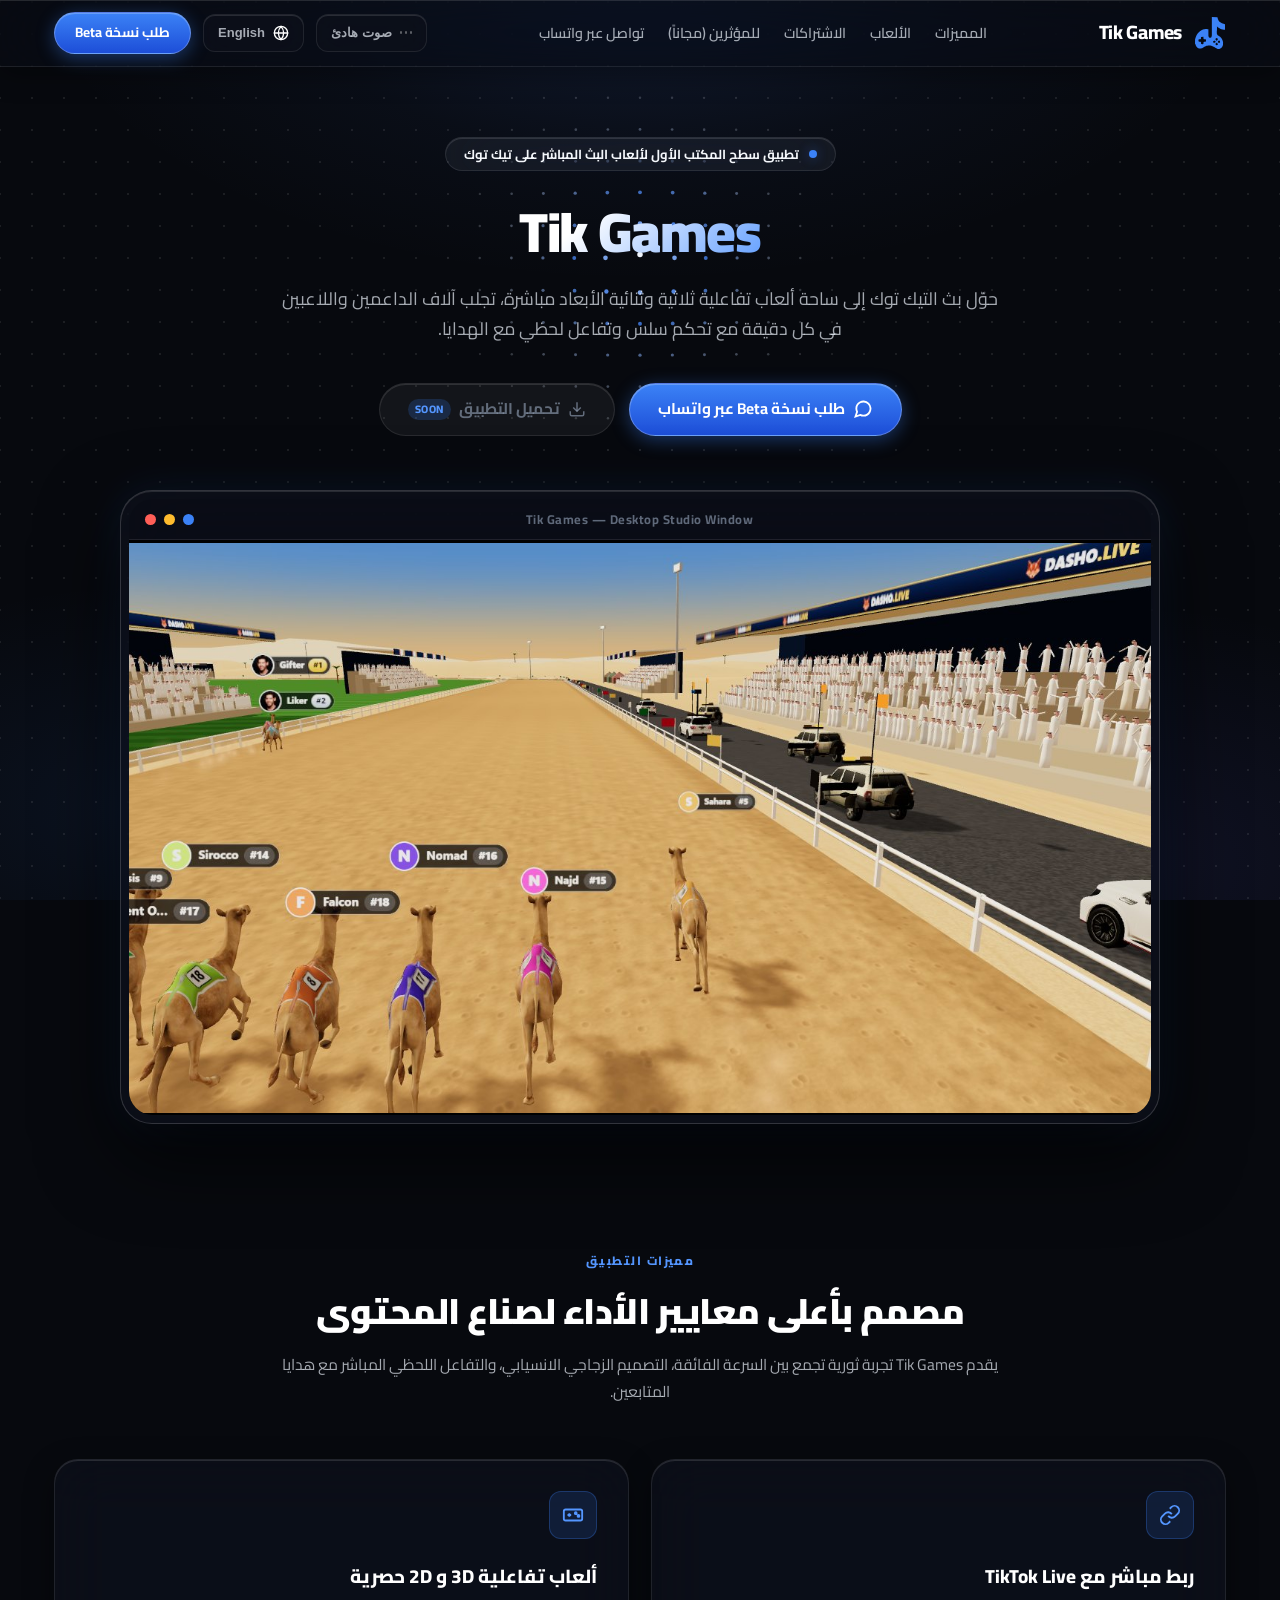
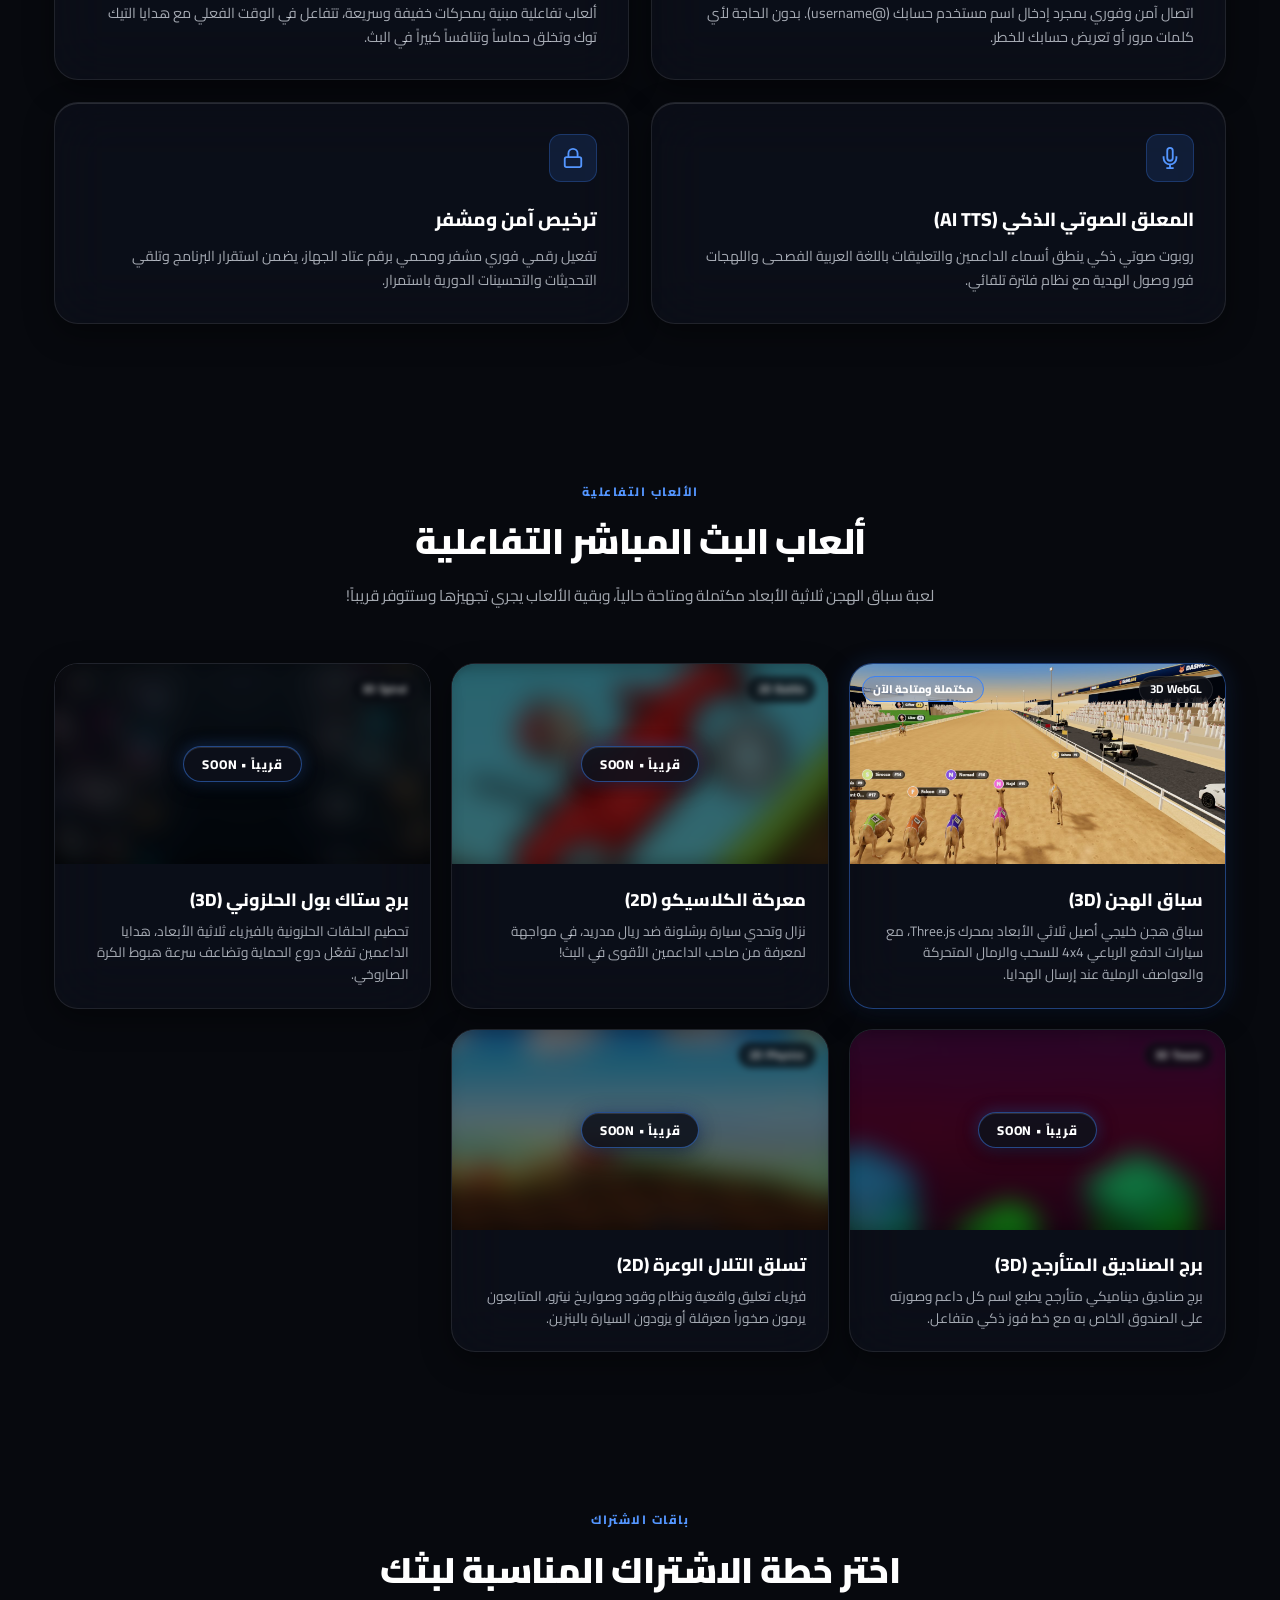
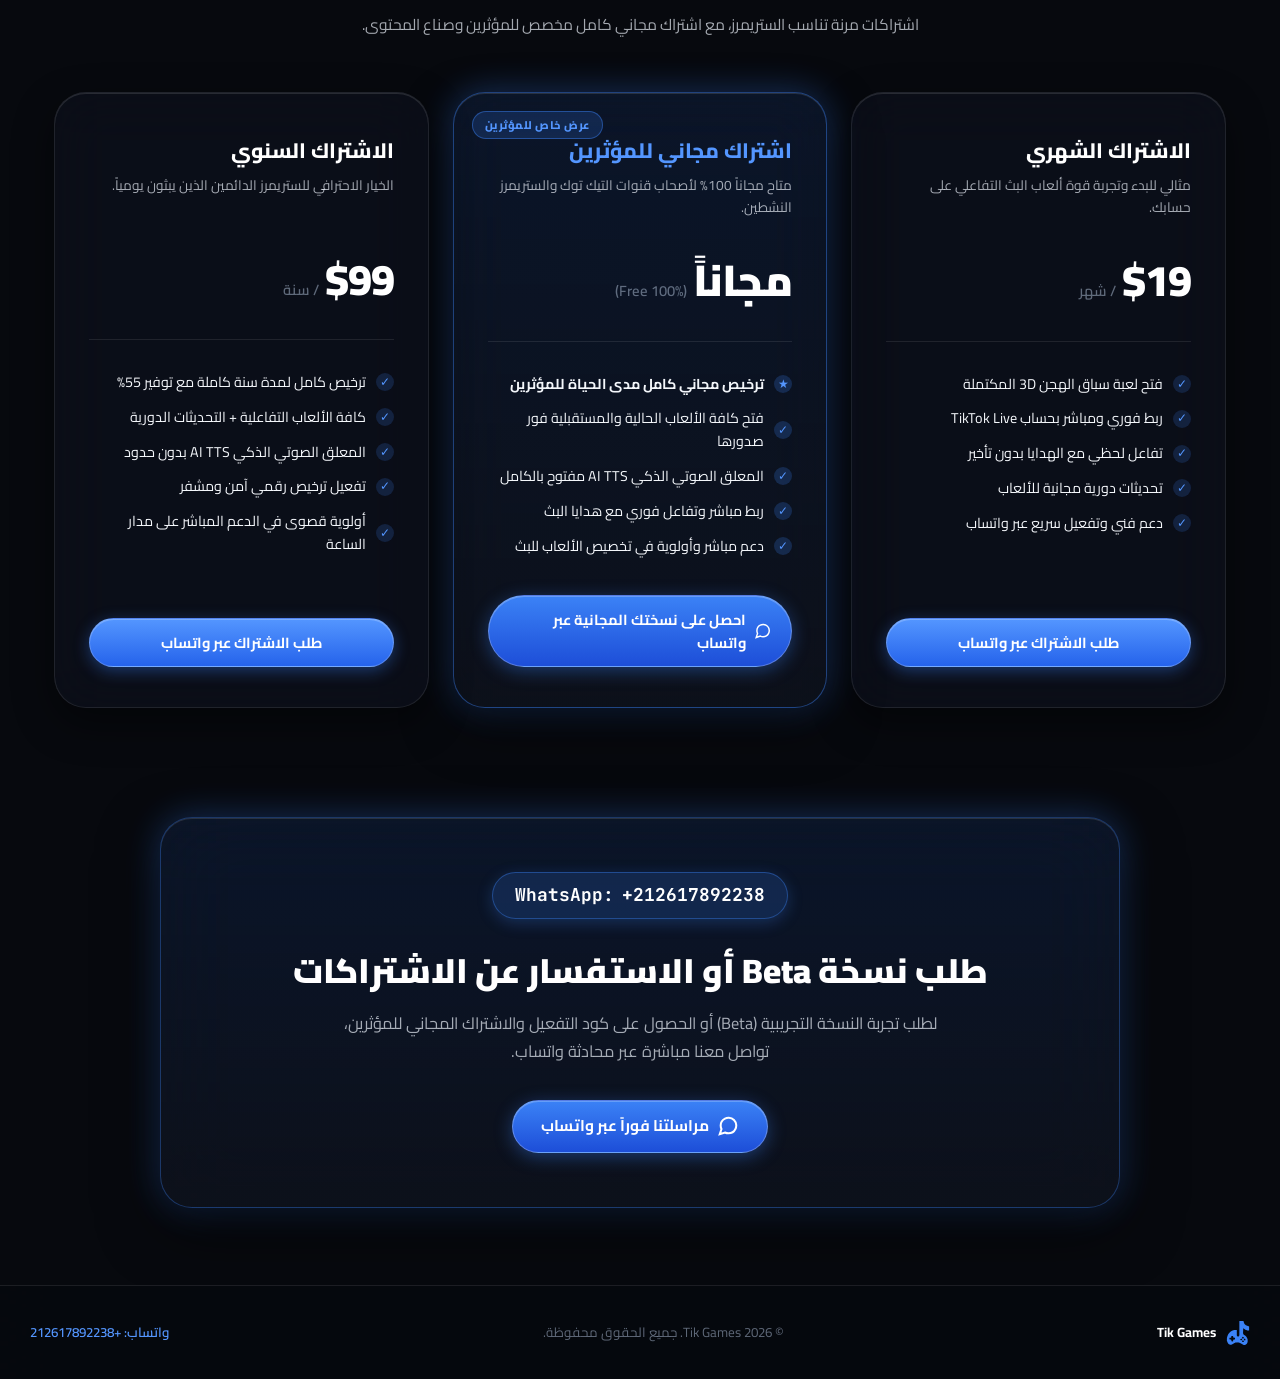
==== index.html @ 9956fb72 "new update" ====
<!DOCTYPE html>
<html lang="ar" dir="rtl">
<head>
  <meta charset="UTF-8">
  <meta name="viewport" content="width=device-width, initial-scale=1.0">
  <title>Tik Games</title>
  
  <!-- Favicon -->
  <link rel="icon" type="image/x-icon" href="assets/icon.ico">
  
  <!-- Fonts (Apple Aesthetic: Cairo & Inter) -->
  <link rel="preconnect" href="https://fonts.googleapis.com">
  <link rel="preconnect" href="https://fonts.gstatic.com" crossorigin>
  <link href="https://fonts.googleapis.com/css2?family=Cairo:wght@400;500;600;700;800;900&family=Inter:wght@400;500;600;700;800;900&family=JetBrains+Mono:wght@500;700&display=swap" rel="stylesheet">
  
  <!-- Apple Frosted Glass Stylesheet -->
  <link rel="stylesheet" href="styles.css">
</head>
<body>

  <!-- Interactive Dot Grid Canvas (Mouse-reactive matrix) -->
  <canvas id="dotGridCanvas" class="dot-grid-canvas"></canvas>

  <!-- ========================================================================
       APPLE GLASS NAVIGATION BAR
       ======================================================================== -->
  <header class="site-header">
    <div class="nav-container">
      <a href="#" class="brand-wrapper">
        <!-- PURE VECTOR LOGO MARK (NO BOX / NO BORDER) -->
        <img src="assets/logo_mark.svg" alt="Tik Games" class="brand-logo-img">
        <span class="brand-title">Tik Games</span>
      </a>

      <!-- Desktop Nav -->
      <nav>
        <ul class="nav-menu">
          <li><a href="#features" class="nav-link" data-i18n="nav_features">المميزات</a></li>
          <li><a href="#games" class="nav-link" data-i18n="nav_games">الألعاب</a></li>
          <li><a href="#pricing" class="nav-link" data-i18n="nav_pricing">الاشتراكات</a></li>
          <li><a href="#influencers" class="nav-link" data-i18n="nav_influencers">للمؤثرين (مجاناً)</a></li>
          <li><a href="#contact" class="nav-link" data-i18n="nav_contact">تواصل عبر واتساب</a></li>
        </ul>
      </nav>

      <!-- Action Tools -->
      <div class="header-actions">
        <!-- Calm Ambient Background Sound Toggle (No Emojis, Pure SVG & Equalizer) -->
        <button id="soundToggleBtn" class="icon-glass-btn sound-ambient-btn muted" title="صوت الخلفية الهادئ (تشغيل/إيقاف)">
          <div class="audio-bars-wrap">
            <span class="bar"></span>
            <span class="bar"></span>
            <span class="bar"></span>
          </div>
          <span class="sound-btn-text" id="soundBtnText" data-i18n="sound_btn_lbl">صوت هادئ</span>
        </button>

        <!-- Language Switcher (Vector SVG Globe Icon - Color Matched, No Emoji) -->
        <button id="langToggleBtn" class="icon-glass-btn lang-btn" title="تبديل اللغة / Switch Language">
          <svg class="lang-globe-icon" width="16" height="16" viewBox="0 0 24 24" fill="none" stroke="currentColor" stroke-width="2" stroke-linecap="round" stroke-linejoin="round">
            <circle cx="12" cy="12" r="10"></circle>
            <line x1="2" y1="12" x2="22" y2="12"></line>
            <path d="M12 2a15.3 15.3 0 0 1 4 10 15.3 15.3 0 0 1-4 10 15.3 15.3 0 0 1-4-10 15.3 15.3 0 0 1 4-10z"></path>
          </svg>
          <span id="langLabel">English</span>
        </button>

        <!-- WhatsApp Beta CTA -->
        <a href="https://wa.me/212617892238?text=%D9%85%D8%B1%D8%AD%D8%A8%D8%A7%D8%8C%20%D8%A7%D8%B1%D9%8A%D8%AF%20%D8%B7%D9%84%D8%A8%20%D9%86%D8%B3%D8%AE%D8%A9%20Beta%20%D9%85%D9%86%20%D8%AA%D8%B7%D8%A8%D9%8A%D9%82%20Tik%20Games" target="_blank" class="btn-whatsapp-pill">
          <span>طلب نسخة Beta</span>
        </a>
      </div>
    </div>
  </header>

  <!-- ========================================================================
       HERO SECTION (APPLE FROSTED GLASS & BLUR)
       ======================================================================== -->
  <section class="hero-wrapper">
    <div class="hero-capsule-badge">
      <span class="live-dot"></span>
      <span data-i18n="hero_badge">تطبيق سطح المكتب الأول لألعاب البث المباشر على تيك توك</span>
    </div>

    <h1 class="hero-main-title">
      <span class="hero-gradient-text">Tik Games</span>
    </h1>

    <p class="hero-sub-text" data-i18n="hero_desc">
      حوّل بث التيك توك إلى ساحة ألعاب تفاعلية ثلاثية وثنائية الأبعاد مباشرة، تجلب آلاف الداعمين واللاعبين في كل دقيقة مع تحكم سلس وتفاعل لحظي مع الهدايا.
    </p>

    <!-- Call to actions -->
    <div class="hero-buttons-cluster">
      <a href="https://wa.me/212617892238?text=%D9%85%D8%B1%D8%AD%D8%A8%D8%A7%D8%8C%20%D8%A7%D8%B1%D9%8A%D8%AF%20%D8%B7%D9%84%D8%A8%20%D9%86%D8%B3%D8%AE%D8%A9%20Beta%20%D9%85%D9%86%20%D8%AA%D8%B7%D8%A8%D9%8A%D9%82%20Tik%20Games" target="_blank" class="btn-whatsapp-pill btn-hero-large">
        <svg width="20" height="20" viewBox="0 0 24 24" fill="none" stroke="currentColor" stroke-width="2.2">
          <path d="M21 11.5a8.38 8.38 0 0 1-.9 3.8 8.5 8.5 0 0 1-7.6 4.7 8.38 8.38 0 0 1-3.8-.9L3 21l1.9-5.7a8.38 8.38 0 0 1-.9-3.8 8.5 8.5 0 0 1 4.7-7.6 8.38 8.38 0 0 1 3.8-.9h.5a8.48 8.48 0 0 1 8 8v.5z"/>
        </svg>
        <span data-i18n="hero_btn_beta">طلب نسخة Beta عبر واتساب</span>
      </a>

      <!-- Download Soon Button -->
      <div class="btn-soon-pill btn-hero-large" title="رابط التحميل سيكون متاحاً قريباً">
        <svg width="18" height="18" viewBox="0 0 24 24" fill="none" stroke="currentColor" stroke-width="2">
          <path d="M21 15v4a2 2 0 0 1-2 2H5a2 2 0 0 1-2-2v-4"/>
          <polyline points="7 10 12 15 17 10"/>
          <line x1="12" y1="15" x2="12" y2="3"/>
        </svg>
        <span data-i18n="hero_btn_download">تحميل التطبيق</span>
        <span class="tag-soon-badge">Soon</span>
      </div>
    </div>

    <!-- Apple Showcase Glass Frame with Live Camel Race Game Preview -->
    <div class="hero-glass-frame">
      <div class="glass-window-bar">
        <div class="mac-traffic-lights">
          <span class="traffic-light traffic-close"></span>
          <span class="traffic-light traffic-min"></span>
          <span class="traffic-light traffic-max"></span>
        </div>
        <div class="frame-brand-label">Tik Games — Desktop Studio Window</div>
        <div style="width: 50px;"></div>
      </div>

      <div class="frame-media-container">
        <video class="frame-video" autoplay muted loop playsinline poster="assets/games/camelrace_poster.jpg">
          <source src="assets/games/camelrace_preview.mp4" type="video/mp4">
        </video>
      </div>
    </div>
  </section>

  <!-- ========================================================================
       FEATURES SECTION (APPLE BENTO GLASS GRID - CLEAN CORE FEATURES)
       ======================================================================== -->
  <section class="section-container" id="features">
    <div class="section-headline-group">
      <span class="section-pill-tag" data-i18n="features_tag">مميزات التطبيق</span>
      <h2 class="section-main-title" data-i18n="features_title">مصمم بأعلى معايير الأداء لصناع المحتوى</h2>
      <p class="section-desc" data-i18n="features_desc">
        يقدم Tik Games تجربة ثورية تجمع بين السرعة الفائقة، التصميم الزجاجي الانسيابي، والتفاعل اللحظي المباشر مع هدايا المتابعين.
      </p>
    </div>

    <div class="bento-grid">
      <!-- 1. TikTok Live Connect -->
      <div class="glass-bento-card">
        <div class="bento-icon-capsule">
          <svg width="22" height="22" viewBox="0 0 24 24" fill="none" stroke="currentColor" stroke-width="2">
            <path d="M10 13a5 5 0 0 0 7.54.54l3-3a5 5 0 0 0-7.07-7.07l-1.72 1.71"/>
            <path d="M14 11a5 5 0 0 0-7.54-.54l-3 3a5 5 0 0 0 7.07 7.07l1.71-1.71"/>
          </svg>
        </div>
        <h3 class="bento-card-title" data-i18n="feat_1_title">ربط مباشر مع TikTok Live</h3>
        <p class="bento-card-desc" data-i18n="feat_1_desc">
          اتصال آمن وفوري بمجرد إدخال اسم مستخدم حسابك (@username). بدون الحاجة لأي كلمات مرور أو تعريض حسابك للخطر.
        </p>
      </div>

      <!-- 2. Exclusive Games Arsenal -->
      <div class="glass-bento-card">
        <div class="bento-icon-capsule">
          <svg width="22" height="22" viewBox="0 0 24 24" fill="none" stroke="currentColor" stroke-width="2">
            <rect x="2" y="6" width="20" height="12" rx="2"/>
            <path d="M6 12h4m-2-2v4m7-3a1 1 0 1 0 0-2 1 1 0 0 0 0 2zm3 3a1 1 0 1 0 0-2 1 1 0 0 0 0 2z"/>
          </svg>
        </div>
        <h3 class="bento-card-title" data-i18n="feat_2_title">ألعاب تفاعلية 3D و 2D حصرية</h3>
        <p class="bento-card-desc" data-i18n="feat_2_desc">
          ألعاب تفاعلية مبنية بمحركات خفيفة وسريعة، تتفاعل في الوقت الفعلي مع هدايا التيك توك وتخلق حماساً وتنافساً كبيراً في البث.
        </p>
      </div>

      <!-- 3. AI Text To Speech -->
      <div class="glass-bento-card">
        <div class="bento-icon-capsule">
          <svg width="22" height="22" viewBox="0 0 24 24" fill="none" stroke="currentColor" stroke-width="2">
            <path d="M12 1a3 3 0 0 0-3 3v8a3 3 0 0 0 6 0V4a3 3 0 0 0-3-3z"/>
            <path d="M19 10v2a7 7 0 0 1-14 0v-2"/>
            <line x1="12" y1="19" x2="12" y2="23"/>
            <line x1="8" y1="23" x2="16" y2="23"/>
          </svg>
        </div>
        <h3 class="bento-card-title" data-i18n="feat_3_title">المعلق الصوتي الذكي (AI TTS)</h3>
        <p class="bento-card-desc" data-i18n="feat_3_desc">
          روبوت صوتي ذكي ينطق أسماء الداعمين والتعليقات باللغة العربية الفصحى واللهجات فور وصول الهدية مع نظام فلترة تلقائي.
        </p>
      </div>

      <!-- 4. Secure Encrypted License (NO KEYAUTH MENTION) -->
      <div class="glass-bento-card">
        <div class="bento-icon-capsule">
          <svg width="22" height="22" viewBox="0 0 24 24" fill="none" stroke="currentColor" stroke-width="2">
            <rect x="3" y="11" width="18" height="11" rx="2" ry="2"/>
            <path d="M7 11V7a5 5 0 0 1 10 0v4"/>
          </svg>
        </div>
        <h3 class="bento-card-title" data-i18n="feat_4_title">ترخيص آمن ومشفر</h3>
        <p class="bento-card-desc" data-i18n="feat_4_desc">
          تفعيل رقمي فوري مشفر ومحمي برقم عتاد الجهاز، يضمن استقرار البرنامج وتلقي التحديثات والتحسينات الدورية باستمرار.
        </p>
      </div>
    </div>
  </section>

  <!-- ========================================================================
       GAMES SECTION (CAMEL RACE COMPLETED, OTHER 4 BLURRED + SOON)
       ======================================================================== -->
  <section class="section-container" id="games">
    <div class="section-headline-group">
      <span class="section-pill-tag" data-i18n="games_tag">الألعاب التفاعلية</span>
      <h2 class="section-main-title" data-i18n="games_title">ألعاب البث المباشر التفاعلية</h2>
      <p class="section-desc" data-i18n="games_desc">
        لعبة سباق الهجن ثلاثية الأبعاد مكتملة ومتاحة حالياً، وبقية الألعاب يجري تجهيزها وستتوفر قريباً!
      </p>
    </div>

    <div class="games-showcase-row">
      <!-- 1. Camel Race 3D (COMPLETED & READY NOW) -->
      <div class="game-glass-card is-ready">
        <div class="game-card-poster-wrap">
          <img src="assets/games/camelrace_poster.jpg" alt="سباق الهجن" class="game-card-poster">
          <span class="game-type-pill">3D WebGL</span>
          <span class="game-ready-badge-pill" data-i18n="badge_ready">مكتملة ومتاحة الآن</span>
        </div>
        <div class="game-card-body">
          <h3 class="game-card-title">سباق الهجن <span dir="ltr">(3D)</span></h3>
          <p class="game-card-text" data-i18n="game_camel_desc">
            سباق هجن خليجي أصيل ثلاثي الأبعاد بمحرك Three.js، مع سيارات الدفع الرباعي 4x4 للسحب والرمال المتحركة والعواصف الرملية عند إرسال الهدايا.
          </p>
        </div>
      </div>

      <!-- 2. Clasico Battle 2D (BLURRED + SOON - CAR DUEL OF BACKERS) -->
      <div class="game-glass-card is-soon">
        <div class="game-card-poster-wrap">
          <img src="assets/games/clasico_poster.png" alt="معركة الكلاسيكو" class="game-card-poster">
          <span class="game-type-pill">2D Battle</span>
          <div class="game-soon-overlay">
            <span class="game-soon-badge-pill" data-i18n="badge_soon">قريباً • Soon</span>
          </div>
        </div>
        <div class="game-card-body">
          <h3 class="game-card-title">معركة الكلاسيكو <span dir="ltr">(2D)</span></h3>
          <p class="game-card-text" data-i18n="game_clasico_desc">
            نزال وتحدي سيارة برشلونة ضد ريال مدريد، في مواجهة ملحمية لمعرفة من صاحب الداعمين الأقوى في البث!
          </p>
        </div>
      </div>

      <!-- 3. Stack Ball 3D (BLURRED + SOON) -->
      <div class="game-glass-card is-soon">
        <div class="game-card-poster-wrap">
          <img src="assets/games/stackball_poster.jpg" alt="برج ستاك بول" class="game-card-poster">
          <span class="game-type-pill">3D Spiral</span>
          <div class="game-soon-overlay">
            <span class="game-soon-badge-pill" data-i18n="badge_soon">قريباً • Soon</span>
          </div>
        </div>
        <div class="game-card-body">
          <h3 class="game-card-title">برج ستاك بول الحلزوني <span dir="ltr">(3D)</span></h3>
          <p class="game-card-text" data-i18n="game_stackball_desc">
            تحطيم الحلقات الحلزونية بالفيزياء ثلاثية الأبعاد، هدايا الداعمين تفعّل دروع الحماية وتضاعف سرعة هبوط الكرة الصاروخي.
          </p>
        </div>
      </div>

      <!-- 4. Stack Box 3D (BLURRED + SOON) -->
      <div class="game-glass-card is-soon">
        <div class="game-card-poster-wrap">
          <img src="assets/games/stackbox_poster.jpg" alt="برج الصناديق" class="game-card-poster">
          <span class="game-type-pill">3D Tower</span>
          <div class="game-soon-overlay">
            <span class="game-soon-badge-pill" data-i18n="badge_soon">قريباً • Soon</span>
          </div>
        </div>
        <div class="game-card-body">
          <h3 class="game-card-title">برج الصناديق المتأرجح <span dir="ltr">(3D)</span></h3>
          <p class="game-card-text" data-i18n="game_stackbox_desc">
            برج صناديق ديناميكي متأرجح يطبع اسم كل داعم وصورته على الصندوق الخاص به مع خط فوز ذكي متفاعل.
          </p>
        </div>
      </div>

      <!-- 5. Hill Climb 2D (BLURRED + SOON) -->
      <div class="game-glass-card is-soon">
        <div class="game-card-poster-wrap">
          <img src="assets/games/hillclimb_poster.jpg" alt="تسلق التلال" class="game-card-poster">
          <span class="game-type-pill">2D Physics</span>
          <div class="game-soon-overlay">
            <span class="game-soon-badge-pill" data-i18n="badge_soon">قريباً • Soon</span>
          </div>
        </div>
        <div class="game-card-body">
          <h3 class="game-card-title">تسلق التلال الوعرة <span dir="ltr">(2D)</span></h3>
          <p class="game-card-text" data-i18n="game_hillclimb_desc">
            فيزياء تعليق واقعية ونظام وقود وصواريخ نيترو، المتابعون يرمون صخوراً معرقلة أو يزودون السيارة بالبنزين.
          </p>
        </div>
      </div>
    </div>
  </section>

  <!-- ========================================================================
       PRICING & SUBSCRIPTION SECTION (CLEAN CONTEXT - NO OVERLAY, NO TIMER, NO MINECRAFT)
       ======================================================================== -->
  <section class="section-container" id="pricing">
    <div class="section-headline-group">
      <span class="section-pill-tag" data-i18n="pricing_tag">باقات الاشتراك</span>
      <h2 class="section-main-title" data-i18n="pricing_title">اختر خطة الاشتراك المناسبة لبثك</h2>
      <p class="section-desc" data-i18n="pricing_desc">
        اشتراكات مرنة تناسب الستريمرز، مع اشتراك مجاني كامل مخصص للمؤثرين وصناع المحتوى.
      </p>
    </div>

    <div class="pricing-grid">
      <!-- 1. Monthly Pass -->
      <div class="pricing-glass-card">
        <div>
          <h3 class="pricing-tier-name" data-i18n="tier_monthly_title">الاشتراك الشهري</h3>
          <p class="pricing-tier-desc" data-i18n="tier_monthly_desc">مثالي للبدء وتجربة قوة ألعاب البث التفاعلي على حسابك.</p>
          <div class="pricing-price-wrap">
            <span class="price-number">$19</span>
            <span class="price-period">/ شهر</span>
          </div>

          <ul class="pricing-features-list">
            <li class="pricing-feature-item">
              <span class="feature-check-icon">✓</span>
              <span data-i18n="plan_m_1">فتح لعبة سباق الهجن 3D المكتملة</span>
            </li>
            <li class="pricing-feature-item">
              <span class="feature-check-icon">✓</span>
              <span data-i18n="plan_m_2">ربط فوري ومباشر بحساب TikTok Live</span>
            </li>
            <li class="pricing-feature-item">
              <span class="feature-check-icon">✓</span>
              <span data-i18n="plan_m_3">تفاعل لحظي مع الهدايا بدون تأخير</span>
            </li>
            <li class="pricing-feature-item">
              <span class="feature-check-icon">✓</span>
              <span data-i18n="plan_m_4">تحديثات دورية مجانية للألعاب</span>
            </li>
            <li class="pricing-feature-item">
              <span class="feature-check-icon">✓</span>
              <span data-i18n="plan_m_5">دعم فني وتفعيل سريع عبر واتساب</span>
            </li>
          </ul>
        </div>

        <div class="pricing-card-action">
          <a href="https://wa.me/212617892238?text=%D9%85%D8%B1%D8%AD%D8%A8%D8%A7%D8%8C%20%D8%A7%D8%B1%D9%8A%D8%AF%20%D8%B7%D9%84%D8%A8%20%D8%A7%D9%84%D8%A7%D8%B4%D8%AA%D8%B1%D8%A7%D9%83%20%D8%A7%D9%84%D8%B4%D9%87%D8%B1%D9%8A%20%D9%84%D8%AA%D8%B7%D8%A8%D9%8A%D9%82%20Tik%20Games" target="_blank" class="btn-apple-primary">
            <span>طلب الاشتراك عبر واتساب</span>
          </a>
        </div>
      </div>

      <!-- 2. Influencer Free Tier (ROYAL BLUE VIP HIGHLIGHT - ZERO GREEN) -->
      <div class="pricing-glass-card highlight-influencer" id="influencers">
        <span class="pricing-badge-corner" data-i18n="badge_creators">عرض خاص للمؤثرين</span>
        <div>
          <h3 class="pricing-tier-name" style="color: var(--accent-top);" data-i18n="tier_inf_title">اشتراك مجاني للمؤثرين</h3>
          <p class="pricing-tier-desc" data-i18n="tier_inf_desc">متاح مجاناً 100% لأصحاب قنوات التيك توك والستريمرز النشطين.</p>
          <div class="pricing-price-wrap">
            <span class="price-number price-free">مجاناً</span>
            <span class="price-period">(Free 100%)</span>
          </div>

          <ul class="pricing-features-list">
            <li class="pricing-feature-item">
              <span class="feature-check-icon vip">★</span>
              <span><strong data-i18n="plan_inf_1">ترخيص مجاني كامل مدى الحياة للمؤثرين</strong></span>
            </li>
            <li class="pricing-feature-item">
              <span class="feature-check-icon vip">✓</span>
              <span data-i18n="plan_inf_2">فتح كافة الألعاب الحالية والمستقبلية فور صدورها</span>
            </li>
            <li class="pricing-feature-item">
              <span class="feature-check-icon vip">✓</span>
              <span data-i18n="plan_inf_3">المعلق الصوتي الذكي AI TTS مفتوح بالكامل</span>
            </li>
            <li class="pricing-feature-item">
              <span class="feature-check-icon vip">✓</span>
              <span data-i18n="plan_inf_4">ربط مباشر وتفاعل فوري مع هدايا البث</span>
            </li>
            <li class="pricing-feature-item">
              <span class="feature-check-icon vip">✓</span>
              <span data-i18n="plan_inf_5">دعم مباشر وأولوية في تخصيص الألعاب للبث</span>
            </li>
          </ul>
        </div>

        <div class="pricing-card-action">
          <a href="https://wa.me/212617892238?text=%D9%85%D8%B1%D8%AD%D8%A8%D8%A7%D8%8C%20%D8%A7%D9%86%D8%A7%20%D8%B5%D8%A7%D9%86%D8%B9%20%D9%85%D8%AD%D8%AA%D9%88%D9%89%20%D9%88%D8%A7%D8%B1%D9%8A%D8%AF%20%D8%A7%D9%84%D8%AD%D8%B5%D9%88%D9%84%20%D8%B9%D9%84%D9%89%20%D8%A7%D9%84%D8%A7%D8%B4%D8%AA%D8%B1%D8%A7%D9%83%20%D8%A7%D9%84%D9%85%D8%AC%D8%A7%D9%86%D9%8A%20%D8%A7%D9%84%D8%AE%D8%A7%D8%B5%20%D8%A8%D8%A7%D9%84%D9%85%D8%A4%D8%AB%D8%B1%D9%8A%D9%86%20%D9%84%D8%AA%D8%B7%D8%A8%D9%8A%D9%82%20Tik%20Games" target="_blank" class="btn-whatsapp-pill">
            <svg width="18" height="18" viewBox="0 0 24 24" fill="none" stroke="currentColor" stroke-width="2">
              <path d="M21 11.5a8.38 8.38 0 0 1-.9 3.8 8.5 8.5 0 0 1-7.6 4.7 8.38 8.38 0 0 1-3.8-.9L3 21l1.9-5.7a8.38 8.38 0 0 1-.9-3.8 8.5 8.5 0 0 1 4.7-7.6 8.38 8.38 0 0 1 3.8-.9h.5a8.48 8.48 0 0 1 8 8v.5z"/>
            </svg>
            <span>احصل على نسختك المجانية عبر واتساب</span>
          </a>
        </div>
      </div>

      <!-- 3. Yearly Pass -->
      <div class="pricing-glass-card">
        <div>
          <h3 class="pricing-tier-name" data-i18n="tier_yearly_title">الاشتراك السنوي</h3>
          <p class="pricing-tier-desc" data-i18n="tier_yearly_desc">الخيار الاحترافي للستريمرز الدائمين الذين يبثون يومياً.</p>
          <div class="pricing-price-wrap">
            <span class="price-number">$99</span>
            <span class="price-period">/ سنة</span>
          </div>

          <ul class="pricing-features-list">
            <li class="pricing-feature-item">
              <span class="feature-check-icon">✓</span>
              <span data-i18n="plan_y_1">ترخيص كامل لمدة سنة كاملة مع توفير 55%</span>
            </li>
            <li class="pricing-feature-item">
              <span class="feature-check-icon">✓</span>
              <span data-i18n="plan_y_2">كافة الألعاب التفاعلية + التحديثات الدورية</span>
            </li>
            <li class="pricing-feature-item">
              <span class="feature-check-icon">✓</span>
              <span data-i18n="plan_y_3">المعلق الصوتي الذكي AI TTS بدون حدود</span>
            </li>
            <li class="pricing-feature-item">
              <span class="feature-check-icon">✓</span>
              <span data-i18n="plan_y_4">تفعيل ترخيص رقمي آمن ومشفر</span>
            </li>
            <li class="pricing-feature-item">
              <span class="feature-check-icon">✓</span>
              <span data-i18n="plan_y_5">أولوية قصوى في الدعم المباشر على مدار الساعة</span>
            </li>
          </ul>
        </div>

        <div class="pricing-card-action">
          <a href="https://wa.me/212617892238?text=%D9%85%D8%B1%D8%AD%D8%A8%D8%A7%D8%8C%20%D8%A7%D8%B1%D9%8A%D8%AF%20%D8%B7%D9%84%D8%A8%20%D8%A7%D9%84%D8%A7%D8%B4%D8%AA%D8%B1%D8%A7%D9%83%20%D8%A7%D9%84%D8%B3%D9%86%D9%88%D9%8A%20%D9%84%D8%AA%D8%B7%D8%A8%D9%8A%D9%82%20Tik%20Games" target="_blank" class="btn-apple-primary">
            <span>طلب الاشتراك عبر واتساب</span>
          </a>
        </div>
      </div>
    </div>
  </section>

  <!-- ========================================================================
       WHATSAPP & BETA REQUEST DIRECT BANNER
       ======================================================================== -->
  <section class="section-container" id="contact" style="padding-top: 2rem; padding-bottom: 5rem;">
    <div class="contact-glass-banner">
      <div class="contact-phone-badge">
        <span>WhatsApp:</span>
        <span>+212617892238</span>
      </div>

      <h2 style="font-size: 2.2rem; font-weight: 900; color: #fff; margin-bottom: 0.8rem;" data-i18n="contact_title">
        طلب نسخة Beta أو الاستفسار عن الاشتراكات
      </h2>

      <p style="font-size: 1.05rem; color: var(--text-secondary); max-width: 600px; margin: 0 auto 2.2rem; line-height: 1.7;" data-i18n="contact_sub">
        لطلب تجربة النسخة التجريبية (Beta) أو الحصول على كود التفعيل والاشتراك المجاني للمؤثرين، تواصل معنا مباشرة عبر محادثة واتساب.
      </p>

      <a href="https://wa.me/212617892238?text=%D9%85%D8%B1%D8%AD%D8%A8%D8%A7%D8%8C%20%D8%A7%D8%B1%D9%8A%D8%AF%20%D8%B7%D9%84%D8%A8%20%D9%86%D8%B3%D8%AE%D8%A9%20Beta%20%D9%85%D9%86%20%D8%AA%D8%B7%D8%A8%D9%8A%D9%82%20Tik%20Games" target="_blank" class="btn-whatsapp-pill btn-hero-large">
        <svg width="22" height="22" viewBox="0 0 24 24" fill="none" stroke="currentColor" stroke-width="2.2">
          <path d="M21 11.5a8.38 8.38 0 0 1-.9 3.8 8.5 8.5 0 0 1-7.6 4.7 8.38 8.38 0 0 1-3.8-.9L3 21l1.9-5.7a8.38 8.38 0 0 1-.9-3.8 8.5 8.5 0 0 1 4.7-7.6 8.38 8.38 0 0 1 3.8-.9h.5a8.48 8.48 0 0 1 8 8v.5z"/>
        </svg>
        <span data-i18n="contact_btn">مراسلتنا فوراً عبر واتساب</span>
      </a>
    </div>
  </section>

  <!-- ========================================================================
       APPLE MINIMALIST FOOTER
       ======================================================================== -->
  <footer class="site-footer">
    <div class="footer-content">
      <div class="footer-brand">
        <!-- PURE VECTOR LOGO MARK (NO BOX / NO BORDER) -->
        <img src="assets/logo_mark.svg" alt="Tik Games">
        <span>Tik Games</span>
      </div>

      <div>
        <span>© 2026 Tik Games. جميع الحقوق محفوظة.</span>
      </div>

      <div>
        <a href="https://wa.me/212617892238" target="_blank" style="color: var(--accent-top); text-decoration: none; font-weight: 600;">
          واتساب: +212617892238
        </a>
      </div>
    </div>
  </footer>

  <!-- Interactive Script with Ambient Sound Engine -->
  <script src="app.js"></script>
</body>
</html>
---- styles.css ----
/* ==========================================================================
   TIK GAMES — APPLE FROSTED GLASS & BLUR STYLESHEET (NO GREEN, ZERO BORDER LOGO)
   Palette: Deep #07090e base, Electric & Royal Blue (#3b82f6, #5496ff, #2563eb),
   Pure White (#ffffff), Apple Frosted Glass. Strictly App-Native Colors.
   ========================================================================== */

:root {
  /* Typography */
  --font-arabic: 'Cairo', -apple-system, BlinkMacSystemFont, "Segoe UI", Roboto, sans-serif;
  --font-latin: 'Inter', -apple-system, BlinkMacSystemFont, "Segoe UI", Roboto, sans-serif;
  --font-mono: 'JetBrains Mono', monospace;

  /* App Native Colors (Identical to Tik Games desktop core) */
  --bg-base: #07090e;
  --bg-surface: rgba(14, 18, 28, 0.65);
  --bg-surface-elevated: rgba(20, 26, 40, 0.72);
  --bg-surface-hover: rgba(28, 36, 56, 0.85);

  /* Apple Frosted Glass */
  --glass-panel: linear-gradient(180deg, rgba(255, 255, 255, 0.065) 0%, rgba(255, 255, 255, 0.025) 100%);
  --glass-panel-hover: linear-gradient(180deg, rgba(255, 255, 255, 0.095) 0%, rgba(255, 255, 255, 0.038) 100%);
  --glass-blur: blur(28px) saturate(180%);
  --glass-blur-heavy: blur(40px) saturate(190%);

  /* Borders & Specular Apple Reflections */
  --border-glass: rgba(255, 255, 255, 0.09);
  --border-glass-strong: rgba(255, 255, 255, 0.16);
  --border-glass-subtle: rgba(255, 255, 255, 0.05);
  --specular-inset: inset 0 1px 0 rgba(255, 255, 255, 0.12);
  --specular-inset-strong: inset 0 1px 0 rgba(255, 255, 255, 0.22);

  /* Accents - Strictly Royal Blue & White Glass (NO LIGHT BLUE / NO CYAN) */
  --accent: #3b82f6;
  --accent-top: #5496ff;
  --accent-bottom: #2563eb;
  --accent-glow: rgba(59, 130, 246, 0.38);
  --accent-soft: rgba(59, 130, 246, 0.14);
  --accent-cyan: #3b82f6;
  --accent-cyan-glow: rgba(59, 130, 246, 0.4);

  /* Text System */
  --text-primary: #f4f7fb;
  --text-secondary: rgba(226, 232, 240, 0.72);
  --text-muted: rgba(148, 163, 184, 0.62);

  /* Radii */
  --radius-xs: 8px;
  --radius-sm: 12px;
  --radius-md: 18px;
  --radius-lg: 24px;
  --radius-xl: 32px;
  --radius-pill: 999px;

  /* Spring Curves */
  --ease-apple: cubic-bezier(0.16, 1, 0.3, 1);
}

/* Reset & Base */
*, *::before, *::after {
  box-sizing: border-box;
  margin: 0;
  padding: 0;
}

html {
  scroll-behavior: smooth;
  font-size: 15.5px;
  background-color: var(--bg-base);
  color: var(--text-primary);
}

body {
  font-family: var(--font-arabic);
  min-height: 100vh;
  line-height: 1.6;
  background-color: var(--bg-base);
  background-image:
    radial-gradient(62% 48% at 50% -6%, rgba(76, 130, 247, 0.18) 0%, rgba(76, 130, 247, 0.04) 48%, transparent 78%),
    radial-gradient(44% 40% at 88% 96%, rgba(99, 102, 241, 0.10) 0%, transparent 72%),
    radial-gradient(38% 36% at 10% 90%, rgba(59, 130, 246, 0.08) 0%, transparent 70%);
  background-attachment: fixed;
  color: var(--text-primary);
  overflow-x: hidden;
  -webkit-font-smoothing: antialiased;
}

body.lang-en {
  font-family: var(--font-latin);
}

/* Scrollbar */
::-webkit-scrollbar { width: 7px; height: 7px; }
::-webkit-scrollbar-track { background: transparent; }
::-webkit-scrollbar-thumb { background: rgba(255, 255, 255, 0.12); border-radius: var(--radius-pill); }
::-webkit-scrollbar-thumb:hover { background: rgba(255, 255, 255, 0.22); }

/* --------------------------------------------------------------------------
   INTERACTIVE CANVAS DOT GRID (APPLE MATRIX WITH MOUSE REACTIVITY)
   -------------------------------------------------------------------------- */
.dot-grid-canvas {
  position: fixed;
  top: 0;
  left: 0;
  width: 100vw;
  height: 100vh;
  pointer-events: none;
  z-index: 0;
}

.site-header,
.hero-wrapper,
.section-container,
.site-footer {
  position: relative;
  z-index: 1;
}

/* --------------------------------------------------------------------------
   APPLE GLASS NAVIGATION BAR
   -------------------------------------------------------------------------- */
.site-header {
  position: sticky;
  top: 0;
  z-index: 100;
  background: rgba(10, 13, 20, 0.68);
  backdrop-filter: var(--glass-blur);
  -webkit-backdrop-filter: var(--glass-blur);
  border-bottom: 1px solid var(--border-glass);
  box-shadow: 0 4px 30px rgba(0, 0, 0, 0.4), var(--specular-inset);
  transition: all 0.3s ease;
}

.nav-container {
  max-width: 1220px;
  margin: 0 auto;
  padding: 12px 24px;
  display: flex;
  align-items: center;
  justify-content: space-between;
}

.brand-wrapper {
  display: flex;
  align-items: center;
  gap: 12px;
  text-decoration: none;
  color: inherit;
}

/* NO FRAME / NO BORDER LOGO */
.brand-logo-img {
  width: 32px;
  height: 32px;
  border-radius: 0;
  border: none;
  box-shadow: none;
  background: transparent;
  object-fit: contain;
  transition: transform 0.25s var(--ease-apple);
}

.brand-wrapper:hover .brand-logo-img {
  transform: scale(1.08);
}

.brand-title {
  font-size: 1.25rem;
  font-weight: 800;
  letter-spacing: -0.3px;
  color: #ffffff;
}

.nav-menu {
  display: flex;
  align-items: center;
  gap: 24px;
  list-style: none;
}

.nav-link {
  text-decoration: none;
  color: var(--text-secondary);
  font-size: 0.92rem;
  font-weight: 600;
  transition: color 0.2s ease;
}

.nav-link:hover {
  color: #ffffff;
}

.header-actions {
  display: flex;
  align-items: center;
  gap: 12px;
}

/* Glass Buttons */
/* Glass Buttons Base */
.icon-glass-btn {
  background: var(--bg-surface);
  border: 1px solid var(--border-glass);
  color: var(--text-secondary);
  height: 38px;
  border-radius: var(--radius-sm);
  display: inline-flex;
  align-items: center;
  justify-content: center;
  cursor: pointer;
  box-shadow: var(--specular-inset);
  backdrop-filter: blur(16px);
  -webkit-backdrop-filter: blur(16px);
  transition: all 0.2s var(--ease-apple);
}


.icon-glass-btn:hover {
  background: var(--bg-surface-elevated);
  border-color: var(--border-glass-strong);
  color: #ffffff;
  transform: translateY(-1px);
}

/* Ambient Sound Toggle Button */
.sound-ambient-btn {
  width: auto;
  padding: 0 14px;
  gap: 8px;
  font-size: 0.82rem;
  font-weight: 700;
  display: inline-flex;
  align-items: center;
}

.audio-bars-wrap {
  display: flex;
  align-items: center;
  gap: 2.5px;
  height: 14px;
}

.audio-bars-wrap .bar {
  width: 2.5px;
  height: 6px;
  background-color: rgba(255, 255, 255, 0.75);
  border-radius: 99px;
  transition: all 0.3s ease;
}

.sound-ambient-btn.playing .audio-bars-wrap .bar {
  background-color: #ffffff;
  animation: barBounce 1.4s infinite ease-in-out alternate;
}

.sound-ambient-btn.playing .bar:nth-child(1) { animation-delay: 0.1s; height: 12px; }
.sound-ambient-btn.playing .bar:nth-child(2) { animation-delay: 0.35s; height: 15px; }
.sound-ambient-btn.playing .bar:nth-child(3) { animation-delay: 0.2s; height: 9px; }

@keyframes barBounce {
  0% { transform: scaleY(0.4); }
  50% { transform: scaleY(1.1); }
  100% { transform: scaleY(0.5); }
}

.sound-ambient-btn.muted .audio-bars-wrap .bar {
  height: 3px;
  opacity: 0.45;
  animation: none;
}

.sound-btn-text {
  font-size: 0.82rem;
  color: var(--text-secondary);
}

.sound-ambient-btn.playing .sound-btn-text {
  color: #ffffff;
}

.sound-ambient-btn:hover .audio-bars-wrap .bar,
.sound-ambient-btn:active .audio-bars-wrap .bar {
  background-color: #ffffff;
}

.sound-ambient-btn:hover .sound-btn-text,
.sound-ambient-btn:active .sound-btn-text {
  color: #ffffff;
}

.lang-btn {
  width: auto;
  padding: 0 14px;
  gap: 8px;
  font-size: 0.84rem;
  font-weight: 700;
  display: inline-flex;
  align-items: center;
  outline: none;
}

.lang-btn:focus,
.lang-btn:active {
  outline: none;
  box-shadow: none;
}

.lang-globe-icon {
  width: 16px;
  height: 16px;
  color: #ffffff;
  stroke: #ffffff;
  flex-shrink: 0;
  transition: opacity 0.2s ease;
  transform: none !important;
}

.lang-btn:hover,
.lang-btn:active,
.lang-btn:focus {
  color: #ffffff;
}

.lang-btn:hover .lang-globe-icon,
.lang-btn:active .lang-globe-icon,
.lang-btn:focus .lang-globe-icon {
  color: #ffffff;
  stroke: #ffffff;
}

/* Apple Primary Pill Button (Electric Blue) */
.btn-apple-primary {
  display: inline-flex;
  align-items: center;
  gap: 8px;
  padding: 9px 20px;
  border-radius: var(--radius-pill);
  background: linear-gradient(180deg, var(--accent-top) 0%, var(--accent-bottom) 100%);
  color: #ffffff;
  font-weight: 700;
  font-size: 0.88rem;
  text-decoration: none;
  border: 1px solid rgba(255, 255, 255, 0.2);
  box-shadow: 0 4px 16px var(--accent-glow), var(--specular-inset-strong);
  cursor: pointer;
  transition: all 0.25s var(--ease-apple);
}

.btn-apple-primary:hover {
  transform: translateY(-2px) scale(1.02);
  box-shadow: 0 8px 24px var(--accent-glow), var(--specular-inset-strong);
}

/* WhatsApp Pill Button (Electric Blue & Icy Cyan Glow - Zero Green) */
.btn-whatsapp-pill {
  display: inline-flex;
  align-items: center;
  gap: 8px;
  padding: 9px 20px;
  border-radius: var(--radius-pill);
  background: linear-gradient(180deg, #3b82f6 0%, #1d4ed8 100%);
  color: #ffffff;
  font-weight: 700;
  font-size: 0.88rem;
  text-decoration: none;
  border: 1px solid rgba(255, 255, 255, 0.25);
  box-shadow: 0 4px 18px var(--accent-glow), var(--specular-inset-strong);
  cursor: pointer;
  transition: all 0.25s var(--ease-apple);
}

.btn-whatsapp-pill:hover {
  background: linear-gradient(180deg, #5496ff 0%, #2563eb 100%);
  transform: translateY(-2px) scale(1.02);
  box-shadow: 0 8px 28px rgba(59, 130, 246, 0.5), var(--specular-inset-strong);
}

/* Disabled Soon Pill */
.btn-soon-pill {
  display: inline-flex;
  align-items: center;
  gap: 8px;
  padding: 9px 18px;
  border-radius: var(--radius-pill);
  background: rgba(255, 255, 255, 0.05);
  border: 1px solid var(--border-glass);
  color: var(--text-muted);
  font-size: 0.88rem;
  font-weight: 700;
  text-decoration: none;
  cursor: not-allowed;
  box-shadow: var(--specular-inset);
}

.tag-soon-badge {
  background: rgba(59, 130, 246, 0.2);
  color: var(--accent-top);
  font-size: 0.7rem;
  font-weight: 800;
  padding: 2px 7px;
  border-radius: var(--radius-pill);
  letter-spacing: 0.5px;
  text-transform: uppercase;
}

/* --------------------------------------------------------------------------
   HERO SECTION (APPLE CLEAN & REFINED)
   -------------------------------------------------------------------------- */
.hero-wrapper {
  max-width: 1220px;
  margin: 0 auto;
  padding: 4.5rem 24px 3rem;
  text-align: center;
}

.hero-capsule-badge {
  display: inline-flex;
  align-items: center;
  gap: 10px;
  padding: 6px 18px;
  border-radius: var(--radius-pill);
  background: rgba(255, 255, 255, 0.05);
  border: 1px solid var(--border-glass);
  backdrop-filter: var(--glass-blur);
  -webkit-backdrop-filter: var(--glass-blur);
  box-shadow: var(--specular-inset);
  font-size: 0.84rem;
  font-weight: 700;
  color: var(--text-primary);
  margin-bottom: 1.8rem;
}

/* Electric Blue Live Dot */
.live-dot {
  width: 8px;
  height: 8px;
  border-radius: 50%;
  background: var(--accent);
  box-shadow: 0 0 12px var(--accent-glow);
}

.hero-main-title {
  font-size: 3.6rem;
  font-weight: 900;
  line-height: 1.18;
  letter-spacing: -1.2px;
  color: #ffffff;
  margin-bottom: 1.2rem;
}

.hero-gradient-text {
  background: linear-gradient(135deg, #ffffff 30%, #5496ff 100%);
  -webkit-background-clip: text;
  -webkit-text-fill-color: transparent;
}

.hero-sub-text {
  font-size: 1.15rem;
  color: var(--text-secondary);
  max-width: 720px;
  margin: 0 auto 2.5rem;
  line-height: 1.7;
}

.hero-buttons-cluster {
  display: flex;
  justify-content: center;
  align-items: center;
  gap: 14px;
  flex-wrap: wrap;
  margin-bottom: 3.5rem;
}

.btn-hero-large {
  padding: 13px 28px;
  font-size: 1rem;
}

/* Apple Showcase Frame (Glass & Blur) */
.hero-glass-frame {
  position: relative;
  max-width: 1040px;
  margin: 0 auto;
  background: rgba(14, 18, 28, 0.65);
  backdrop-filter: var(--glass-blur-heavy);
  -webkit-backdrop-filter: var(--glass-blur-heavy);
  border: 1px solid var(--border-glass-strong);
  border-radius: var(--radius-xl);
  box-shadow: 0 30px 80px rgba(0, 0, 0, 0.75), 0 0 40px rgba(59, 130, 246, 0.12), var(--specular-inset);
  overflow: hidden;
  padding: 8px;
}

.glass-window-bar {
  direction: ltr;
  display: flex;
  align-items: center;
  justify-content: space-between;
  padding: 10px 16px;
  background: rgba(10, 13, 20, 0.5);
  border-radius: var(--radius-lg) var(--radius-lg) 0 0;
  border-bottom: 1px solid var(--border-glass);
}

.mac-traffic-lights {
  display: flex;
  gap: 8px;
}

.traffic-light {
  width: 11px;
  height: 11px;
  border-radius: 50%;
}
.traffic-close { background: #ff5f57; }
.traffic-min { background: #febc2e; }
.traffic-max { background: #3b82f6; }

.frame-brand-label {
  font-size: 0.82rem;
  font-weight: 700;
  color: var(--text-muted);
  letter-spacing: 0.5px;
}

.frame-media-container {
  position: relative;
  width: 100%;
  aspect-ratio: 16 / 9;
  background: #000;
  border-radius: 0 0 var(--radius-lg) var(--radius-lg);
  overflow: hidden;
}

.frame-video {
  width: 100%;
  height: 100%;
  object-fit: contain;
  display: block;
}

/* --------------------------------------------------------------------------
   FEATURES SECTION (APPLE BENTO GLASS GRID)
   -------------------------------------------------------------------------- */
.section-container {
  max-width: 1220px;
  margin: 0 auto;
  padding: 5rem 24px;
}

.section-headline-group {
  text-align: center;
  max-width: 720px;
  margin: 0 auto 3.5rem;
}

.section-pill-tag {
  display: inline-block;
  font-size: 0.78rem;
  font-weight: 800;
  text-transform: uppercase;
  letter-spacing: 1.5px;
  color: var(--accent-top);
  margin-bottom: 0.8rem;
}

.section-main-title {
  font-size: 2.3rem;
  font-weight: 900;
  letter-spacing: -0.6px;
  color: #ffffff;
  margin-bottom: 0.8rem;
}

.section-desc {
  font-size: 1rem;
  color: var(--text-secondary);
  line-height: 1.7;
}

/* Glass Cards */
.bento-grid {
  display: grid;
  grid-template-columns: repeat(2, 1fr);
  gap: 22px;
}

.glass-bento-card {
  background: var(--bg-surface);
  backdrop-filter: var(--glass-blur);
  -webkit-backdrop-filter: var(--glass-blur);
  border: 1px solid var(--border-glass);
  border-radius: var(--radius-lg);
  padding: 2rem;
  display: flex;
  flex-direction: column;
  box-shadow: 0 10px 30px rgba(0, 0, 0, 0.4), var(--specular-inset);
  transition: all 0.3s var(--ease-apple);
  position: relative;
  overflow: hidden;
}

.glass-bento-card:hover {
  transform: translateY(-4px);
  background: var(--bg-surface-elevated);
  border-color: var(--border-glass-strong);
  box-shadow: 0 20px 40px rgba(0, 0, 0, 0.6), 0 0 30px rgba(59, 130, 246, 0.15), var(--specular-inset-strong);
}

.bento-icon-capsule {
  width: 48px;
  height: 48px;
  border-radius: var(--radius-sm);
  background: rgba(59, 130, 246, 0.14);
  border: 1px solid rgba(59, 130, 246, 0.28);
  display: flex;
  align-items: center;
  justify-content: center;
  color: var(--accent-top);
  margin-bottom: 1.4rem;
}

.bento-card-title {
  font-size: 1.22rem;
  font-weight: 800;
  color: #ffffff;
  margin-bottom: 0.65rem;
}

.bento-card-desc {
  font-size: 0.92rem;
  color: var(--text-secondary);
  line-height: 1.65;
}

/* 5 Games Showcase Carousel / Cards */
.games-showcase-row {
  display: grid;
  grid-template-columns: repeat(auto-fit, minmax(320px, 1fr));
  gap: 20px;
  margin-top: 2rem;
}

.game-glass-card {
  background: var(--bg-surface);
  backdrop-filter: var(--glass-blur);
  -webkit-backdrop-filter: var(--glass-blur);
  border: 1px solid var(--border-glass);
  border-radius: var(--radius-lg);
  overflow: hidden;
  box-shadow: 0 10px 30px rgba(0, 0, 0, 0.4), var(--specular-inset);
  transition: all 0.3s var(--ease-apple);
  position: relative;
}

.game-glass-card.is-ready {
  border-color: rgba(59, 130, 246, 0.45);
  box-shadow: 0 10px 30px rgba(0, 0, 0, 0.4), 0 0 25px rgba(59, 130, 246, 0.18), var(--specular-inset);
}

.game-glass-card:hover {
  transform: translateY(-4px);
  border-color: var(--border-glass-strong);
}

.game-card-poster-wrap {
  position: relative;
  width: 100%;
  height: 200px;
  background: #000;
  overflow: hidden;
}

.game-card-poster {
  width: 100%;
  height: 100%;
  object-fit: cover;
  transition: transform 0.5s var(--ease-apple), filter 0.5s ease;
}

/* BLURRED POSTER FOR UNFINISHED GAMES */
.game-glass-card.is-soon .game-card-poster {
  filter: blur(12px) brightness(0.65) saturate(120%);
  transform: scale(1.1);
}

.game-soon-overlay {
  position: absolute;
  inset: 0;
  display: flex;
  flex-direction: column;
  align-items: center;
  justify-content: center;
  background: rgba(7, 9, 14, 0.35);
  backdrop-filter: blur(3px);
  -webkit-backdrop-filter: blur(3px);
  z-index: 3;
  pointer-events: none;
}

.game-soon-badge-pill {
  display: inline-flex;
  align-items: center;
  gap: 7px;
  padding: 7px 18px;
  border-radius: var(--radius-pill);
  background: rgba(14, 18, 28, 0.88);
  border: 1px solid rgba(59, 130, 246, 0.5);
  color: #ffffff;
  font-size: 0.82rem;
  font-weight: 800;
  letter-spacing: 0.8px;
  box-shadow: 0 4px 20px rgba(0, 0, 0, 0.6), 0 0 15px rgba(59, 130, 246, 0.35), var(--specular-inset);
  text-transform: uppercase;
}

.game-ready-badge-pill {
  position: absolute;
  top: 12px;
  right: 12px;
  background: rgba(59, 130, 246, 0.22);
  border: 1px solid var(--accent);
  color: #ffffff;
  font-size: 0.72rem;
  font-weight: 800;
  padding: 3px 10px;
  border-radius: var(--radius-pill);
  backdrop-filter: blur(10px);
  z-index: 4;
}

[dir="rtl"] .game-ready-badge-pill {
  right: auto;
  left: 12px;
}

.game-glass-card.is-ready:hover .game-card-poster {
  transform: scale(1.06);
}

.game-type-pill {
  position: absolute;
  top: 12px;
  left: 12px;
  background: rgba(10, 13, 20, 0.75);
  backdrop-filter: blur(12px);
  -webkit-backdrop-filter: blur(12px);
  border: 1px solid var(--border-glass);
  color: #fff;
  font-size: 0.75rem;
  font-weight: 700;
  padding: 3px 10px;
  border-radius: var(--radius-pill);
  z-index: 2;
}

[dir="rtl"] .game-type-pill {
  left: auto;
  right: 12px;
}

.game-card-body {
  padding: 1.4rem;
}

.game-card-title {
  font-size: 1.15rem;
  font-weight: 800;
  color: #fff;
  margin-bottom: 0.4rem;
}

.game-card-text {
  font-size: 0.88rem;
  color: var(--text-secondary);
  line-height: 1.6;
}

/* --------------------------------------------------------------------------
   PRICING & SUBSCRIPTION SECTION (APPLE FROSTED TIERS)
   -------------------------------------------------------------------------- */
.pricing-grid {
  display: grid;
  grid-template-columns: repeat(3, 1fr);
  gap: 24px;
  align-items: stretch;
}

.pricing-glass-card {
  background: var(--bg-surface);
  backdrop-filter: var(--glass-blur);
  -webkit-backdrop-filter: var(--glass-blur);
  border: 1px solid var(--border-glass);
  border-radius: var(--radius-xl);
  padding: 2.6rem 2.2rem;
  display: flex;
  flex-direction: column;
  justify-content: space-between;
  box-shadow: 0 15px 40px rgba(0, 0, 0, 0.45), var(--specular-inset);
  position: relative;
  transition: all 0.3s var(--ease-apple);
}

.pricing-glass-card:hover {
  transform: translateY(-5px);
  border-color: var(--border-glass-strong);
  box-shadow: 0 25px 60px rgba(0, 0, 0, 0.6), var(--specular-inset-strong);
}

/* Featured Influencer VIP Card (Electric Blue & Cyan Highlight - Zero Green) */
.pricing-glass-card.highlight-influencer {
  border-color: rgba(59, 130, 246, 0.45);
  background: linear-gradient(180deg, rgba(59, 130, 246, 0.1) 0%, rgba(14, 18, 28, 0.85) 100%);
  box-shadow: 0 20px 50px rgba(0, 0, 0, 0.5), 0 0 35px var(--accent-glow), var(--specular-inset);
}

.pricing-badge-corner {
  position: absolute;
  top: 18px;
  right: 18px;
  background: rgba(59, 130, 246, 0.18);
  border: 1px solid rgba(59, 130, 246, 0.45);
  color: var(--accent-top);
  font-size: 0.72rem;
  font-weight: 800;
  padding: 4px 12px;
  border-radius: var(--radius-pill);
  letter-spacing: 0.5px;
}

[dir="rtl"] .pricing-badge-corner {
  right: auto;
  left: 18px;
}

.pricing-tier-name {
  font-size: 1.35rem;
  font-weight: 800;
  color: #ffffff;
  margin-bottom: 0.5rem;
}

.pricing-tier-desc {
  font-size: 0.88rem;
  color: var(--text-secondary);
  margin-bottom: 1.8rem;
  min-height: 42px;
}

.pricing-price-wrap {
  display: flex;
  align-items: baseline;
  gap: 6px;
  margin-bottom: 2rem;
  padding-bottom: 1.6rem;
  border-bottom: 1px solid var(--border-glass);
}

.price-number {
  font-size: 2.8rem;
  font-weight: 900;
  color: #ffffff;
  letter-spacing: -1px;
}

.price-free {
  color: #ffffff;
}

.price-period {
  font-size: 0.95rem;
  color: var(--text-muted);
  font-weight: 600;
}

.pricing-features-list {
  list-style: none;
  display: flex;
  flex-direction: column;
  gap: 12px;
  margin-bottom: 2.4rem;
  flex-grow: 1;
}

.pricing-feature-item {
  display: flex;
  align-items: center;
  gap: 10px;
  font-size: 0.92rem;
  color: var(--text-primary);
}

.feature-check-icon {
  width: 18px;
  height: 18px;
  border-radius: 50%;
  background: rgba(59, 130, 246, 0.18);
  display: flex;
  align-items: center;
  justify-content: center;
  color: var(--accent-top);
  flex-shrink: 0;
  font-size: 0.75rem;
}

.feature-check-icon.vip {
  background: rgba(59, 130, 246, 0.22);
  color: var(--accent-top);
}

.pricing-card-action {
  width: 100%;
}

.pricing-card-action .btn-apple-primary,
.pricing-card-action .btn-whatsapp-pill {
  width: 100%;
  justify-content: center;
  padding: 12px 20px;
  font-size: 0.94rem;
}

/* --------------------------------------------------------------------------
   WHATSAPP & BETA DIRECT CONTACT SECTION (BLUE GLASS - NO GREEN)
   -------------------------------------------------------------------------- */
.contact-glass-banner {
  background: linear-gradient(180deg, rgba(59, 130, 246, 0.1) 0%, rgba(14, 18, 28, 0.88) 100%);
  border: 1px solid rgba(59, 130, 246, 0.35);
  border-radius: var(--radius-xl);
  padding: 3.5rem 2rem;
  text-align: center;
  backdrop-filter: var(--glass-blur-heavy);
  -webkit-backdrop-filter: var(--glass-blur-heavy);
  box-shadow: 0 20px 60px rgba(0, 0, 0, 0.6), 0 0 35px var(--accent-glow), var(--specular-inset);
  max-width: 960px;
  margin: 0 auto;
}

.contact-phone-badge {
  display: inline-flex;
  align-items: center;
  direction: ltr;
  gap: 8px;
  background: rgba(59, 130, 246, 0.18);
  border: 1px solid rgba(59, 130, 246, 0.4);
  color: #fff;
  font-family: var(--font-mono);
  font-size: 1.15rem;
  font-weight: 700;
  padding: 8px 22px;
  border-radius: var(--radius-pill);
  margin-bottom: 1.6rem;
  box-shadow: 0 4px 15px rgba(59, 130, 246, 0.25);
}

/* --------------------------------------------------------------------------
   FOOTER (APPLE MINIMALIST)
   -------------------------------------------------------------------------- */
.site-footer {
  border-top: 1px solid var(--border-glass);
  background: rgba(7, 9, 14, 0.85);
  backdrop-filter: var(--glass-blur);
  -webkit-backdrop-filter: var(--glass-blur);
  padding: 2.2rem 24px;
}

.footer-content {
  max-width: 1220px;
  margin: 0 auto;
  display: flex;
  justify-content: space-between;
  align-items: center;
  flex-wrap: wrap;
  gap: 16px;
  font-size: 0.86rem;
  color: var(--text-muted);
}

.footer-brand {
  display: flex;
  align-items: center;
  gap: 10px;
  color: #ffffff;
  font-weight: 700;
}

.footer-brand img {
  width: 24px;
  height: 24px;
  border-radius: 0;
  border: none;
  background: transparent;
  box-shadow: none;
}

/* --------------------------------------------------------------------------
   RESPONSIVE DESIGN (APPLE PRO GRADE FOR ALL VIEWPORTS)
   -------------------------------------------------------------------------- */
@media (max-width: 1024px) {
  .hero-main-title { font-size: 3rem; }
  .hero-wrapper { padding: 3.5rem 20px 2.5rem; }
  .section-container { padding: 4rem 20px; }
  .bento-grid { grid-template-columns: repeat(2, 1fr); gap: 18px; }
  .pricing-grid { grid-template-columns: repeat(2, 1fr); max-width: 820px; margin: 0 auto; gap: 20px; }
  .pricing-glass-card.highlight-influencer { grid-column: span 2; }
}

@media (max-width: 768px) {
  /* Header & Navigation */
  .site-header {
    padding: 0;
  }
  
  .nav-container {
    padding: 10px 16px;
    justify-content: space-between;
  }

  .nav-menu {
    display: none;
  }

  .brand-wrapper {
    gap: 8px;
  }

  .brand-logo-img {
    width: 28px;
    height: 28px;
  }

  .brand-title {
    font-size: 1.15rem;
  }

  .header-actions {
    gap: 8px;
  }

  /* Hide redundant squeezed CTA in mobile navbar to keep header pristine and spacious */
  .header-actions .btn-whatsapp-pill {
    display: none !important;
  }

  /* Compact Equalizer Icon Button on Mobile */
  .sound-ambient-btn {
    padding: 0 10px;
    height: 36px;
    min-width: 36px;
    border-radius: var(--radius-pill);
    gap: 0;
  }

  .sound-ambient-btn .sound-btn-text {
    display: none !important;
  }

  /* Compact Language Switcher on Mobile */
  .lang-btn {
    padding: 0 11px;
    height: 36px;
    font-size: 0.8rem;
    gap: 6px;
    border-radius: var(--radius-pill);
  }

  .lang-globe-icon {
    width: 15px;
    height: 15px;
  }

  /* Hero Section Mobile */
  .hero-wrapper {
    padding: 2.2rem 16px 2rem;
  }

  .hero-capsule-badge {
    font-size: 0.76rem;
    padding: 6px 14px;
    margin-bottom: 1.2rem;
    line-height: 1.45;
    max-width: 100%;
    white-space: normal;
  }

  .hero-main-title {
    font-size: 2.4rem;
    letter-spacing: -0.6px;
    margin-bottom: 0.9rem;
    line-height: 1.18;
  }

  .hero-sub-text {
    font-size: 0.94rem;
    line-height: 1.65;
    margin-bottom: 1.8rem;
    padding: 0 4px;
  }

  .hero-buttons-cluster {
    flex-direction: column;
    width: 100%;
    gap: 12px;
    margin-bottom: 2.2rem;
  }

  .btn-hero-large {
    width: 100%;
    justify-content: center;
    padding: 13px 22px;
    font-size: 0.95rem;
  }

  /* Hero Showcase Window */
  .hero-glass-frame {
    padding: 4px;
    border-radius: var(--radius-lg);
    box-shadow: 0 16px 40px rgba(0, 0, 0, 0.7);
  }

  .glass-window-bar {
    padding: 8px 12px;
  }

  .mac-traffic-lights .traffic-light {
    width: 9px;
    height: 9px;
  }

  .frame-brand-label {
    font-size: 0.72rem;
  }

  /* Sections */
  .section-container {
    padding: 3rem 16px;
  }

  .section-headline-group {
    margin-bottom: 1.8rem;
  }

  .section-pill-tag {
    font-size: 0.74rem;
    padding: 4px 12px;
    margin-bottom: 0.6rem;
  }

  .section-main-title {
    font-size: 1.65rem;
    line-height: 1.3;
    margin-bottom: 0.6rem;
  }

  .section-desc {
    font-size: 0.9rem;
    line-height: 1.6;
  }

  /* Bento Grid */
  .bento-grid {
    grid-template-columns: 1fr;
    gap: 14px;
  }

  .glass-bento-card {
    padding: 1.4rem 1.2rem;
    border-radius: var(--radius-md);
  }

  .bento-icon-capsule {
    width: 42px;
    height: 42px;
    margin-bottom: 1rem;
  }

  .bento-card-title {
    font-size: 1.12rem;
    margin-bottom: 0.4rem;
  }

  .bento-card-desc {
    font-size: 0.88rem;
    line-height: 1.6;
  }

  /* Games Showcase */
  .games-showcase-row {
    grid-template-columns: 1fr;
    gap: 16px;
    margin-top: 1.4rem;
  }

  .game-glass-card {
    border-radius: var(--radius-md);
  }

  .game-card-poster-wrap {
    height: 180px;
  }

  .game-card-body {
    padding: 1.2rem;
  }

  .game-card-title {
    font-size: 1.15rem;
    margin-bottom: 0.4rem;
  }

  .game-card-text {
    font-size: 0.88rem;
    line-height: 1.6;
  }

  /* Pricing Grid */
  .pricing-grid {
    grid-template-columns: 1fr;
    gap: 18px;
    max-width: 100%;
  }

  .pricing-glass-card {
    padding: 1.8rem 1.2rem;
    border-radius: var(--radius-lg);
  }

  .pricing-glass-card.highlight-influencer {
    grid-column: auto;
  }

  .pricing-tier-name {
    font-size: 1.28rem;
  }

  .pricing-price-wrap {
    margin: 1.2rem 0;
  }

  .price-number {
    font-size: 2.4rem;
  }

  .pricing-features-list {
    gap: 10px;
    margin-bottom: 1.8rem;
  }

  .pricing-feature-item {
    font-size: 0.88rem;
  }

  .pricing-card-action .btn-apple-primary,
  .pricing-card-action .btn-whatsapp-pill {
    width: 100%;
    justify-content: center;
    padding: 13px 20px;
    font-size: 0.95rem;
  }

  /* Direct WhatsApp Banner */
  .contact-glass-banner {
    padding: 2.2rem 1.2rem;
    border-radius: var(--radius-lg);
  }

  .contact-phone-badge {
    font-size: 0.98rem;
    padding: 7px 18px;
    margin-bottom: 1.3rem;
  }

  .contact-glass-banner .btn-whatsapp-pill {
    width: 100%;
    justify-content: center;
    padding: 13px 20px;
    font-size: 0.95rem;
  }

  /* Footer */
  .site-footer {
    padding: 2.2rem 16px 2rem;
  }

  .footer-content {
    flex-direction: column;
    align-items: center;
    text-align: center;
    gap: 12px;
  }

  .footer-brand {
    justify-content: center;
  }

  .footer-copy {
    font-size: 0.8rem;
    text-align: center;
  }
}

@media (max-width: 480px) {
  .hero-main-title {
    font-size: 2.1rem;
  }

  .hero-capsule-badge {
    font-size: 0.72rem;
    padding: 5px 11px;
  }

  .brand-title {
    font-size: 1.05rem;
  }

  .brand-logo-img {
    width: 26px;
    height: 26px;
  }

  .game-card-poster-wrap {
    height: 165px;
  }
}
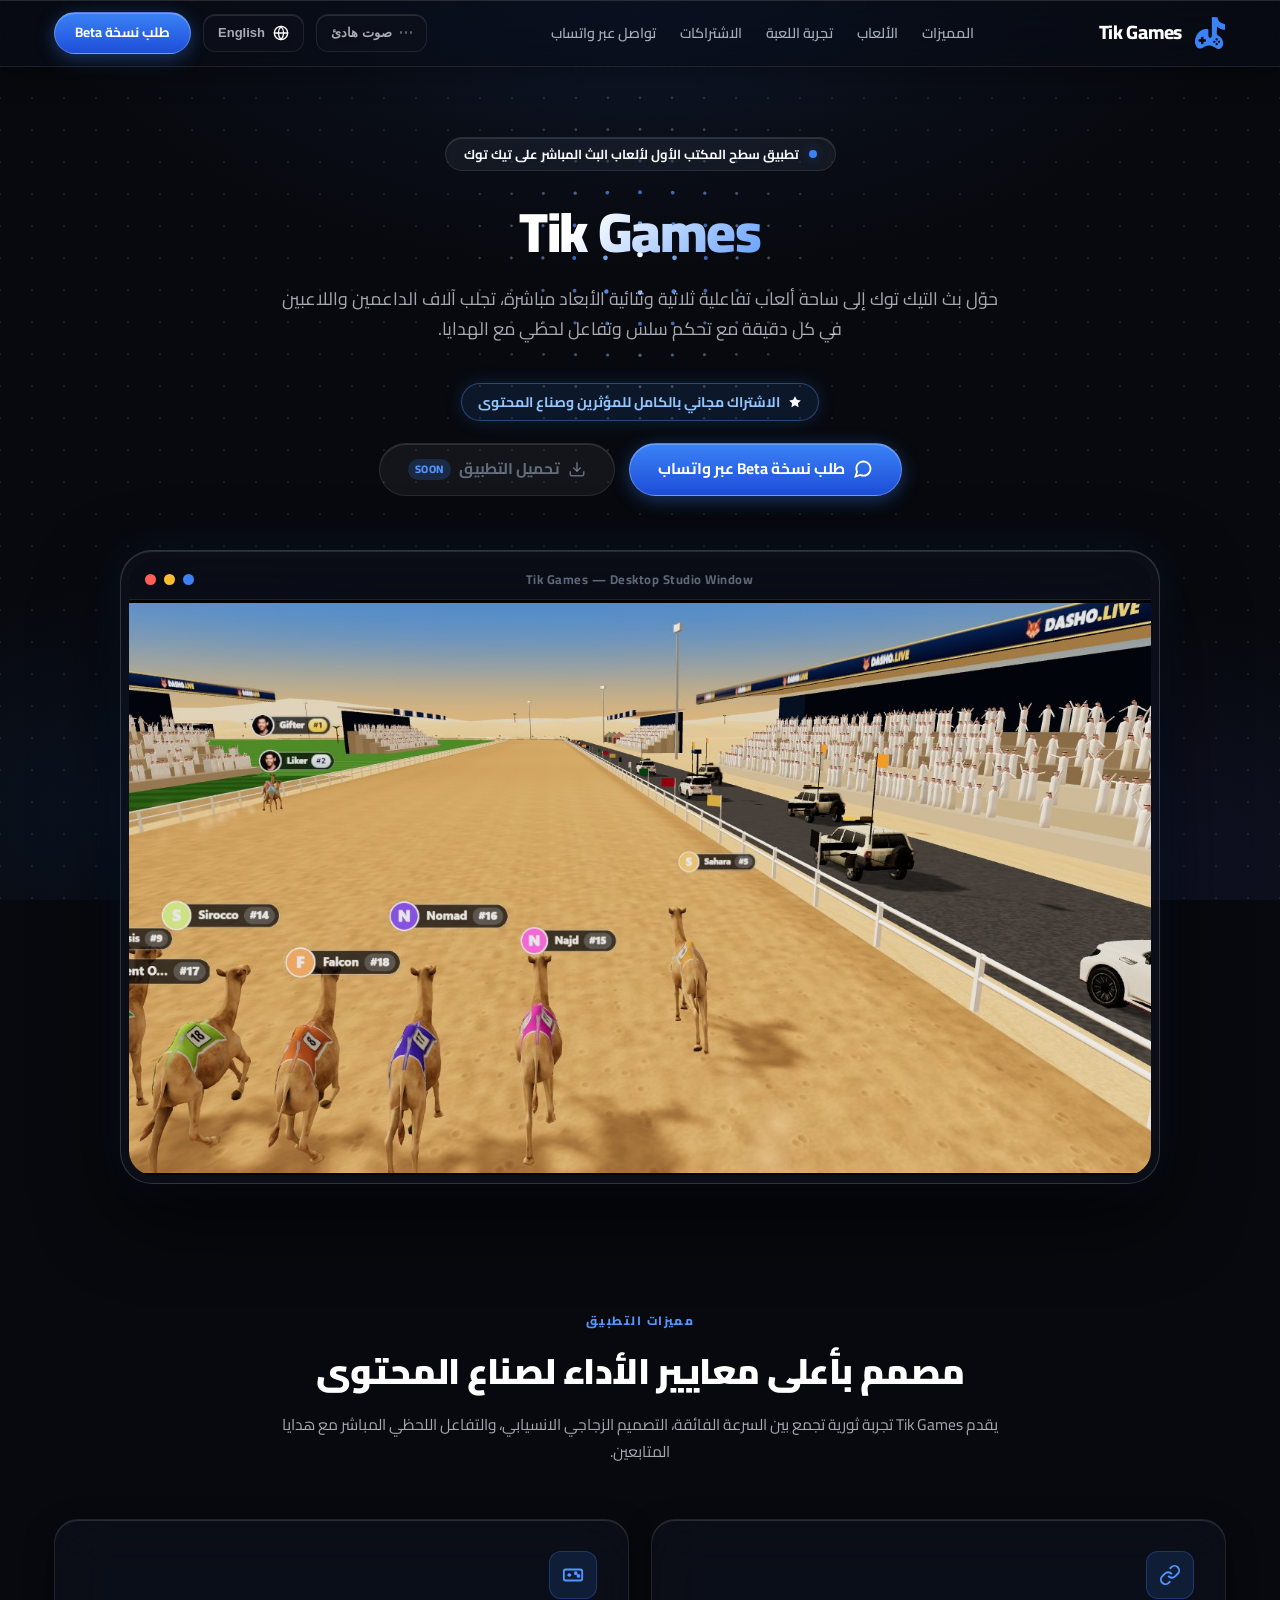
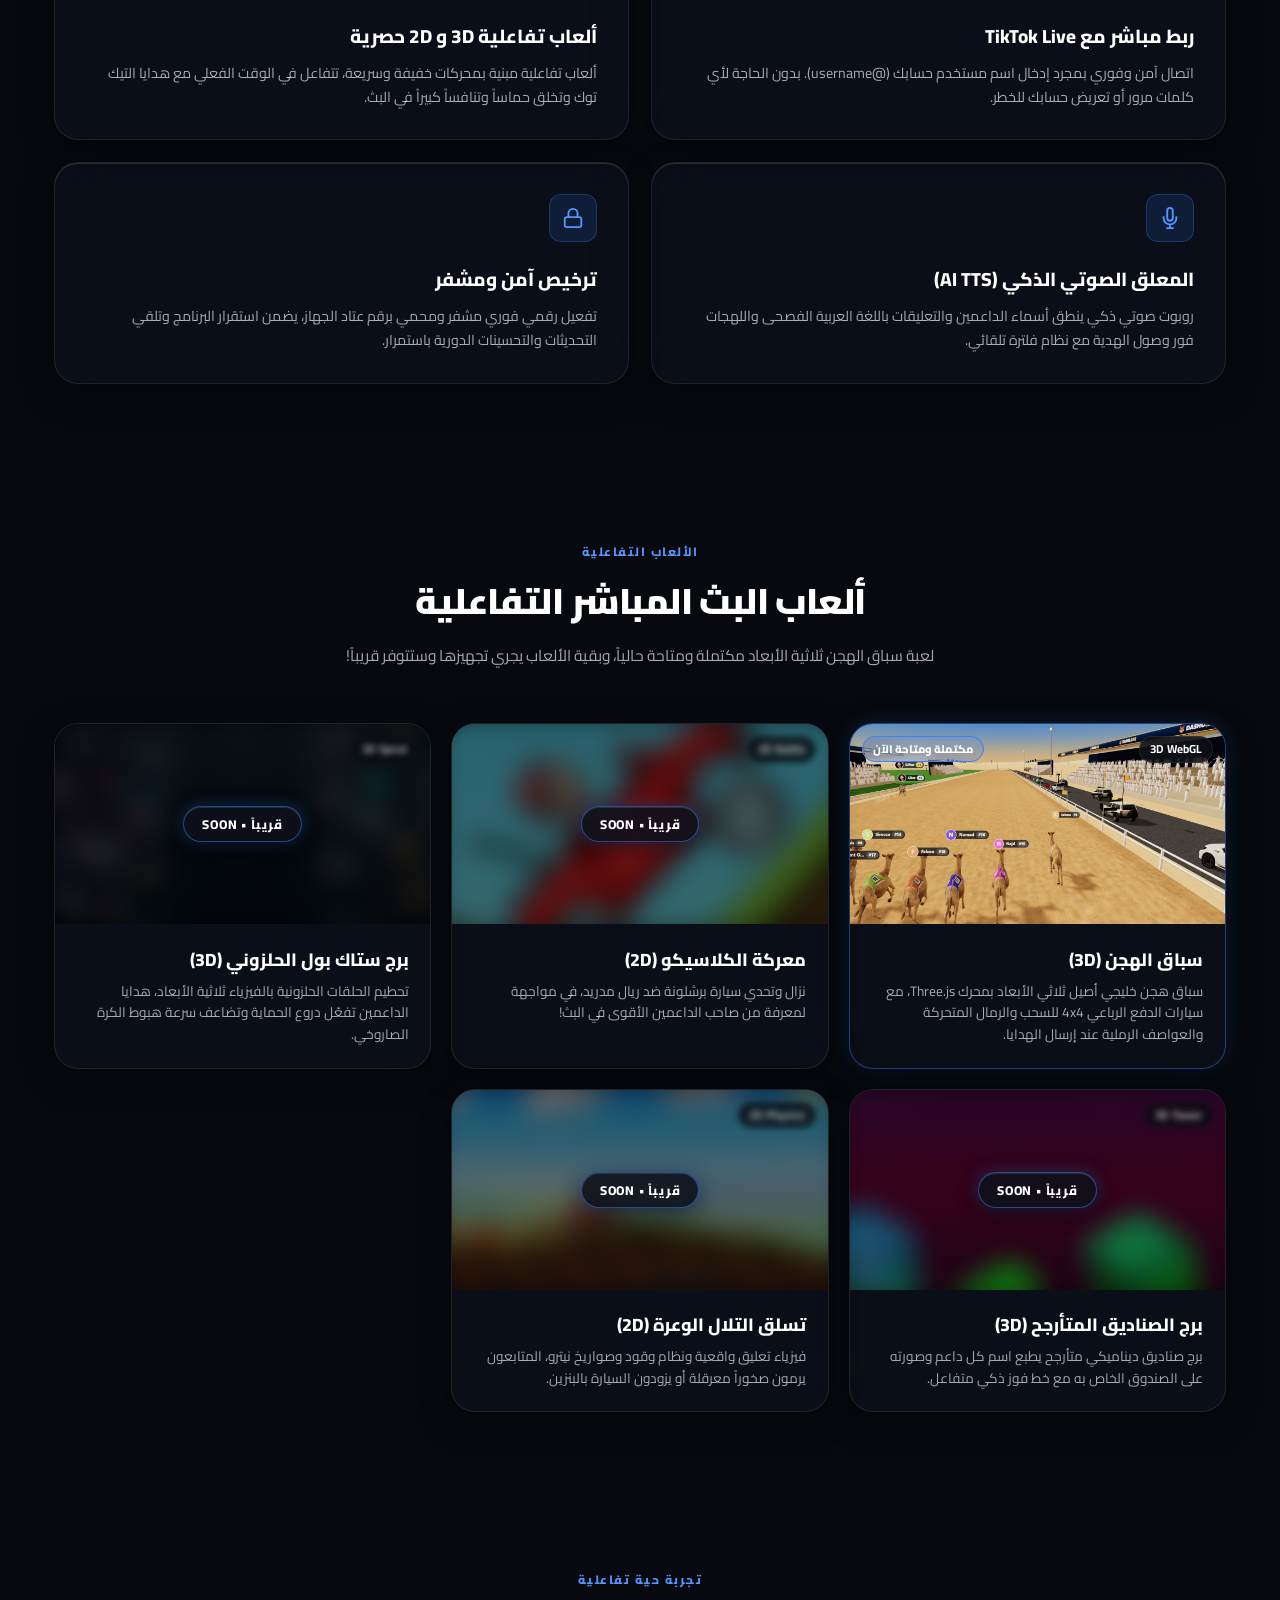
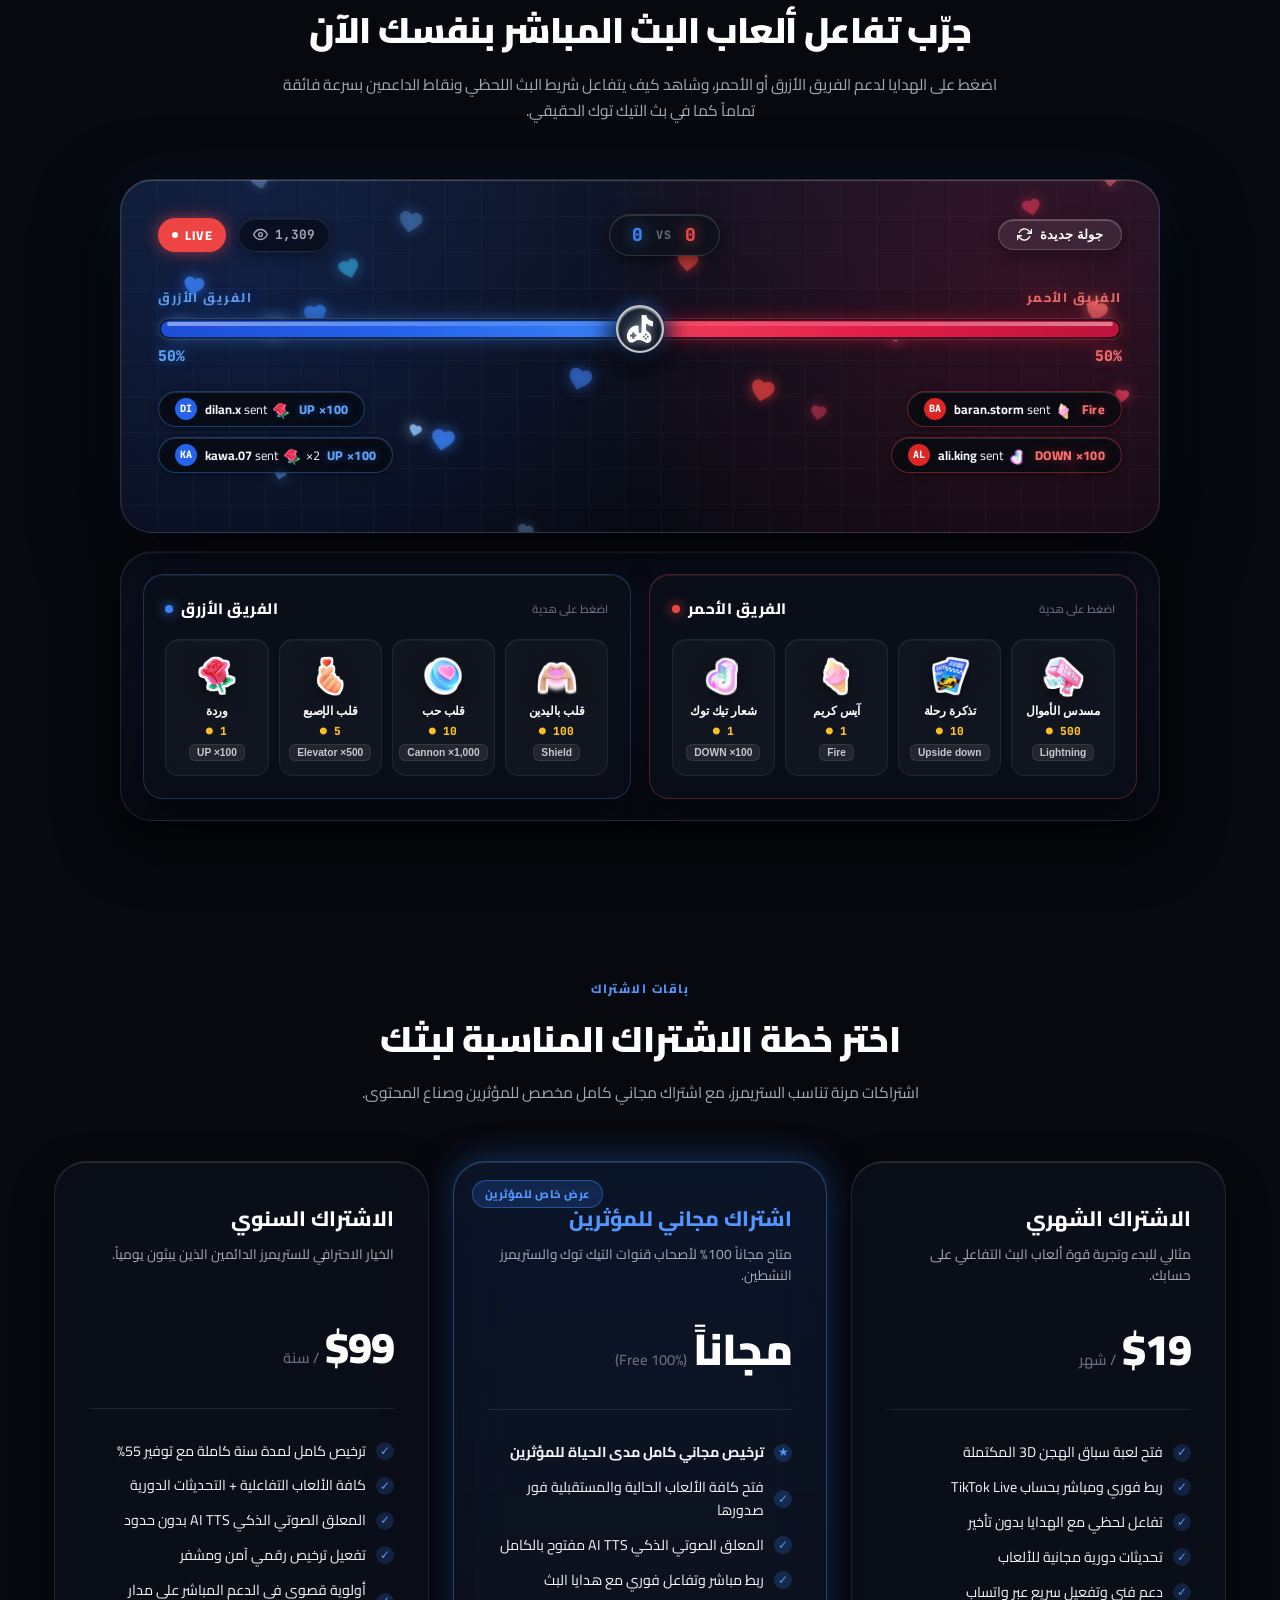
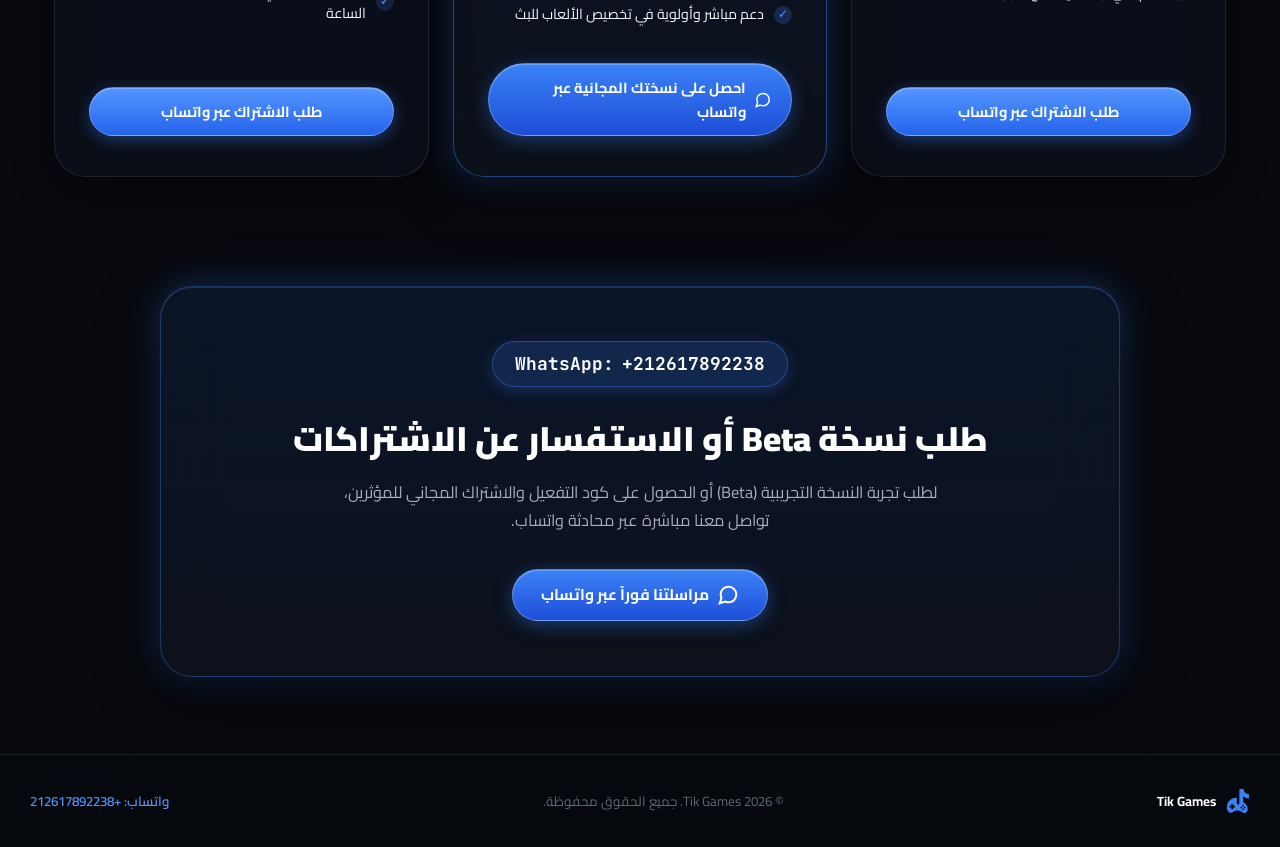
==== commit b01a5a64: "update" ====
--- a/index.html
+++ b/index.html
@@ -37,8 +37,8 @@
         <ul class="nav-menu">
           <li><a href="#features" class="nav-link" data-i18n="nav_features">المميزات</a></li>
           <li><a href="#games" class="nav-link" data-i18n="nav_games">الألعاب</a></li>
+          <li><a href="#live-demo" class="nav-link" data-i18n="nav_demo">تجربة اللعبة</a></li>
           <li><a href="#pricing" class="nav-link" data-i18n="nav_pricing">الاشتراكات</a></li>
-          <li><a href="#influencers" class="nav-link" data-i18n="nav_influencers">للمؤثرين (مجاناً)</a></li>
           <li><a href="#contact" class="nav-link" data-i18n="nav_contact">تواصل عبر واتساب</a></li>
         </ul>
       </nav>
@@ -88,6 +88,11 @@
 
     <p class="hero-sub-text" data-i18n="hero_desc">
       حوّل بث التيك توك إلى ساحة ألعاب تفاعلية ثلاثية وثنائية الأبعاد مباشرة، تجلب آلاف الداعمين واللاعبين في كل دقيقة مع تحكم سلس وتفاعل لحظي مع الهدايا.
+    </p>
+
+    <p class="hero-free-note">
+      <img src="assets/icons/star.svg" width="14" height="14" alt="">
+      <span data-i18n="hero_free">الاشتراك مجاني بالكامل للمؤثرين وصناع المحتوى</span>
     </p>
 
     <!-- Call to actions -->
@@ -303,6 +308,235 @@
   </section>
 
   <!-- ========================================================================
+       INTERACTIVE LIVE BATTLE DEMO (TIKTOK LIVE TUG-OF-WAR GAME)
+       ======================================================================== -->
+  <section class="section-container" id="live-demo">
+    <div class="section-headline-group">
+      <span class="section-pill-tag" data-i18n="demo_tag">تجربة حية تفاعلية</span>
+      <h2 class="section-main-title" data-i18n="demo_title">جرّب تفاعل ألعاب البث المباشر بنفسك الآن</h2>
+      <p class="section-desc" data-i18n="demo_desc">
+        اضغط على الهدايا لدعم الفريق الأزرق أو الأحمر، وشاهد كيف يتفاعل شريط البث اللحظي ونقاط الداعمين بسرعة فائقة تماماً كما في بث التيك توك الحقيقي.
+      </p>
+    </div>
+
+    <!-- The Interactive Battle Arena Widget -->
+    <div class="battle-arena-card">
+      <div class="battle-top-card">
+      <!-- Ambient Team Heart Particles Canvas (Blue on left, Red on right) -->
+      <canvas id="battleHeartsCanvas" class="battle-hearts-canvas"></canvas>
+
+      <!-- Arena Header -->
+      <div class="battle-arena-header">
+        <div class="battle-live-cluster">
+          <span class="live-pill-badge">
+            <span class="live-pulsing-dot"></span>
+            LIVE
+          </span>
+          <div class="battle-viewers-count">
+            <svg width="15" height="15" viewBox="0 0 24 24" fill="none" stroke="currentColor" stroke-width="2.2">
+              <path d="M1 12s4-8 11-8 11 8 11 8-4 8-11 8-11-8-11-8z"/>
+              <circle cx="12" cy="12" r="3"/>
+            </svg>
+            <span id="battleViewerCount">1,309</span>
+          </div>
+        </div>
+
+        <div class="battle-score-capsule">
+          <span class="score-team blue-score" id="blueScoreWins">0</span>
+          <span class="score-vs">VS</span>
+          <span class="score-team red-score" id="redScoreWins">0</span>
+        </div>
+
+        <button class="battle-restart-btn" id="battleResetBtn" title="إعادة تشغيل التحدي">
+          <img src="assets/icons/refresh.svg" alt="Reset" width="15" height="15">
+          <span data-i18n="battle_reset">جولة جديدة</span>
+        </button>
+      </div>
+
+      <!-- The Tug-of-War Battle Progress Bar -->
+      <div class="battle-progress-wrapper">
+        <div class="battle-team-indicators">
+          <div class="team-meta team-blue">
+            <span class="team-label" data-i18n="blue_team_lbl">الفريق الأزرق</span>
+          </div>
+          <div class="team-meta team-red">
+            <span class="team-label" data-i18n="red_team_lbl">الفريق الأحمر</span>
+          </div>
+        </div>
+
+        <!-- The Energy Track -->
+        <div class="battle-track-outer">
+          <div class="battle-track-blue" id="battleBlueFill" style="width: 50%;"></div>
+          <div class="battle-track-red" id="battleRedFill" style="width: 50%;"></div>
+          <!-- Center Sliding Token: Official Tik Games Logo Mark -->
+          <div class="battle-token-slider" id="battleTokenSlider" style="left: 50%;">
+            <div class="battle-logo-token-wrap" title="Tik Games Official Mark">
+              <img src="assets/logo_mark.svg" alt="Tik Games" class="battle-logo-token-img">
+            </div>
+          </div>
+        </div>
+        <div class="battle-pct-row">
+          <span class="team-pct pct-blue" id="bluePctText">50%</span>
+          <span class="team-pct pct-red" id="redPctText">50%</span>
+        </div>
+      </div>
+
+      <!-- Parallel Live Gift Stream Feeds (Blue Feed on Left, Red Feed on Right) -->
+      <div class="battle-live-feed-row parallel-feeds">
+        <!-- BLUE TEAM FEED (Left) -->
+        <div class="battle-team-feed blue-stream-feed" id="blueLiveFeed">
+          <div class="feed-pill blue-feed">
+            <span class="feed-avatar">DI</span>
+            <span class="feed-text"><strong>dilan.x</strong> sent <img src="assets/gifts/rose.webp" width="18" height="18" class="feed-gift-img" alt="rose"> <span class="feed-action">UP ×100</span></span>
+          </div>
+          <div class="feed-pill blue-feed">
+            <span class="feed-avatar">KA</span>
+            <span class="feed-text"><strong>kawa.07</strong> sent <img src="assets/gifts/rose.webp" width="18" height="18" class="feed-gift-img" alt="rose"> ×2 <span class="feed-action">UP ×100</span></span>
+          </div>
+        </div>
+
+        <!-- RED TEAM FEED (Right) -->
+        <div class="battle-team-feed red-stream-feed" id="redLiveFeed">
+          <div class="feed-pill red-feed">
+            <span class="feed-avatar">BA</span>
+            <span class="feed-text"><strong>baran.storm</strong> sent <img src="assets/gifts/ice_cream.webp" width="18" height="18" class="feed-gift-img" alt="ice cream"> <span class="feed-action">Fire</span></span>
+          </div>
+          <div class="feed-pill red-feed">
+            <span class="feed-avatar">AL</span>
+            <span class="feed-text"><strong>ali.king</strong> sent <img src="assets/gifts/tiktok.webp" width="18" height="18" class="feed-gift-img" alt="tiktok"> <span class="feed-action">DOWN ×100</span></span>
+          </div>
+        </div>
+      </div>
+
+      <!-- Victory Celebration Banner & Confetti (Matching Reference Screenshot cf3232a5.jpg) -->
+      <div class="battle-victory-celebration" id="battleVictoryOverlay">
+        <canvas id="victoryConfettiCanvas" class="victory-confetti-canvas"></canvas>
+        <div class="victory-banner-cluster">
+          <h2 class="victory-banner-text" id="victoryHeadline">RED TEAM WINS!</h2>
+          <button class="battle-quick-rematch-btn" id="victoryRestartBtn">
+            <img src="assets/icons/refresh.svg" width="16" height="16" alt="Restart">
+            <span data-i18n="battle_play_again">جولة جديدة • Play Again</span>
+          </button>
+        </div>
+      </div>
+      </div>
+
+      <div class="battle-bottom-card">
+      <!-- Gift Control Panels (Blue vs Red) -->
+      <div class="battle-panels-grid">
+        <!-- BLUE TEAM GIFTS -->
+        <div class="battle-team-panel blue-panel">
+          <div class="panel-header">
+            <div class="panel-title-wrap">
+              <span class="team-glow-indicator blue-indicator"></span>
+              <h4 class="panel-title" data-i18n="blue_team_lbl">BLUE TEAM</h4>
+            </div>
+            <span class="panel-hint" data-i18n="tap_gift_hint">Tap a gift</span>
+          </div>
+
+          <div class="gift-cards-grid">
+            <!-- 1. Rose -->
+            <button class="battle-gift-card" data-team="blue" data-power="4" data-gift-name="Rose" data-gift-img="assets/gifts/rose.webp" data-gift-label="UP ×100">
+              <div class="gift-icon-wrap">
+                <img src="assets/gifts/rose.webp" alt="Rose" width="34" height="34" class="gift-real-img">
+              </div>
+              <span class="gift-name" data-i18n="gift_rose">Rose</span>
+              <span class="gift-cost">● 1</span>
+              <span class="gift-buff">UP ×100</span>
+            </button>
+
+            <!-- 2. Finger Heart -->
+            <button class="battle-gift-card" data-team="blue" data-power="8" data-gift-name="Finger Heart" data-gift-img="assets/gifts/finger_heart.webp" data-gift-label="Elevator ×500">
+              <div class="gift-icon-wrap">
+                <img src="assets/gifts/finger_heart.webp" alt="Finger Heart" width="34" height="34" class="gift-real-img">
+              </div>
+              <span class="gift-name" data-i18n="gift_finger_heart">Finger Heart</span>
+              <span class="gift-cost">● 5</span>
+              <span class="gift-buff">Elevator ×500</span>
+            </button>
+
+            <!-- 3. Heart -->
+            <button class="battle-gift-card" data-team="blue" data-power="14" data-gift-name="Heart" data-gift-img="assets/gifts/heart.webp" data-gift-label="Cannon ×1,000">
+              <div class="gift-icon-wrap">
+                <img src="assets/gifts/heart.webp" alt="Heart" width="34" height="34" class="gift-real-img">
+              </div>
+              <span class="gift-name" data-i18n="gift_heart">Heart</span>
+              <span class="gift-cost">● 10</span>
+              <span class="gift-buff">Cannon ×1,000</span>
+            </button>
+
+            <!-- 4. Hand Heart -->
+            <button class="battle-gift-card" data-team="blue" data-power="22" data-gift-name="Hand Heart" data-gift-img="assets/gifts/hand_heart.webp" data-gift-label="Shield">
+              <div class="gift-icon-wrap">
+                <img src="assets/gifts/hand_heart.webp" alt="Hand Heart" width="34" height="34" class="gift-real-img">
+              </div>
+              <span class="gift-name" data-i18n="gift_hand_heart">Hand Heart</span>
+              <span class="gift-cost">● 100</span>
+              <span class="gift-buff">Shield</span>
+            </button>
+          </div>
+        </div>
+
+        <!-- RED TEAM GIFTS -->
+        <div class="battle-team-panel red-panel">
+          <div class="panel-header">
+            <div class="panel-title-wrap">
+              <span class="team-glow-indicator red-indicator"></span>
+              <h4 class="panel-title" data-i18n="red_team_lbl">RED TEAM</h4>
+            </div>
+            <span class="panel-hint" data-i18n="tap_gift_hint">Tap a gift</span>
+          </div>
+
+          <div class="gift-cards-grid">
+            <!-- 1. TikTok -->
+            <button class="battle-gift-card" data-team="red" data-power="4" data-gift-name="TikTok" data-gift-img="assets/gifts/tiktok.webp" data-gift-label="DOWN ×100">
+              <div class="gift-icon-wrap">
+                <img src="assets/gifts/tiktok.webp" alt="TikTok" width="34" height="34" class="gift-real-img">
+              </div>
+              <span class="gift-name" data-i18n="gift_tiktok">TikTok</span>
+              <span class="gift-cost">● 1</span>
+              <span class="gift-buff">DOWN ×100</span>
+            </button>
+
+            <!-- 2. Ice Cream Cone -->
+            <button class="battle-gift-card" data-team="red" data-power="8" data-gift-name="Ice Cream Cone" data-gift-img="assets/gifts/ice_cream.webp" data-gift-label="Fire">
+              <div class="gift-icon-wrap">
+                <img src="assets/gifts/ice_cream.webp" alt="Ice Cream" width="34" height="34" class="gift-real-img">
+              </div>
+              <span class="gift-name" data-i18n="gift_icecream">Ice Cream Cone</span>
+              <span class="gift-cost">● 1</span>
+              <span class="gift-buff">Fire</span>
+            </button>
+
+            <!-- 3. Journey Pass -->
+            <button class="battle-gift-card" data-team="red" data-power="14" data-gift-name="Journey Pass" data-gift-img="assets/gifts/journey_pass.webp" data-gift-label="Upside down">
+              <div class="gift-icon-wrap">
+                <img src="assets/gifts/journey_pass.webp" alt="Journey Pass" width="34" height="34" class="gift-real-img">
+              </div>
+              <span class="gift-name" data-i18n="gift_pass">Journey Pass</span>
+              <span class="gift-cost">● 10</span>
+              <span class="gift-buff">Upside down</span>
+            </button>
+
+            <!-- 4. Money Gun -->
+            <button class="battle-gift-card" data-team="red" data-power="22" data-gift-name="Money Gun" data-gift-img="assets/gifts/money_gun.webp" data-gift-label="Lightning">
+              <div class="gift-icon-wrap">
+                <img src="assets/gifts/money_gun.webp" alt="Money Gun" width="34" height="34" class="gift-real-img">
+              </div>
+              <span class="gift-name" data-i18n="gift_money_gun">Money Gun</span>
+              <span class="gift-cost">● 500</span>
+              <span class="gift-buff">Lightning</span>
+            </button>
+          </div>
+        </div>
+      </div>
+
+      
+      </div>
+    </div>
+  </section>
+
+  <!-- ========================================================================
        PRICING & SUBSCRIPTION SECTION (CLEAN CONTEXT - NO OVERLAY, NO TIMER, NO MINECRAFT)
        ======================================================================== -->
   <section class="section-container" id="pricing">
--- a/styles.css
+++ b/styles.css
@@ -776,6 +776,841 @@
 }
 
 /* --------------------------------------------------------------------------
+   INTERACTIVE LIVE BATTLE DEMO (TIKTOK LIVE TUG-OF-WAR WIDGET)
+   -------------------------------------------------------------------------- */
+.battle-arena-card {
+  max-width: 1040px;
+  margin: 0 auto;
+  /* Distinct High-Tech Esports Arena Background (Dual Blue/Red Ambient Light + Cyber Grid) */
+  background: 
+    radial-gradient(circle at 12% 28%, rgba(37, 99, 235, 0.18) 0%, transparent 48%),
+    radial-gradient(circle at 88% 28%, rgba(225, 29, 72, 0.18) 0%, transparent 48%),
+    radial-gradient(circle at 50% 90%, rgba(15, 23, 42, 0.8) 0%, transparent 60%),
+    linear-gradient(rgba(255, 255, 255, 0.028) 1px, transparent 1px),
+    linear-gradient(90deg, rgba(255, 255, 255, 0.028) 1px, transparent 1px),
+    linear-gradient(180deg, #0e1322 0%, #080a13 100%);
+  background-size: 
+    100% 100%,
+    100% 100%,
+    100% 100%,
+    36px 36px,
+    36px 36px,
+    100% 100%;
+  backdrop-filter: var(--glass-blur-heavy);
+  -webkit-backdrop-filter: var(--glass-blur-heavy);
+  border: 1px solid rgba(255, 255, 255, 0.12);
+  border-radius: var(--radius-xl);
+  padding: 2.2rem 2.4rem;
+  box-shadow: 0 30px 80px rgba(0, 0, 0, 0.85), 0 0 60px rgba(37, 99, 235, 0.12), inset 0 1px 1px rgba(255, 255, 255, 0.2);
+  position: relative;
+  overflow: hidden;
+}
+
+/* Floating Team Hearts Canvas (Blue on left, Red on right) */
+.battle-hearts-canvas {
+  position: absolute;
+  inset: 0;
+  width: 100%;
+  height: 100%;
+  pointer-events: none;
+  z-index: 1;
+}
+
+.battle-arena-header,
+.battle-progress-wrapper,
+.battle-live-feed-row,
+.battle-panels-grid {
+  position: relative;
+  z-index: 2;
+}
+
+.battle-arena-header {
+  display: flex;
+  justify-content: space-between;
+  align-items: center;
+  margin-bottom: 2rem;
+  direction: ltr;
+}
+
+.battle-live-cluster {
+  display: flex;
+  align-items: center;
+  gap: 12px;
+}
+
+.live-pill-badge {
+  background: #ef4444;
+  color: #ffffff;
+  font-weight: 800;
+  font-size: 0.75rem;
+  padding: 5px 13px;
+  border-radius: var(--radius-pill);
+  display: inline-flex;
+  align-items: center;
+  gap: 6px;
+  letter-spacing: 0.8px;
+  box-shadow: 0 0 16px rgba(239, 68, 68, 0.6);
+}
+
+.live-pulsing-dot {
+  width: 6px;
+  height: 6px;
+  border-radius: 50%;
+  background: #ffffff;
+  animation: livePulse 1.2s infinite ease-in-out;
+}
+
+@keyframes livePulse {
+  0%, 100% { opacity: 1; transform: scale(1); }
+  50% { opacity: 0.4; transform: scale(0.8); }
+}
+
+.battle-viewers-count {
+  background: rgba(0, 0, 0, 0.48);
+  backdrop-filter: blur(12px);
+  -webkit-backdrop-filter: blur(12px);
+  border: 1px solid rgba(255, 255, 255, 0.1);
+  padding: 6px 14px;
+  border-radius: var(--radius-pill);
+  color: var(--text-secondary);
+  font-size: 0.88rem;
+  font-weight: 700;
+  display: inline-flex;
+  align-items: center;
+  gap: 7px;
+  font-family: var(--font-mono);
+  box-shadow: inset 0 1px 1px rgba(255, 255, 255, 0.06), 0 4px 12px rgba(0, 0, 0, 0.35);
+}
+
+.battle-score-capsule {
+  background: rgba(14, 18, 28, 0.9);
+  border: 1px solid rgba(255, 255, 255, 0.14);
+  padding: 6px 22px;
+  border-radius: var(--radius-pill);
+  font-family: var(--font-mono);
+  font-weight: 800;
+  font-size: 1.05rem;
+  display: flex;
+  align-items: center;
+  gap: 12px;
+  box-shadow: 0 4px 18px rgba(0, 0, 0, 0.6), inset 0 1px 1px rgba(255, 255, 255, 0.15);
+  letter-spacing: 1px;
+}
+
+.score-team.blue-score { 
+  color: #3b82f6; 
+  text-shadow: 0 0 14px rgba(59, 130, 246, 0.75);
+  font-size: 1.15rem;
+}
+
+.score-team.red-score { 
+  color: #ef4444; 
+  text-shadow: 0 0 14px rgba(239, 68, 68, 0.75);
+  font-size: 1.15rem;
+}
+
+.score-vs { 
+  color: rgba(255, 255, 255, 0.35); 
+  font-size: 0.76rem;
+  font-weight: 800;
+  letter-spacing: 1.5px;
+}
+
+/* Polished High-End Frosted Glass "New Round" Pill Button */
+.battle-restart-btn {
+  background: rgba(255, 255, 255, 0.08);
+  backdrop-filter: blur(14px);
+  -webkit-backdrop-filter: blur(14px);
+  border: 1px solid rgba(255, 255, 255, 0.18);
+  color: #ffffff;
+  border-radius: var(--radius-pill);
+  padding: 7px 18px;
+  font-size: 0.86rem;
+  font-weight: 700;
+  cursor: pointer;
+  display: inline-flex;
+  align-items: center;
+  gap: 8px;
+  box-shadow: 0 4px 16px rgba(0, 0, 0, 0.4), inset 0 1px 1px rgba(255, 255, 255, 0.25);
+  transition: all 0.25s var(--ease-apple);
+}
+
+.battle-restart-btn img {
+  filter: brightness(0) invert(1);
+  transition: transform 0.45s cubic-bezier(0.34, 1.56, 0.64, 1);
+}
+
+.battle-restart-btn:hover {
+  background: rgba(255, 255, 255, 0.16);
+  border-color: rgba(255, 255, 255, 0.36);
+  color: #ffffff;
+  transform: translateY(-2px);
+  box-shadow: 0 6px 20px rgba(0, 0, 0, 0.5), 0 0 16px rgba(255, 255, 255, 0.18), inset 0 1px 2px rgba(255, 255, 255, 0.35);
+}
+
+.battle-restart-btn:hover img {
+  transform: rotate(180deg);
+}
+
+.battle-restart-btn:active {
+  transform: scale(0.95);
+}
+
+/* Battle Tug-of-War Progress Bar */
+.battle-progress-wrapper {
+  margin-bottom: 1.8rem;
+  direction: ltr;
+}
+
+/* Team Name ON TOP, Percentage UNDERNEATH */
+.battle-team-indicators {
+  display: flex;
+  justify-content: space-between;
+  align-items: flex-end;
+  margin-bottom: 0.95rem;
+}
+
+.team-meta {
+  display: flex;
+  flex-direction: column;
+  gap: 3px;
+}
+
+.team-meta.team-blue {
+  align-items: flex-start;
+  text-align: left;
+  color: #60a5fa;
+  text-shadow: 0 0 16px rgba(59, 130, 246, 0.65);
+}
+
+.team-meta.team-red {
+  align-items: flex-end;
+  text-align: right;
+  color: #f87171;
+  text-shadow: 0 0 16px rgba(239, 68, 68, 0.65);
+}
+
+.team-label {
+  font-size: 0.98rem;
+  font-weight: 800;
+  letter-spacing: 0.5px;
+  opacity: 0.95;
+}
+
+.team-pct {
+  font-size: 1.65rem;
+  font-family: var(--font-mono);
+  font-weight: 900;
+  line-height: 1;
+}
+
+.battle-track-outer {
+  position: relative;
+  width: 100%;
+  height: 22px;
+  background: rgba(8, 12, 22, 0.9);
+  border-radius: 99px;
+  border: 1px solid rgba(255, 255, 255, 0.14);
+  box-shadow: inset 0 2px 10px rgba(0, 0, 0, 0.9), 0 0 24px rgba(0, 0, 0, 0.5);
+  display: flex;
+  overflow: visible;
+  padding: 2px;
+}
+
+.battle-track-blue {
+  height: 100%;
+  background: linear-gradient(90deg, #1d4ed8 0%, #2563eb 50%, #3b82f6 100%);
+  border-radius: 99px 0 0 99px;
+  transition: width 0.35s cubic-bezier(0.16, 1, 0.3, 1);
+  box-shadow: 0 0 20px rgba(59, 130, 246, 0.65);
+  position: relative;
+}
+
+.battle-track-blue::after {
+  content: '';
+  position: absolute;
+  top: 1px;
+  left: 6px;
+  right: 2px;
+  height: 4px;
+  border-radius: 99px;
+  background: linear-gradient(90deg, rgba(255, 255, 255, 0.45), rgba(255, 255, 255, 0.05));
+  pointer-events: none;
+}
+
+.battle-track-red {
+  height: 100%;
+  background: linear-gradient(90deg, #f43f5e 0%, #e11d48 50%, #be123c 100%);
+  border-radius: 0 99px 99px 0;
+  transition: width 0.35s cubic-bezier(0.16, 1, 0.3, 1);
+  box-shadow: 0 0 20px rgba(225, 29, 72, 0.65);
+  position: relative;
+}
+
+.battle-track-red::after {
+  content: '';
+  position: absolute;
+  top: 1px;
+  left: 2px;
+  right: 6px;
+  height: 4px;
+  border-radius: 99px;
+  background: linear-gradient(90deg, rgba(255, 255, 255, 0.05), rgba(255, 255, 255, 0.45));
+  pointer-events: none;
+}
+
+.battle-token-slider {
+  position: absolute;
+  top: 50%;
+  transform: translate(-50%, -50%);
+  transition: left 0.35s cubic-bezier(0.16, 1, 0.3, 1);
+  z-index: 5;
+  pointer-events: none;
+  filter: drop-shadow(0 6px 14px rgba(0, 0, 0, 0.8));
+}
+
+/* Center Token: Tik Games Official Vector Logo Badge */
+.battle-logo-token-wrap {
+  width: 48px;
+  height: 48px;
+  border-radius: 50%;
+  background: radial-gradient(circle at 35% 35%, #1e293b, #0a0f1d);
+  border: 2px solid rgba(255, 255, 255, 0.75);
+  display: flex;
+  align-items: center;
+  justify-content: center;
+  box-shadow: 0 6px 22px rgba(0, 0, 0, 0.85), 0 0 18px rgba(59, 130, 246, 0.75), inset 0 1px 2px rgba(255, 255, 255, 0.8);
+  animation: tokenFloat 2.4s infinite ease-in-out;
+  cursor: pointer;
+  pointer-events: auto;
+  transition: transform 0.2s var(--ease-apple), box-shadow 0.2s ease;
+}
+
+.battle-logo-token-wrap:hover {
+  transform: scale(1.12);
+  box-shadow: 0 8px 28px rgba(0, 0, 0, 0.95), 0 0 28px rgba(59, 130, 246, 0.95), inset 0 1px 2px rgba(255, 255, 255, 0.9);
+}
+
+.battle-logo-token-img {
+  width: 28px;
+  height: 28px;
+  object-fit: contain;
+  display: block;
+  filter: brightness(0) invert(1) drop-shadow(0 0 5px rgba(255, 255, 255, 0.55));
+}
+
+@keyframes tokenFloat {
+  0%, 100% { transform: translateY(0) rotate(0deg); }
+  50% { transform: translateY(-3px) rotate(3deg); }
+}
+
+/* Parallel Live Stream Feeds (Blue on Left, Red on Right) */
+.battle-live-feed-row.parallel-feeds {
+  display: grid;
+  grid-template-columns: 1fr 1fr;
+  gap: 18px;
+  min-height: 72px;
+  margin-bottom: 1.6rem;
+  direction: ltr;
+}
+
+.battle-team-feed {
+  display: flex;
+  flex-direction: column;
+  gap: 8px;
+}
+
+.battle-team-feed.blue-stream-feed {
+  align-items: flex-start;
+}
+
+.battle-team-feed.red-stream-feed {
+  align-items: flex-end;
+}
+
+.feed-pill {
+  display: inline-flex;
+  align-items: center;
+  gap: 8px;
+  padding: 5px 14px;
+  border-radius: var(--radius-pill);
+  font-size: 0.82rem;
+  background: rgba(14, 18, 28, 0.88);
+  border: 1px solid rgba(255, 255, 255, 0.1);
+  animation: feedPopIn 0.35s var(--ease-apple);
+  width: fit-content;
+  box-shadow: 0 2px 8px rgba(0, 0, 0, 0.4), var(--specular-inset);
+  color: var(--text-primary);
+}
+
+@keyframes feedPopIn {
+  from { opacity: 0; transform: translateY(-8px) scale(0.96); }
+  to { opacity: 1; transform: translateY(0) scale(1); }
+}
+
+.feed-pill.blue-feed {
+  border-color: rgba(59, 130, 246, 0.4);
+}
+.feed-pill.blue-feed .feed-avatar {
+  background: #2563eb;
+  color: #fff;
+}
+
+.feed-pill.red-feed {
+  border-color: rgba(239, 68, 68, 0.4);
+}
+.feed-pill.red-feed .feed-avatar {
+  background: #dc2626;
+  color: #fff;
+}
+
+.feed-pill.user-pill {
+  border-color: #5496ff;
+  background: rgba(30, 42, 68, 0.95);
+  box-shadow: 0 0 16px rgba(59, 130, 246, 0.5), var(--specular-inset);
+}
+.feed-pill.user-pill .feed-avatar {
+  background: #3b82f6;
+  color: #fff;
+  font-weight: 900;
+}
+
+.feed-avatar {
+  width: 22px;
+  height: 22px;
+  border-radius: 50%;
+  display: flex;
+  align-items: center;
+  justify-content: center;
+  font-size: 0.65rem;
+  font-weight: 800;
+  font-family: var(--font-mono);
+  flex-shrink: 0;
+}
+
+/* Elegant Text Styling: ZERO BOX / SQUARE (Matching User Request) */
+.feed-action {
+  font-weight: 800;
+  font-size: 0.82rem;
+  padding: 0 !important;
+  background: transparent !important;
+  border-radius: 0 !important;
+  border: none !important;
+  box-shadow: none !important;
+  margin-inline-start: 4px;
+  letter-spacing: 0.3px;
+  display: inline;
+}
+
+.feed-pill.blue-feed .feed-action {
+  color: #60a5fa;
+  text-shadow: 0 0 8px rgba(59, 130, 246, 0.5);
+}
+
+.feed-pill.red-feed .feed-action {
+  color: #f87171;
+  text-shadow: 0 0 8px rgba(239, 68, 68, 0.5);
+}
+
+.feed-pill.user-pill .feed-action {
+  color: #93c5fa;
+  text-shadow: 0 0 10px rgba(59, 130, 246, 0.6);
+}
+
+/* White Stroke Outline for Gift Images (sticker-style) */
+.gift-real-img,
+.feed-gift-img,
+.flying-gift-to-logo,
+.flying-gift-ghost {
+  filter:
+    drop-shadow(1.5px 0 0 #fff) drop-shadow(-1.5px 0 0 #fff)
+    drop-shadow(0 1.5px 0 #fff) drop-shadow(0 -1.5px 0 #fff)
+    drop-shadow(0 4px 8px rgba(0, 0, 0, 0.5));
+}
+
+/* Flying Gift to Center Logo */
+.flying-gift-to-logo {
+  position: fixed;
+  z-index: 99999;
+  pointer-events: none;
+  object-fit: contain;
+  width: 46px;
+  height: 46px;
+  will-change: transform, opacity;
+  filter:
+    drop-shadow(1.5px 0 0 #fff) drop-shadow(-1.5px 0 0 #fff)
+    drop-shadow(0 1.5px 0 #fff) drop-shadow(0 -1.5px 0 #fff)
+    drop-shadow(0 0 14px rgba(var(--glow, 255,255,255), 0.95))
+    drop-shadow(0 0 28px rgba(var(--glow, 255,255,255), 0.6));
+}
+
+.flying-gift-ghost {
+  position: fixed;
+  z-index: 99998;
+  pointer-events: none;
+  object-fit: contain;
+  width: 40px;
+  height: 40px;
+  filter: blur(2px) drop-shadow(0 0 12px rgba(var(--glow, 255,255,255), 0.9));
+}
+
+.logo-impact-ring {
+  position: fixed;
+  z-index: 99997;
+  pointer-events: none;
+  width: 56px;
+  height: 56px;
+  border-radius: 50%;
+  border: 2px solid #fff;
+  box-shadow: 0 0 22px rgba(var(--glow, 255,255,255), 0.9), inset 0 0 14px rgba(var(--glow, 255,255,255), 0.6);
+}
+
+.battle-logo-token-wrap.token-impact {
+  animation: tokenImpactPulse 0.38s ease forwards;
+}
+
+@keyframes tokenImpactPulse {
+  0% { transform: scale(1); }
+  50% { 
+    transform: scale(1.24); 
+    box-shadow: 0 0 32px rgba(59, 130, 246, 0.95), 0 0 16px #ffffff, inset 0 1px 2px #fff; 
+  }
+  100% { transform: scale(1); }
+}
+
+/* Panels Grid (Blue vs Red) */
+.battle-panels-grid {
+  display: grid;
+  grid-template-columns: 1fr 1fr;
+  gap: 18px;
+  direction: ltr;
+}
+
+.battle-team-panel {
+  background: rgba(12, 16, 26, 0.72);
+  backdrop-filter: blur(16px);
+  -webkit-backdrop-filter: blur(16px);
+  border: 1px solid rgba(255, 255, 255, 0.08);
+  border-radius: 20px;
+  padding: 1.4rem;
+  display: flex;
+  flex-direction: column;
+  box-shadow: inset 0 1px 1px rgba(255, 255, 255, 0.08), 0 12px 30px rgba(0, 0, 0, 0.35);
+  transition: border-color 0.3s ease;
+}
+
+.battle-team-panel.blue-panel {
+  border-color: rgba(59, 130, 246, 0.3);
+}
+.battle-team-panel.blue-panel:hover {
+  border-color: rgba(59, 130, 246, 0.5);
+}
+
+.battle-team-panel.red-panel {
+  border-color: rgba(239, 68, 68, 0.3);
+}
+.battle-team-panel.red-panel:hover {
+  border-color: rgba(239, 68, 68, 0.5);
+}
+
+.panel-header {
+  display: flex;
+  justify-content: space-between;
+  align-items: center;
+  margin-bottom: 1.15rem;
+}
+
+.panel-title-wrap {
+  display: flex;
+  align-items: center;
+  gap: 8px;
+}
+
+.team-glow-indicator {
+  width: 8px;
+  height: 8px;
+  border-radius: 50%;
+}
+.blue-indicator { background: #3b82f6; box-shadow: 0 0 12px #3b82f6; }
+.red-indicator { background: #ef4444; box-shadow: 0 0 12px #ef4444; }
+
+.panel-title {
+  font-size: 0.98rem;
+  font-weight: 800;
+  letter-spacing: 0.5px;
+  color: #fff;
+}
+
+.panel-hint {
+  font-size: 0.72rem;
+  color: var(--text-muted);
+  font-weight: 600;
+  text-transform: uppercase;
+}
+
+.gift-cards-grid {
+  display: grid;
+  grid-template-columns: repeat(4, 1fr);
+  gap: 10px;
+}
+
+.battle-gift-card {
+  background: rgba(255, 255, 255, 0.03);
+  border: 1px solid rgba(255, 255, 255, 0.07);
+  border-radius: 14px;
+  padding: 14px 8px;
+  display: flex;
+  flex-direction: column;
+  align-items: center;
+  gap: 6px;
+  cursor: pointer;
+  transition: all 0.22s var(--ease-apple);
+  box-shadow: inset 0 1px 1px rgba(255, 255, 255, 0.06);
+  outline: none;
+  user-select: none;
+  position: relative;
+  overflow: hidden;
+}
+
+.battle-gift-card::before {
+  content: '';
+  position: absolute;
+  inset: 0;
+  border-radius: inherit;
+  background: radial-gradient(circle at 50% 20%, rgba(255, 255, 255, 0.08), transparent 70%);
+  opacity: 0;
+  transition: opacity 0.22s ease;
+  pointer-events: none;
+}
+
+.battle-gift-card:hover::before {
+  opacity: 1;
+}
+
+.blue-panel .battle-gift-card:hover {
+  transform: translateY(-4px);
+  background: rgba(59, 130, 246, 0.09);
+  border-color: rgba(59, 130, 246, 0.55);
+  box-shadow: 0 8px 24px rgba(59, 130, 246, 0.32), inset 0 1px 1px rgba(255, 255, 255, 0.2);
+}
+
+.red-panel .battle-gift-card:hover {
+  transform: translateY(-4px);
+  background: rgba(239, 68, 68, 0.09);
+  border-color: rgba(239, 68, 68, 0.55);
+  box-shadow: 0 8px 24px rgba(239, 68, 68, 0.32), inset 0 1px 1px rgba(255, 255, 255, 0.2);
+}
+
+.battle-gift-card:active {
+  transform: scale(0.95);
+}
+
+.gift-icon-wrap {
+  width: 44px;
+  height: 44px;
+  display: flex;
+  align-items: center;
+  justify-content: center;
+  position: relative;
+}
+
+.gift-real-img {
+  width: 38px;
+  height: 38px;
+  object-fit: contain;
+  display: block;
+  transition: transform 0.25s cubic-bezier(0.34, 1.56, 0.64, 1);
+  filter: drop-shadow(0 4px 8px rgba(0, 0, 0, 0.5));
+}
+
+.battle-gift-card:hover .gift-real-img {
+  transform: scale(1.18) rotate(4deg);
+}
+
+.feed-gift-img {
+  width: 18px;
+  height: 18px;
+  object-fit: contain;
+  vertical-align: middle;
+  display: inline-block;
+  margin: 0 2px;
+}
+
+/* Selected Gift Card Outline (Matching Reference Screenshot cf3232a5.jpg) */
+.battle-gift-card.is-selected {
+  border-color: #ffffff !important;
+  background: rgba(255, 255, 255, 0.14) !important;
+  box-shadow: 0 0 0 2px rgba(255, 255, 255, 0.9), 0 8px 28px rgba(255, 255, 255, 0.45), inset 0 1px 2px rgba(255, 255, 255, 0.3) !important;
+  transform: translateY(-2px);
+}
+
+.gift-name {
+  font-size: 0.78rem;
+  font-weight: 700;
+  color: #ffffff;
+  white-space: nowrap;
+  letter-spacing: -0.2px;
+}
+
+.gift-cost {
+  font-size: 0.72rem;
+  font-weight: 800;
+  color: #fbbf24;
+  font-family: var(--font-mono);
+  display: inline-flex;
+  align-items: center;
+  gap: 3px;
+}
+
+.gift-buff {
+  font-size: 0.66rem;
+  font-weight: 700;
+  color: rgba(255, 255, 255, 0.75);
+  background: rgba(255, 255, 255, 0.08);
+  border: 1px solid rgba(255, 255, 255, 0.08);
+  padding: 2px 7px;
+  border-radius: 6px;
+  white-space: nowrap;
+}
+  background: rgba(255, 255, 255, 0.06);
+  padding: 2px 5px;
+  border-radius: 4px;
+  white-space: nowrap;
+}
+
+/* Flying Gift Particle Animation */
+.flying-gift-particle {
+  position: fixed;
+  pointer-events: none;
+  z-index: 9999;
+  width: 44px;
+  height: 44px;
+  object-fit: contain;
+  animation: flyToTugBar 0.75s cubic-bezier(0.16, 1, 0.3, 1) forwards;
+}
+
+@keyframes flyToTugBar {
+  0% {
+    opacity: 1;
+    transform: translate(-50%, -50%) scale(1);
+  }
+  50% {
+    opacity: 0.95;
+    transform: translate(-50%, -130%) scale(1.35) rotate(-6deg);
+  }
+  100% {
+    opacity: 0;
+    transform: translate(-50%, -240%) scale(0.6) rotate(10deg);
+  }
+}
+
+/* ==========================================================================
+   VICTORY CELEBRATION (MATCHING REFERENCE SCREENSHOT cf3232a5.jpg)
+   ========================================================================== */
+.battle-victory-celebration {
+  position: absolute;
+  inset: 0;
+  display: flex;
+  align-items: center;
+  justify-content: center;
+  z-index: 25;
+  opacity: 0;
+  pointer-events: none;
+  background: rgba(7, 9, 14, 0.72);
+  backdrop-filter: blur(8px);
+  -webkit-backdrop-filter: blur(8px);
+  transition: opacity 0.35s ease;
+  overflow: hidden;
+}
+
+.battle-victory-celebration.active {
+  opacity: 1;
+  pointer-events: auto;
+}
+
+.victory-confetti-canvas {
+  position: absolute;
+  inset: 0;
+  width: 100%;
+  height: 100%;
+  pointer-events: none;
+  z-index: 1;
+}
+
+.victory-banner-cluster {
+  position: relative;
+  z-index: 5;
+  display: flex;
+  flex-direction: column;
+  align-items: center;
+  text-align: center;
+  animation: victoryPop 0.45s var(--ease-apple);
+}
+
+@keyframes victoryPop {
+  0% { transform: scale(0.6) rotate(-3deg); opacity: 0; }
+  70% { transform: scale(1.08) rotate(1deg); opacity: 1; }
+  100% { transform: scale(1) rotate(0deg); opacity: 1; }
+}
+
+/* 3D Slanted Typography like in cf3232a5.jpg */
+.victory-banner-text {
+  font-family: 'Inter', -apple-system, BlinkMacSystemFont, "Segoe UI", Roboto, sans-serif;
+  font-style: italic;
+  font-weight: 900;
+  font-size: 3.6rem;
+  letter-spacing: -1px;
+  line-height: 1;
+  text-transform: uppercase;
+  color: #ffffff;
+  user-select: none;
+  margin-bottom: 0.8rem;
+  transform: skewX(-4deg);
+}
+
+.victory-banner-text.red-won {
+  text-shadow: 
+    0 3px 0 #e11d48,
+    0 6px 0 #be123c,
+    0 9px 0 #9f1239,
+    0 12px 18px rgba(0, 0, 0, 0.8),
+    0 0 35px rgba(244, 63, 94, 0.85);
+}
+
+.victory-banner-text.blue-won {
+  text-shadow: 
+    0 3px 0 #2563eb,
+    0 6px 0 #1d4ed8,
+    0 9px 0 #1e3a8a,
+    0 12px 18px rgba(0, 0, 0, 0.8),
+    0 0 35px rgba(59, 130, 246, 0.85);
+}
+
+.battle-quick-rematch-btn {
+  margin-top: 1rem;
+  padding: 10px 24px;
+  border-radius: var(--radius-pill);
+  background: rgba(14, 18, 28, 0.9);
+  border: 1px solid rgba(255, 255, 255, 0.3);
+  color: #ffffff;
+  font-weight: 800;
+  font-size: 0.95rem;
+  cursor: pointer;
+  display: inline-flex;
+  align-items: center;
+  gap: 8px;
+  box-shadow: 0 8px 25px rgba(0, 0, 0, 0.6), var(--specular-inset);
+  transition: all 0.25s var(--ease-apple);
+}
+
+.battle-quick-rematch-btn:hover {
+  background: #ffffff;
+  color: #07090e;
+  transform: translateY(-2px) scale(1.03);
+  box-shadow: 0 10px 30px rgba(255, 255, 255, 0.3);
+}
+
+/* --------------------------------------------------------------------------
    PRICING & SUBSCRIPTION SECTION (APPLE FROSTED TIERS)
    -------------------------------------------------------------------------- */
 .pricing-grid {
@@ -1212,6 +2047,61 @@
     line-height: 1.6;
   }
 
+  /* Interactive Battle Arena Mobile */
+  .battle-arena-card {
+    padding: 1.4rem 1rem;
+    border-radius: var(--radius-lg);
+  }
+
+  .battle-arena-header {
+    flex-wrap: wrap;
+    gap: 12px;
+    margin-bottom: 1.4rem;
+  }
+
+  .battle-panels-grid {
+    grid-template-columns: 1fr;
+    gap: 14px;
+  }
+
+  .gift-cards-grid {
+    grid-template-columns: repeat(4, 1fr);
+    gap: 6px;
+  }
+
+  .battle-gift-card {
+    padding: 8px 3px;
+    gap: 3px;
+  }
+
+  .gift-icon-wrap {
+    width: 28px;
+    height: 28px;
+  }
+
+  .gift-name {
+    font-size: 0.66rem;
+  }
+
+  .gift-buff {
+    font-size: 0.58rem;
+    padding: 1px 3px;
+  }
+
+  .battle-logo-token-wrap {
+    width: 38px;
+    height: 38px;
+  }
+
+  .battle-logo-token-img {
+    width: 22px;
+    height: 22px;
+  }
+
+  .victory-banner-text {
+    font-size: 2.2rem;
+  }
+
   /* Pricing Grid */
   .pricing-grid {
     grid-template-columns: 1fr;
@@ -1321,3 +2211,67 @@
     height: 165px;
   }
 }
+
+.hero-free-note{display:inline-flex;align-items:center;gap:8px;margin:0 auto 1.4rem;padding:7px 16px;border-radius:999px;background:rgba(59,130,246,.12);border:1px solid rgba(96,165,250,.35);color:#93c5fd;font-weight:700;font-size:.9rem;box-shadow:0 0 18px rgba(59,130,246,.2)}
+.hero-free-note img{filter:brightness(0) invert(1) sepia(1) saturate(4) hue-rotate(185deg)}
+
+/* Final override: white sticker stroke around every gift image */
+.battle-gift-card .gift-real-img,.feed-pill .feed-gift-img{filter:drop-shadow(2px 0 0 #fff) drop-shadow(-2px 0 0 #fff) drop-shadow(0 2px 0 #fff) drop-shadow(0 -2px 0 #fff) drop-shadow(0 4px 8px rgba(0,0,0,.5))}
+.feed-pill .feed-gift-img{filter:drop-shadow(1px 0 0 #fff) drop-shadow(-1px 0 0 #fff) drop-shadow(0 1px 0 #fff) drop-shadow(0 -1px 0 #fff)}
+
+/* Feed pills: no stroke around gift icons */
+.feed-pill .feed-gift-img{filter:none !important}
+
+/* Team name above bar, percentage under bar; feeds as separate stacked rows */
+.battle-team-indicators{margin-bottom:.7rem}
+.team-label{font-size:.82rem;letter-spacing:1.5px;font-weight:800}
+.battle-pct-row{display:flex;justify-content:space-between;margin-top:.55rem;direction:ltr}
+.battle-pct-row .team-pct{font-size:.95rem;font-weight:800;font-family:var(--font-mono)}
+.pct-blue{color:#60a5fa;text-shadow:0 0 12px rgba(59,130,246,.6)}
+.pct-red{color:#f87171;text-shadow:0 0 12px rgba(239,68,68,.6)}
+.battle-live-feed-row.parallel-feeds{margin-top:1.1rem}
+.battle-team-feed{gap:10px}
+.battle-team-feed .feed-pill{padding:6px 16px;background:rgba(6,9,16,.78);backdrop-filter:blur(10px);-webkit-backdrop-filter:blur(10px)}
+
+/* ===== Mobile: clear, comfortable battle game ===== */
+@media (max-width: 720px){
+.battle-arena-card{padding:1.1rem .85rem;border-radius:22px}
+.battle-arena-header{flex-wrap:wrap;gap:10px;margin-bottom:1.2rem}
+.battle-score-capsule{order:3;margin:0 auto;padding:5px 18px}
+.battle-restart-btn{padding:6px 12px;font-size:.78rem}
+.battle-viewers-count{padding:5px 10px;font-size:.8rem}
+.team-label{font-size:.72rem;letter-spacing:.8px}
+.battle-pct-row .team-pct{font-size:.85rem}
+.battle-track-outer{height:18px}
+.battle-logo-token-wrap{width:40px;height:40px}
+.battle-logo-token-img{width:23px;height:23px}
+.battle-live-feed-row.parallel-feeds{gap:8px;min-height:64px}
+.battle-team-feed .feed-pill{font-size:.68rem;padding:4px 9px;gap:5px;max-width:100%}
+.battle-team-feed .feed-avatar{width:18px;height:18px;font-size:.56rem}
+.battle-team-feed .feed-text strong{max-width:62px;overflow:hidden;text-overflow:ellipsis;white-space:nowrap;display:inline-block;vertical-align:bottom}
+.feed-action{font-size:.66rem}
+.battle-panels-grid{grid-template-columns:1fr;gap:12px}
+.battle-team-panel{padding:1rem .8rem;border-radius:18px}
+.gift-cards-grid{gap:6px}
+.battle-gift-card{padding:10px 3px;gap:4px;border-radius:12px}
+.gift-icon-wrap{width:36px;height:36px}
+.gift-real-img{width:32px;height:32px}
+.gift-name{font-size:.68rem}
+.gift-buff{font-size:.56rem;padding:2px 4px}
+.victory-banner-text{font-size:2rem}
+}
+@media (max-width: 380px){
+.battle-team-feed .feed-text strong{max-width:44px}
+.gift-name{font-size:.62rem}
+.gift-buff{font-size:.52rem}
+}
+
+/* LIVE badge and viewers capsule: identical size */
+.live-pill-badge,.battle-viewers-count{height:34px;box-sizing:border-box;padding:0 14px;display:inline-flex;align-items:center;justify-content:center;gap:7px;font-size:.82rem;line-height:1;border-radius:999px}
+@media (max-width:720px){.live-pill-badge,.battle-viewers-count{height:30px;padding:0 11px;font-size:.74rem}}
+
+/* ===== Two stacked main cards: [bar+score+feeds] on top, [gifts] below ===== */
+.battle-arena-card{background:none !important;backdrop-filter:none !important;-webkit-backdrop-filter:none !important;border:none !important;box-shadow:none !important;padding:0 !important;overflow:visible !important;display:flex;flex-direction:column;gap:18px}
+.battle-top-card{position:relative;overflow:hidden;padding:2.2rem 2.4rem;border-radius:var(--radius-xl);border:1px solid rgba(255,255,255,.12);background:radial-gradient(circle at 12% 28%,rgba(37,99,235,.18) 0%,transparent 48%),radial-gradient(circle at 88% 28%,rgba(225,29,72,.18) 0%,transparent 48%),linear-gradient(rgba(255,255,255,.028) 1px,transparent 1px),linear-gradient(90deg,rgba(255,255,255,.028) 1px,transparent 1px),linear-gradient(180deg,#0e1322 0%,#080a13 100%);background-size:100% 100%,100% 100%,36px 36px,36px 36px,100% 100%;box-shadow:0 30px 80px rgba(0,0,0,.85),0 0 60px rgba(37,99,235,.12),inset 0 1px 1px rgba(255,255,255,.2)}
+.battle-bottom-card{padding:1.4rem;border-radius:var(--radius-xl);border:1px solid rgba(255,255,255,.1);background:linear-gradient(180deg,rgba(14,19,34,.92),rgba(8,10,19,.92));box-shadow:0 20px 60px rgba(0,0,0,.7),inset 0 1px 1px rgba(255,255,255,.14)}
+@media (max-width:720px){.battle-arena-card{gap:12px}.battle-top-card{padding:1.1rem .85rem;border-radius:22px}.battle-bottom-card{padding:.8rem;border-radius:22px}}
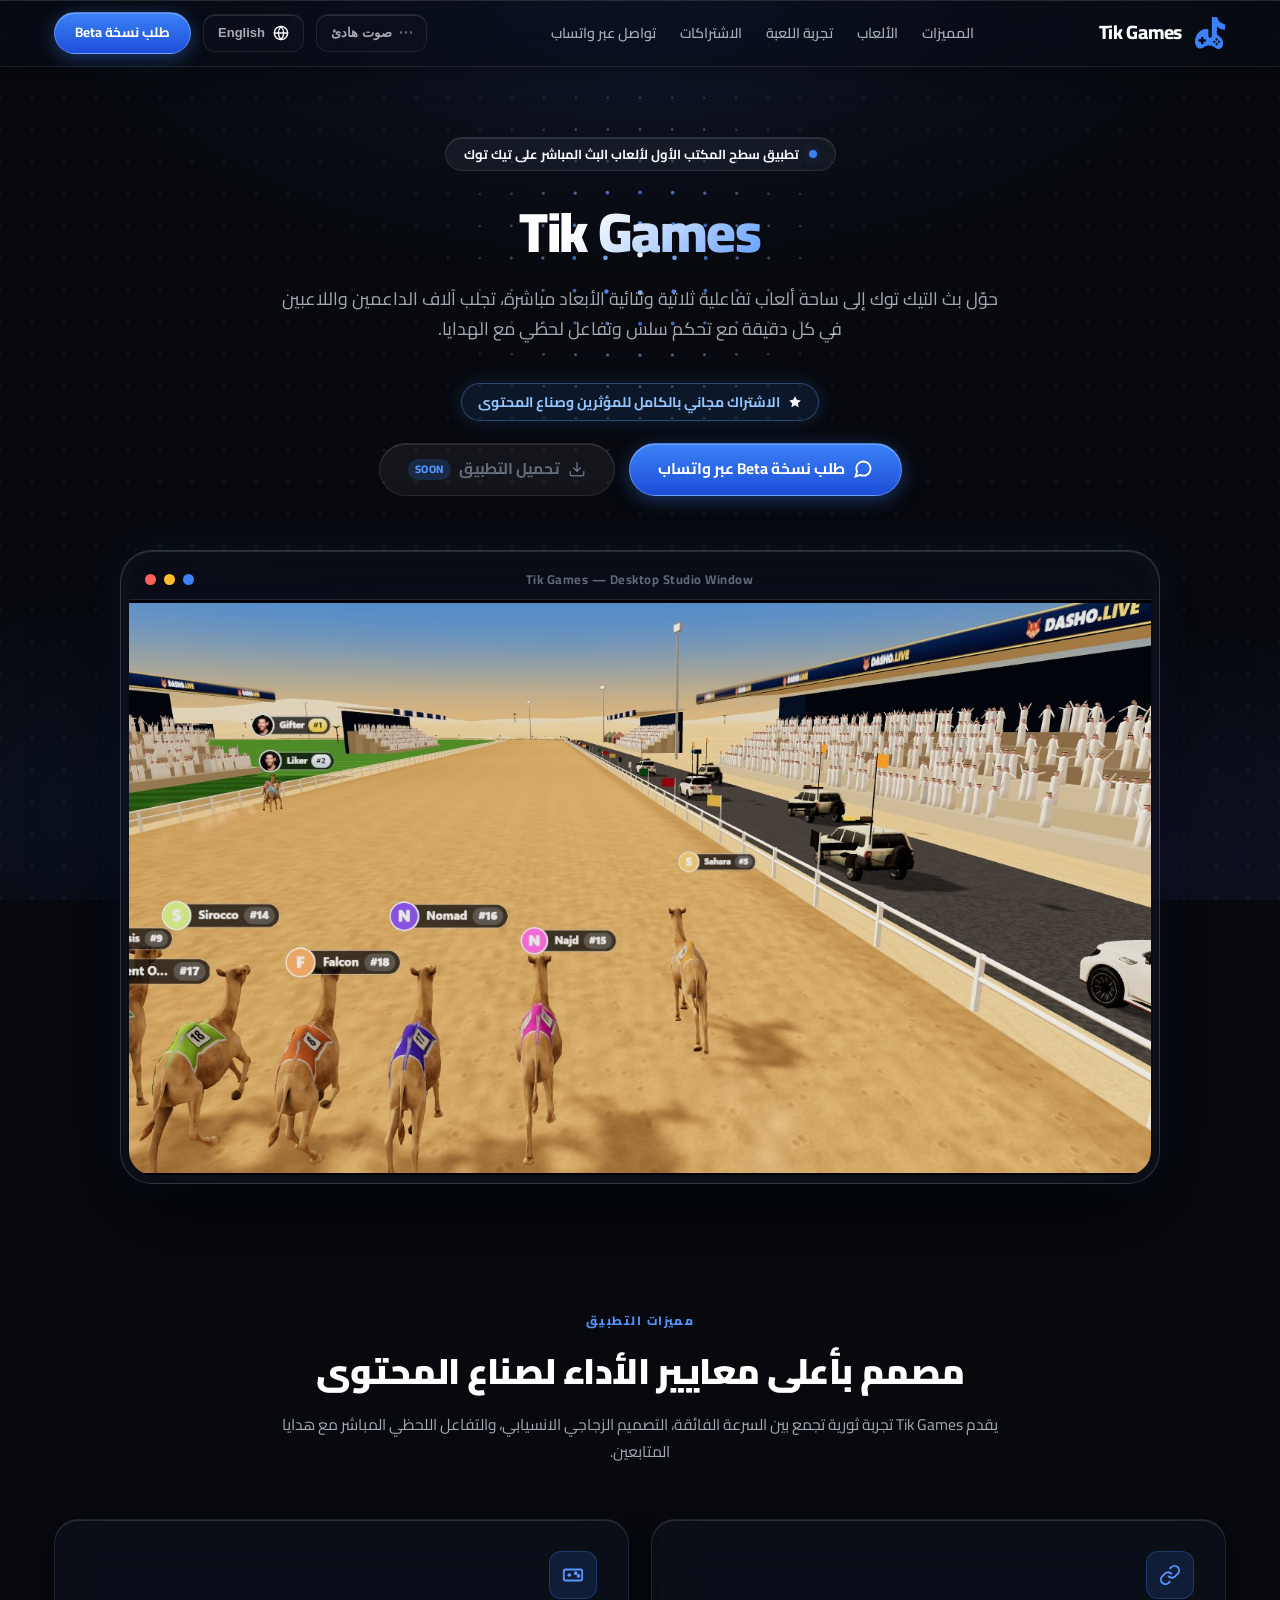
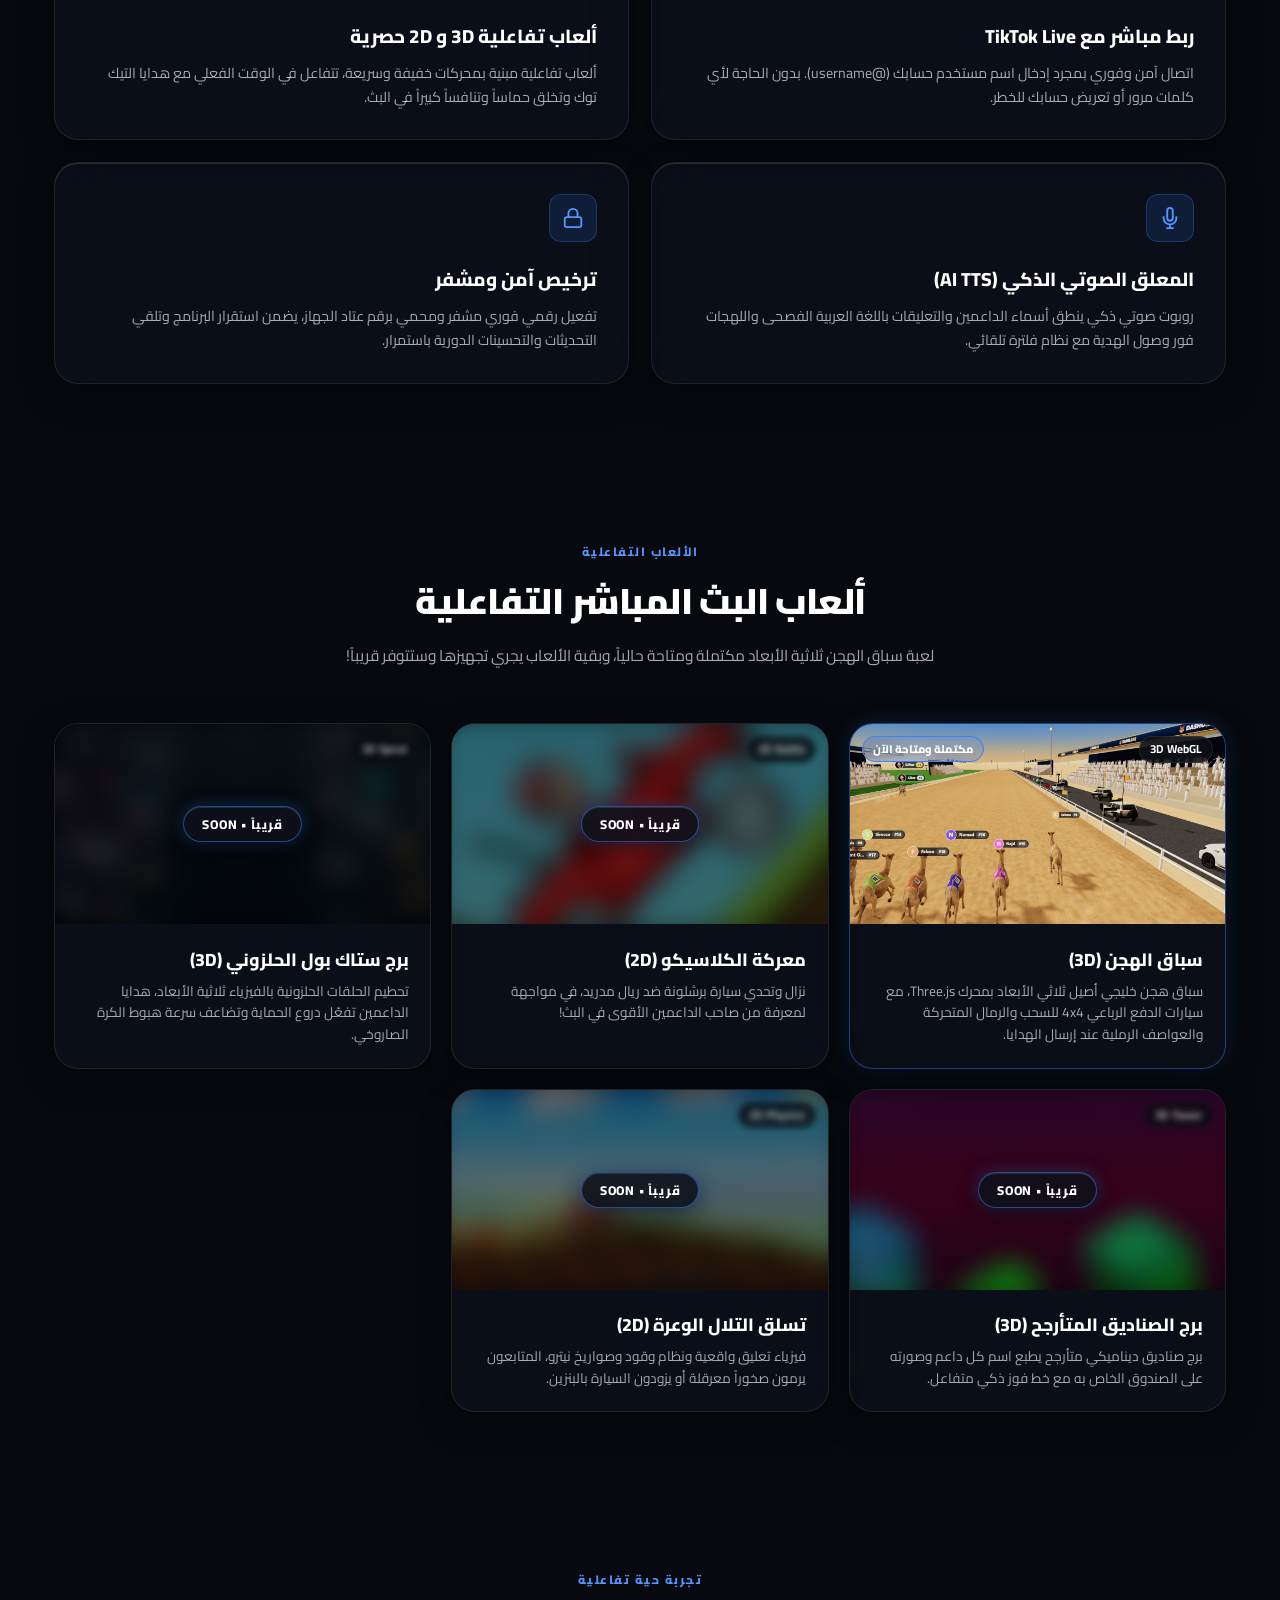
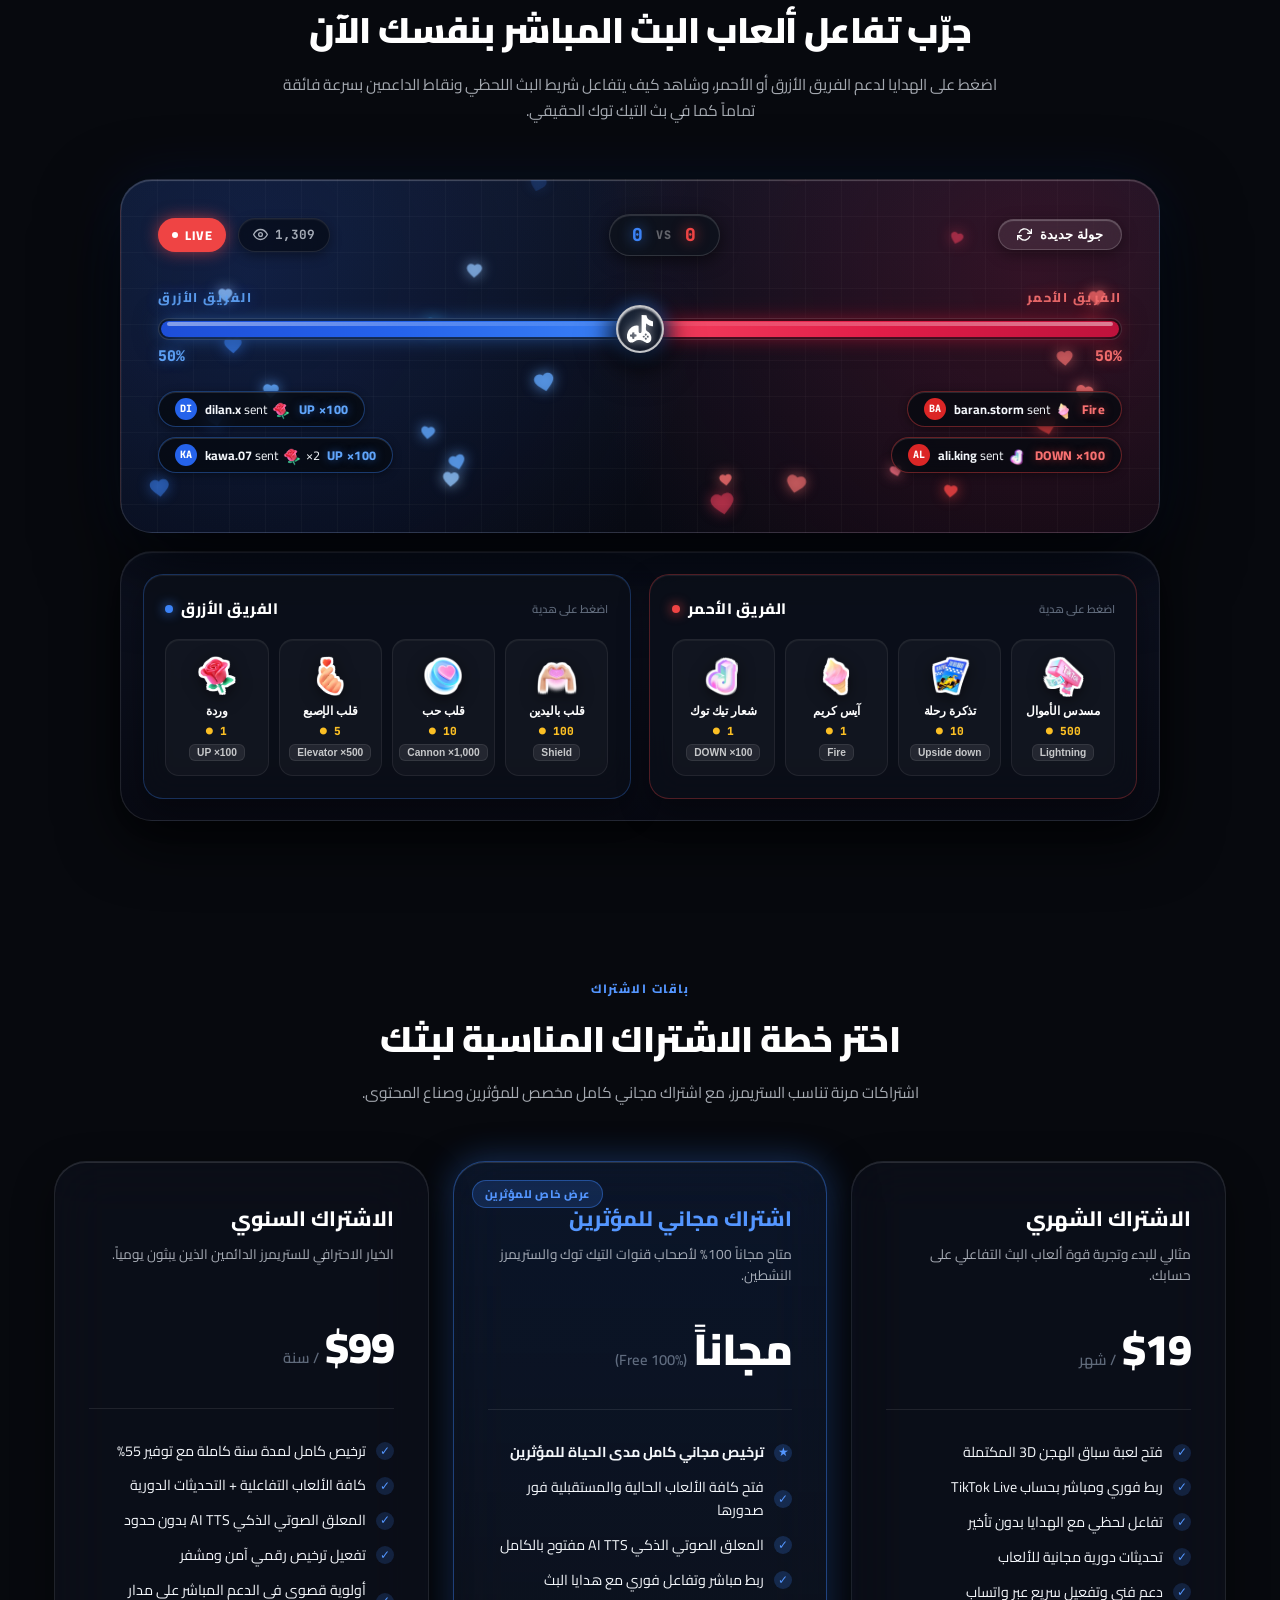
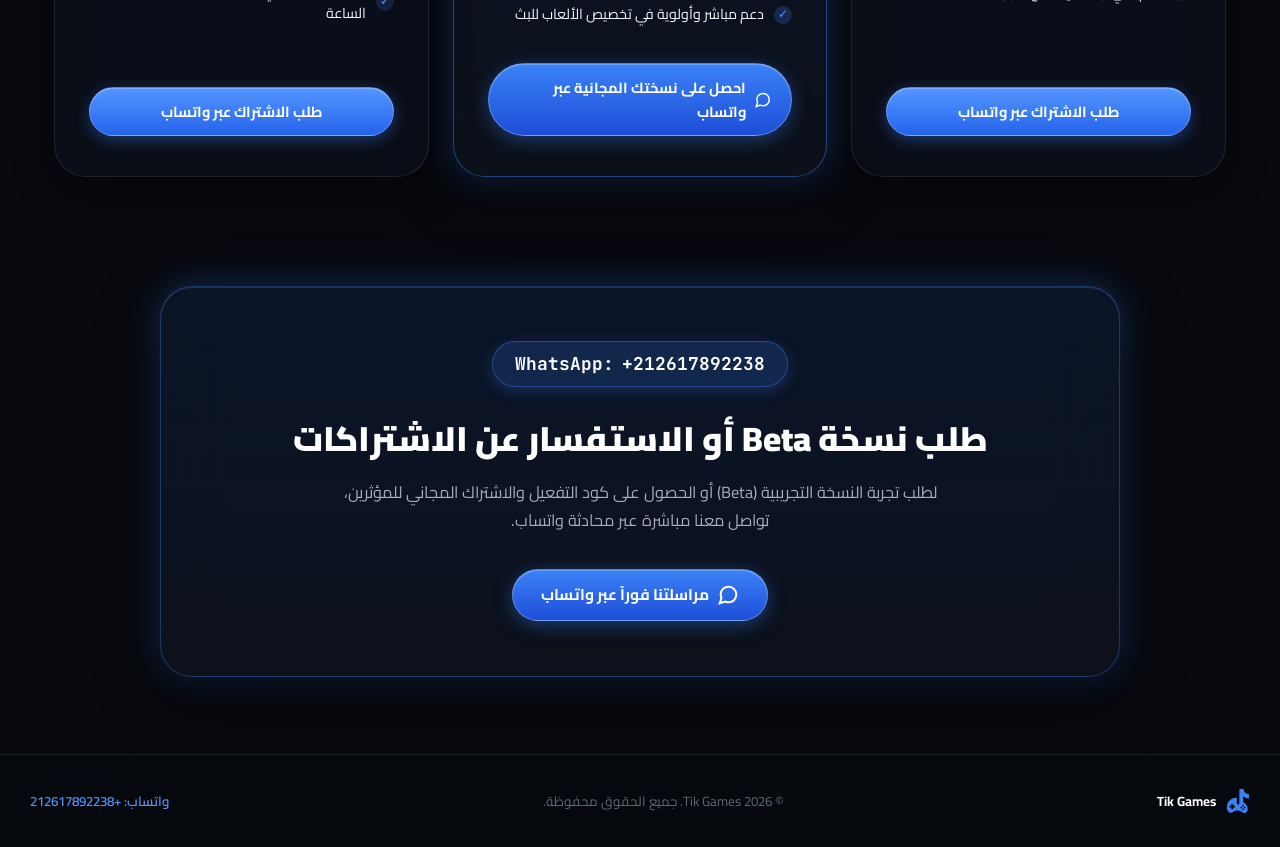
==== commit 3be98cf5: "update" ====
--- a/index.html
+++ b/index.html
@@ -3,10 +3,147 @@
 <head>
   <meta charset="UTF-8">
   <meta name="viewport" content="width=device-width, initial-scale=1.0">
-  <title>Tik Games</title>
+  <title>Tik Games | ألعاب بث تيك توك لايف تفاعلية وأدوات البث المباشر</title>
+
+  <!-- ===== SEO & SEARCH ENGINE INDEXING ===== -->
+  <link rel="canonical" href="https://tikgames.site/">
+  <meta name="description" content="Tik Games: تطبيق سطح المكتب الأول لألعاب بث تيك توك لايف التفاعلية وأدوات البث المباشر. ألعاب 3D و2D حصرية تتفاعل لحظياً مع هدايا المتابعين، معلق صوتي AI، وترخيص مجاني للمؤثرين.">
+  <meta name="keywords" content="ألعاب بث تيك توك, العاب لايف تيك توك, ادوات بث تيك توك, ادوات تيك توك لايف, العاب تفاعلية تيك توك, العاب بث مباشر, هدايا تيك توك, سباق الهجن 3D, TikTok Live games, TikTok Live tools, TikTok live interactive games, TikTok gifts game, TikTok streamer tools, Tik Games, tikgames.site">
+  <meta name="robots" content="index, follow, max-image-preview:large, max-snippet:-1, max-video-preview:-1">
+  <meta name="author" content="Tik Games">
+  <meta name="theme-color" content="#080a13">
+  <link rel="alternate" hreflang="ar" href="https://tikgames.site/">
+  <link rel="alternate" hreflang="en" href="https://tikgames.site/">
+  <link rel="alternate" hreflang="x-default" href="https://tikgames.site/">
+
+  <!-- Open Graph / Facebook / WhatsApp Preview -->
+  <meta property="og:type" content="website">
+  <meta property="og:url" content="https://tikgames.site/">
+  <meta property="og:site_name" content="Tik Games">
+  <meta property="og:locale" content="ar_AR">
+  <meta property="og:locale:alternate" content="en_US">
+  <meta property="og:title" content="Tik Games | تطبيق ألعاب بث تيك توك لايف التفاعلية">
+  <meta property="og:description" content="حوّل بث التيك توك إلى ساحة ألعاب تفاعلية مباشرة ثلاثية وثنائية الأبعاد تتفاعل فورياً مع هدايا الداعمين. اشتراك مجاني كامل للمؤثرين.">
+  <meta property="og:image" content="https://tikgames.site/assets/games/camelrace_poster.jpg">
+  <meta property="og:image:width" content="1200">
+  <meta property="og:image:height" content="630">
+  <meta property="og:image:alt" content="Tik Games - ألعاب بث تيك توك لايف">
+
+  <!-- Twitter / X Cards -->
+  <meta name="twitter:card" content="summary_large_image">
+  <meta name="twitter:url" content="https://tikgames.site/">
+  <meta name="twitter:title" content="Tik Games | ألعاب بث تيك توك لايف التفاعلية وأدوات الستريمرز">
+  <meta name="twitter:description" content="برنامج سطح المكتب لألعاب TikTok Live التفاعلية 3D و2D. تفاعل مباشر مع الهدايا بدون وسيط.">
+  <meta name="twitter:image" content="https://tikgames.site/assets/games/camelrace_poster.jpg">
+
+  <!-- Structured Data (JSON-LD) - Rich Snippets for Google Search -->
+  <script type="application/ld+json">
+  {
+    "@context": "https://schema.org",
+    "@graph": [
+      {
+        "@type": "WebSite",
+        "@id": "https://tikgames.site/#website",
+        "url": "https://tikgames.site/",
+        "name": "Tik Games",
+        "description": "تطبيق سطح المكتب الأول لألعاب بث تيك توك لايف التفاعلية وأدوات البث المباشر",
+        "inLanguage": ["ar", "en"],
+        "publisher": {
+          "@type": "Organization",
+          "name": "Tik Games",
+          "url": "https://tikgames.site/",
+          "logo": {
+            "@type": "ImageObject",
+            "url": "https://tikgames.site/assets/logo_box.png",
+            "width": 512,
+            "height": 512
+          }
+        }
+      },
+      {
+        "@type": "SoftwareApplication",
+        "@id": "https://tikgames.site/#software",
+        "name": "Tik Games",
+        "url": "https://tikgames.site/",
+        "applicationCategory": "GameApplication, MultimediaApplication",
+        "operatingSystem": "Windows 10, Windows 11",
+        "image": "https://tikgames.site/assets/logo_box.png",
+        "logo": "https://tikgames.site/assets/logo_box.png",
+        "publisher": {
+          "@type": "Organization",
+          "name": "Tik Games",
+          "url": "https://tikgames.site/",
+          "logo": "https://tikgames.site/assets/logo_box.png"
+        },
+        "description": "تطبيق متكامل للستريمرز وصناع المحتوى على تيك توك لتحويل البث المباشر إلى ألعاب تفاعلية ثلاثية وثنائية الأبعاد تتفاعل مع الهدايا والتعليقات بالصوت والصورة.",
+        "inLanguage": ["ar", "en"],
+        "keywords": "ألعاب بث تيك توك, أدوات بث تيك توك, العاب تيك توك لايف, TikTok Live games, TikTok Live tools",
+        "offers": [
+          {
+            "@type": "Offer",
+            "name": "ترخيص مجاني كامل مدى الحياة للمؤثرين",
+            "price": "0",
+            "priceCurrency": "USD",
+            "availability": "https://schema.org/InStock"
+          },
+          {
+            "@type": "Offer",
+            "name": "الاشتراك الشهري",
+            "price": "19",
+            "priceCurrency": "USD",
+            "availability": "https://schema.org/InStock"
+          }
+        ]
+      },
+      {
+        "@type": "FAQPage",
+        "@id": "https://tikgames.site/#faq",
+        "mainEntity": [
+          {
+            "@type": "Question",
+            "name": "ما هو تطبيق Tik Games لألعاب بث تيك توك لايف؟",
+            "acceptedAnswer": {
+              "@type": "Answer",
+              "text": "Tik Games هو برنامج سطح مكتب مخصص للستريمرز وصناع المحتوى على تيك توك، يتيح تشغيل ألعاب تفاعلية 3D و2D تتصل مباشرة ببث TikTok Live وتتفاعل فورياً مع هدايا الداعمين والتعليقات."
+            }
+          },
+          {
+            "@type": "Question",
+            "name": "كيف تتفاعل ألعاب البث المباشر مع هدايا التيك توك؟",
+            "acceptedAnswer": {
+              "@type": "Answer",
+              "text": "يتصل التطبيق بحسابك في تيك توك بدون الحاجة لكلمة مرور، وبمجرد إرسال أي متابع لهدية (مثل الوردة أو الصاروخ أو سيارة رياضية) تتفاعل اللعبة في نفس اللحظة عبر زيادة السرعة أو إطلاق مؤثرات وعقبات للمنافسين."
+            }
+          },
+          {
+            "@type": "Question",
+            "name": "هل يوفر Tik Games أدوات بث تيك توك ومعلق صوتي بالذكاء الاصطناعي؟",
+            "acceptedAnswer": {
+              "@type": "Answer",
+              "text": "نعم، يتضمن Tik Games معلقاً صوتياً ذكياً AI TTS ينطق أسماء الداعمين والتعليقات بالعربية الفصحى ومختلف اللهجات فور وصول الهدية مع نظام فلترة تلقائي."
+            }
+          },
+          {
+            "@type": "Question",
+            "name": "هل برنامج Tik Games مجاني للمؤثرين؟",
+            "acceptedAnswer": {
+              "@type": "Answer",
+              "text": "نعم! يقدم Tik Games اشتراكاً وترخيصاً مجانياً مدى الحياة بنسبة 100% لأصحاب قنوات التيك توك والستريمرز النشطين."
+            }
+          }
+        ]
+      }
+    ]
+  }
+  </script>
   
-  <!-- Favicon -->
-  <link rel="icon" type="image/x-icon" href="assets/icon.ico">
+  <!-- Favicon & App Icons (Official Dark Background with Royal Blue Border) -->
+  <link rel="icon" type="image/svg+xml" href="assets/logo_box.svg">
+  <link rel="icon" type="image/png" sizes="192x192" href="assets/logo_box_192.png">
+  <link rel="icon" type="image/png" sizes="96x96" href="assets/logo_box_96.png">
+  <link rel="icon" type="image/png" sizes="48x48" href="assets/logo_box_48.png">
+  <link rel="apple-touch-icon" sizes="180x180" href="assets/logo_box_180.png">
+  <link rel="shortcut icon" href="favicon.ico">
   
   <!-- Fonts (Apple Aesthetic: Cairo & Inter) -->
   <link rel="preconnect" href="https://fonts.googleapis.com">
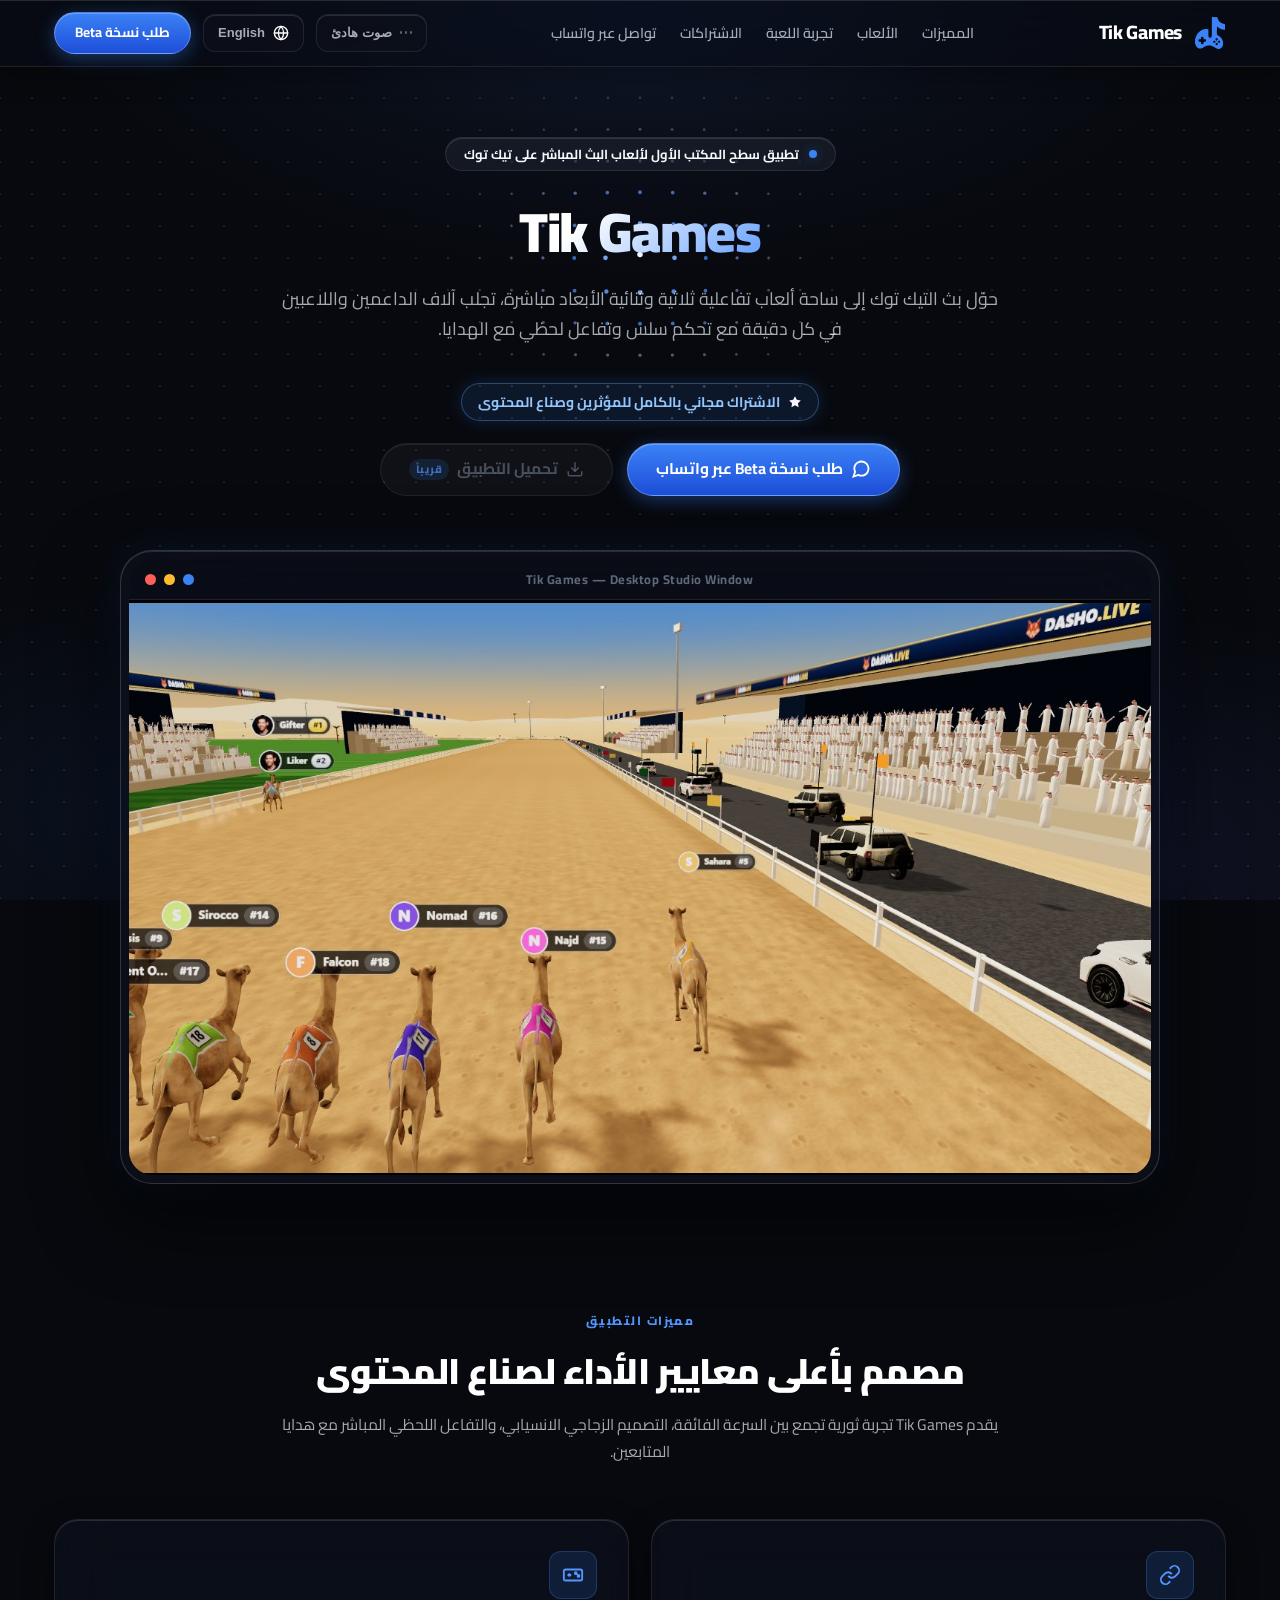
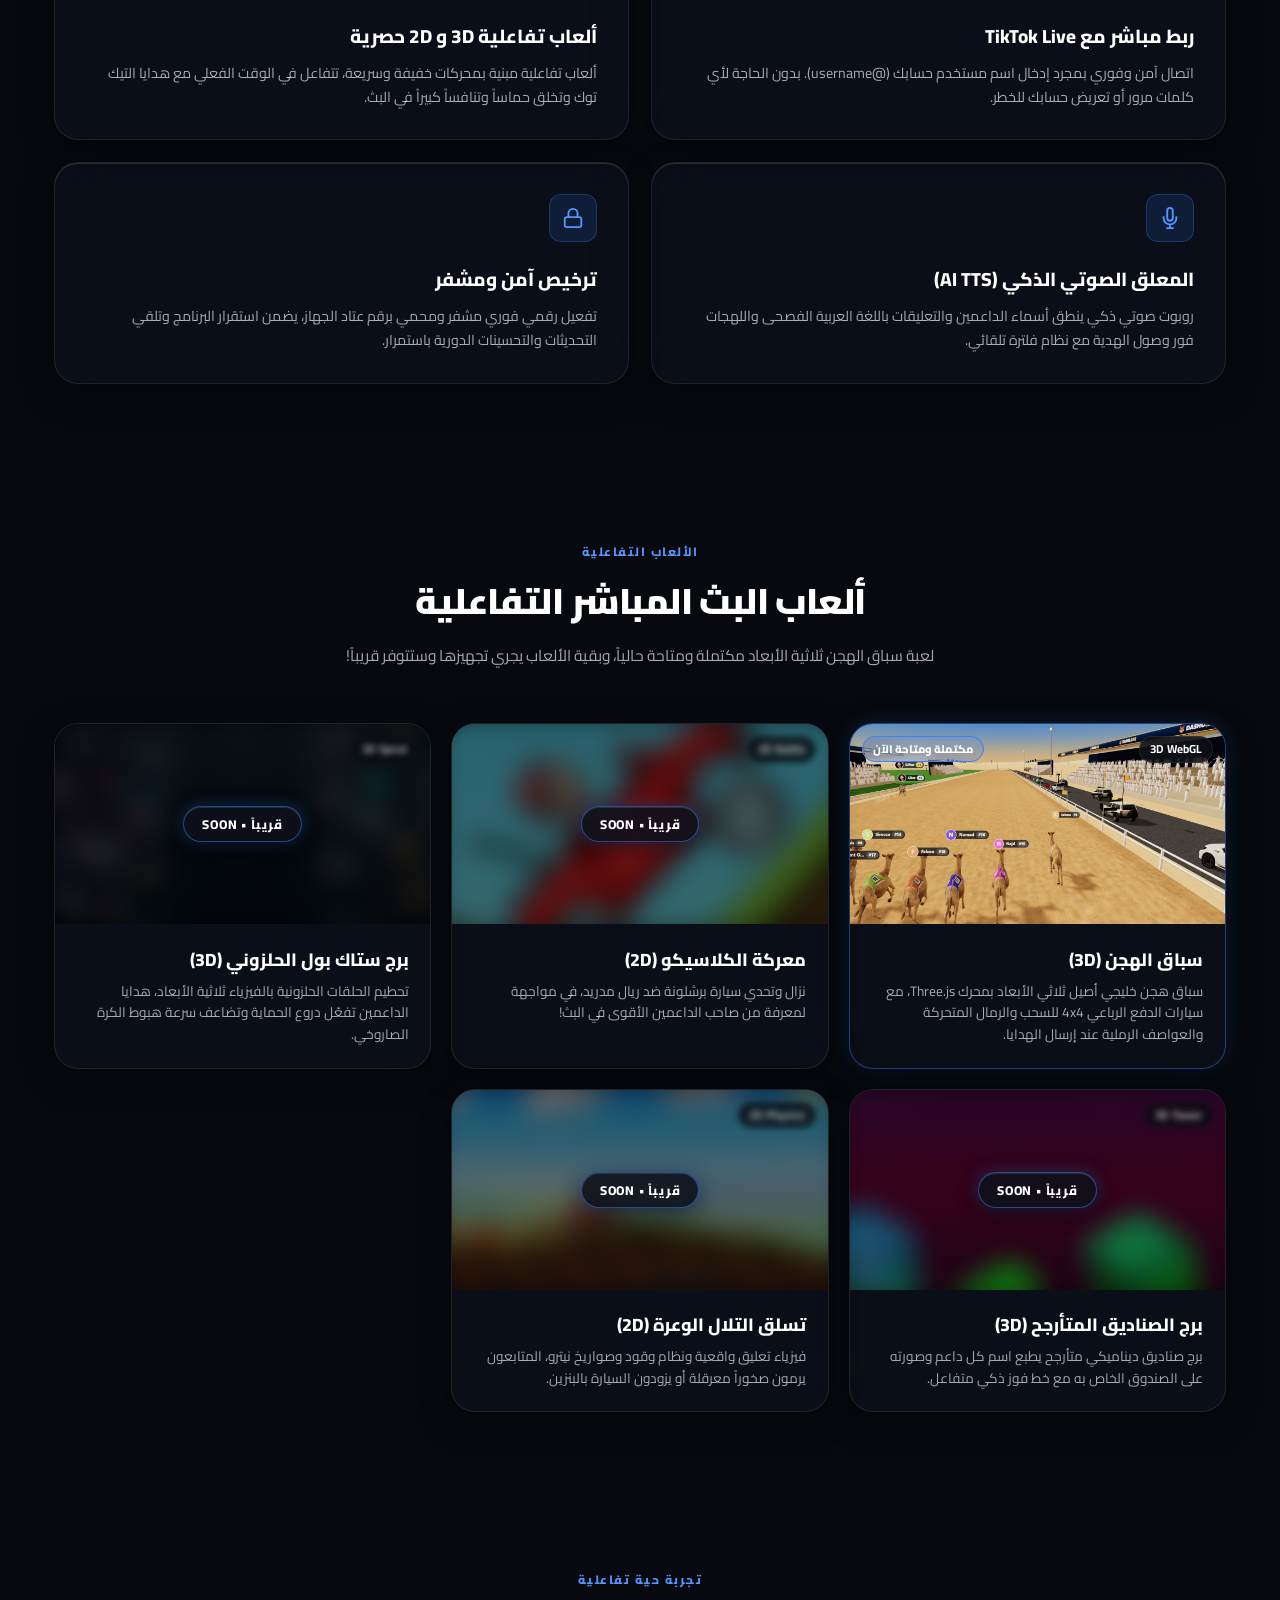
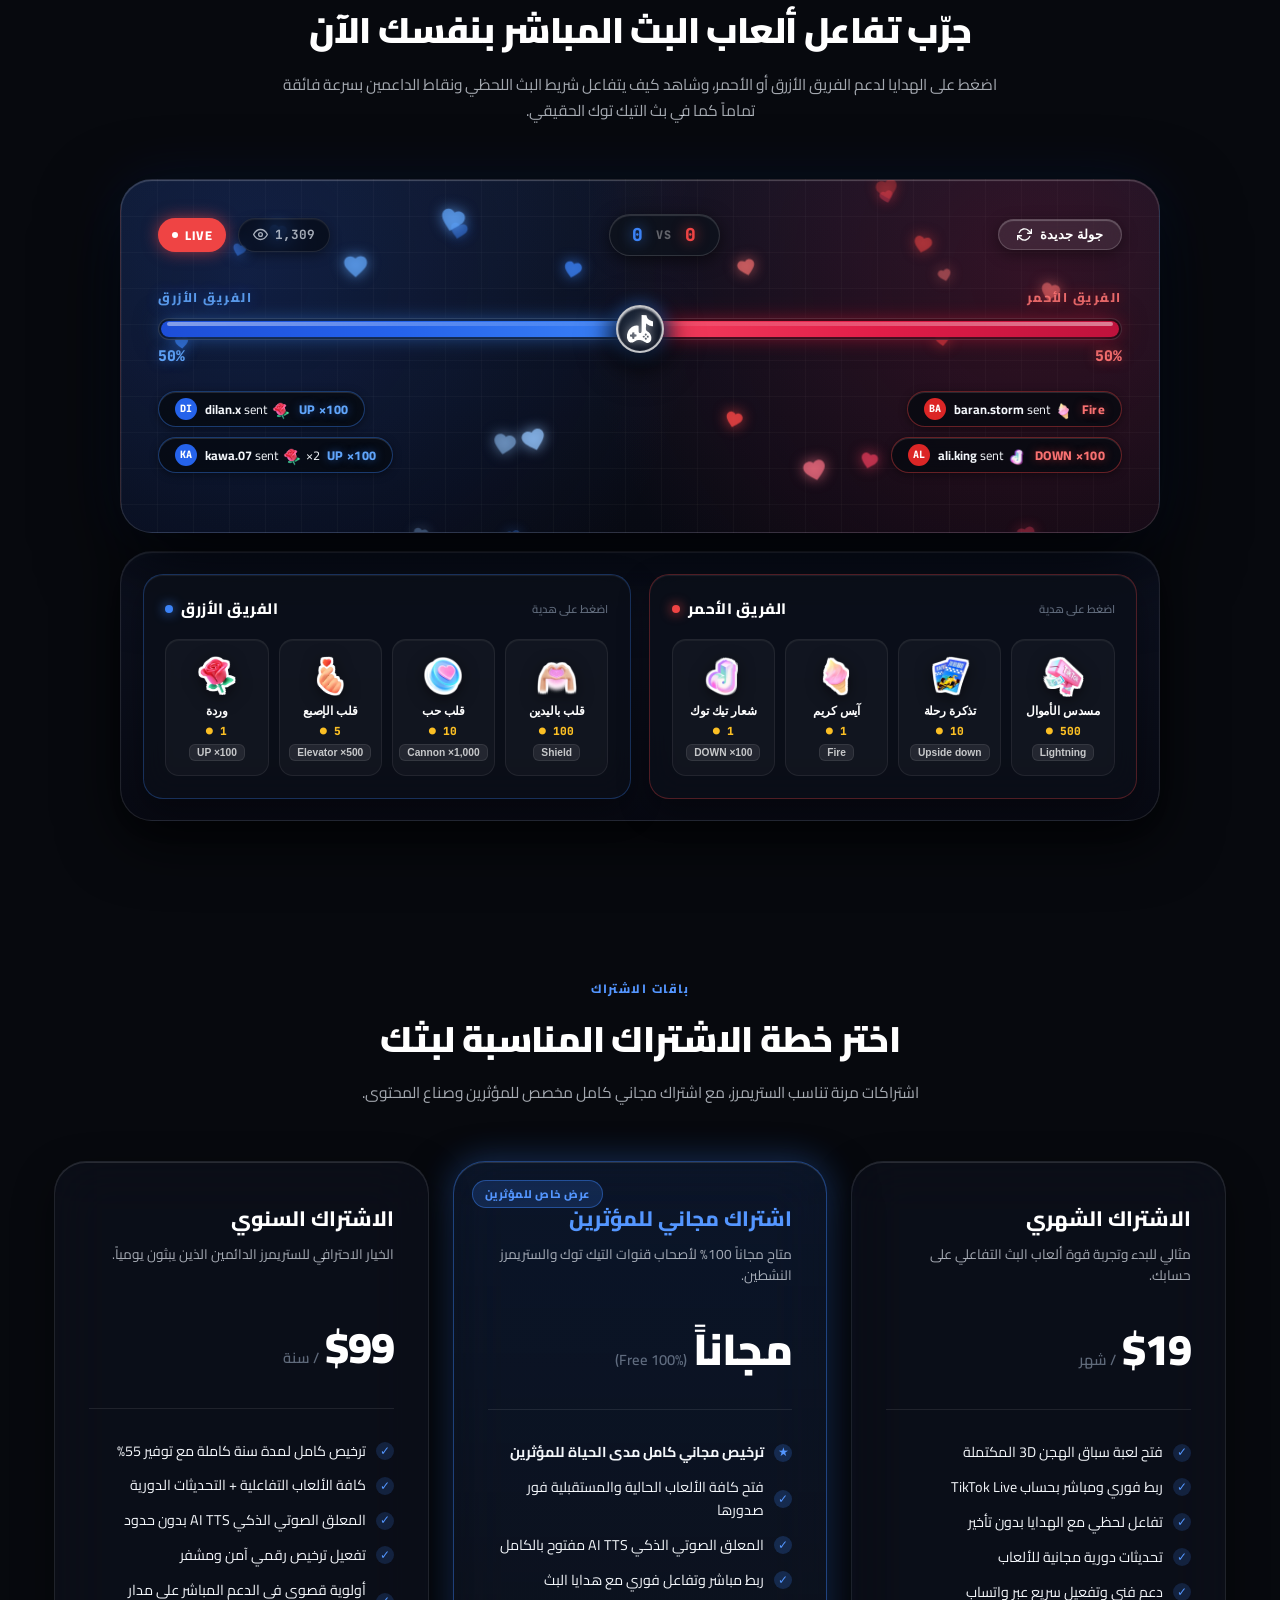
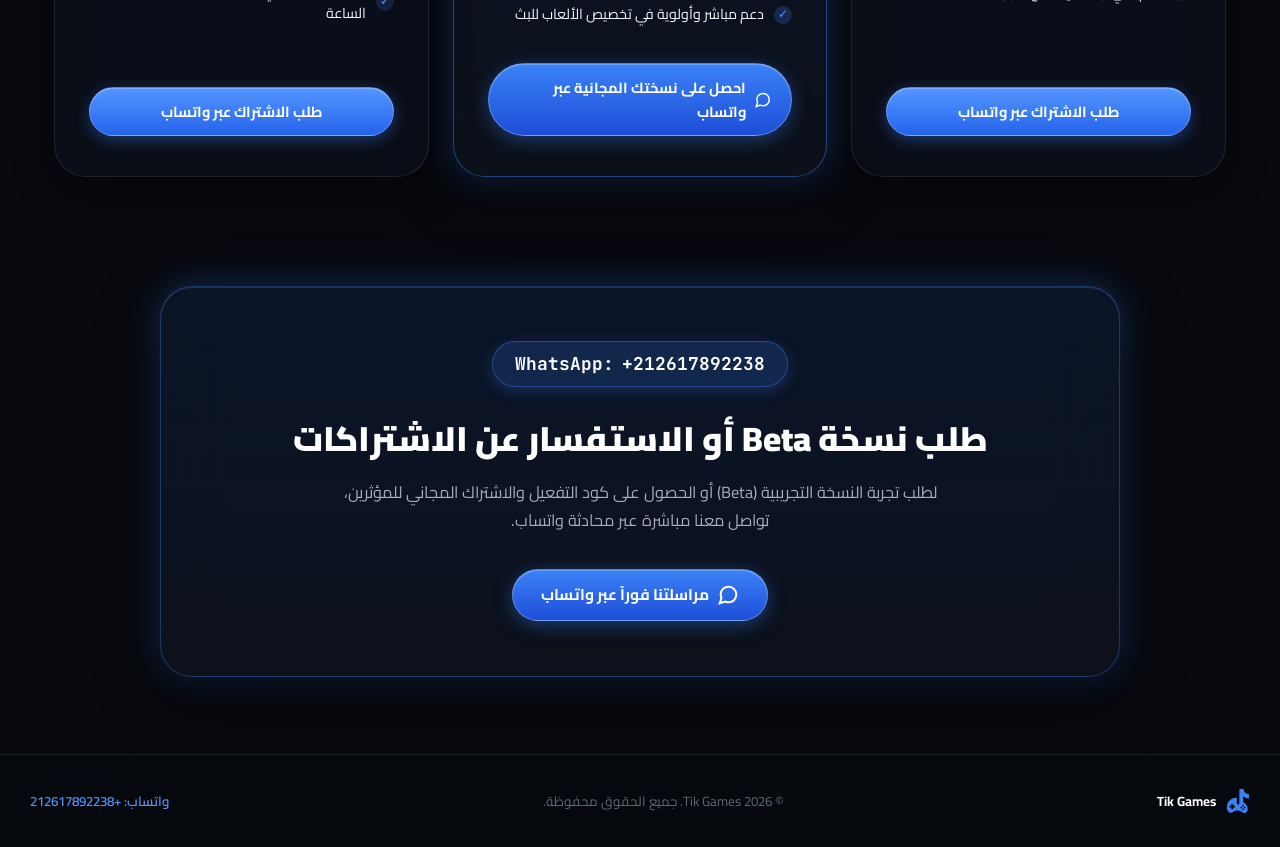
==== commit 17d0fef8: "update site" ====
--- a/index.html
+++ b/index.html
@@ -67,6 +67,8 @@
         "url": "https://tikgames.site/",
         "applicationCategory": "GameApplication, MultimediaApplication",
         "operatingSystem": "Windows 10, Windows 11",
+        "downloadUrl": "https://tikgames.site/download",
+        "softwareVersion": "0.1.1",
         "image": "https://tikgames.site/assets/logo_box.png",
         "logo": "https://tikgames.site/assets/logo_box.png",
         "publisher": {
@@ -203,8 +205,8 @@
         </button>
 
         <!-- WhatsApp Beta CTA -->
-        <a href="https://wa.me/212617892238?text=%D9%85%D8%B1%D8%AD%D8%A8%D8%A7%D8%8C%20%D8%A7%D8%B1%D9%8A%D8%AF%20%D8%B7%D9%84%D8%A8%20%D9%86%D8%B3%D8%AE%D8%A9%20Beta%20%D9%85%D9%86%20%D8%AA%D8%B7%D8%A8%D9%8A%D9%82%20Tik%20Games" target="_blank" class="btn-whatsapp-pill">
-          <span>طلب نسخة Beta</span>
+        <a href="https://wa.me/212617892238?text=%D9%85%D8%B1%D8%AD%D8%A8%D8%A7%D8%8C%20%D8%A7%D8%B1%D9%8A%D8%AF%20%D8%B7%D9%84%D8%A8%20%D9%86%D8%B3%D8%AE%D8%A9%20Beta%20%D9%85%D9%86%20%D8%AA%D8%B7%D8%A8%D9%8A%D9%82%20Tik%20Games" data-wa-key="wa_beta" target="_blank" class="btn-whatsapp-pill">
+          <span data-i18n="nav_beta_short">طلب نسخة Beta</span>
         </a>
       </div>
     </div>
@@ -234,22 +236,22 @@
 
     <!-- Call to actions -->
     <div class="hero-buttons-cluster">
-      <a href="https://wa.me/212617892238?text=%D9%85%D8%B1%D8%AD%D8%A8%D8%A7%D8%8C%20%D8%A7%D8%B1%D9%8A%D8%AF%20%D8%B7%D9%84%D8%A8%20%D9%86%D8%B3%D8%AE%D8%A9%20Beta%20%D9%85%D9%86%20%D8%AA%D8%B7%D8%A8%D9%8A%D9%82%20Tik%20Games" target="_blank" class="btn-whatsapp-pill btn-hero-large">
+      <a href="https://wa.me/212617892238?text=%D9%85%D8%B1%D8%AD%D8%A8%D8%A7%D8%8C%20%D8%A7%D8%B1%D9%8A%D8%AF%20%D8%B7%D9%84%D8%A8%20%D9%86%D8%B3%D8%AE%D8%A9%20Beta%20%D9%85%D9%86%20%D8%AA%D8%B7%D8%A8%D9%8A%D9%82%20Tik%20Games" data-wa-key="wa_beta" target="_blank" class="btn-whatsapp-pill btn-hero-large">
         <svg width="20" height="20" viewBox="0 0 24 24" fill="none" stroke="currentColor" stroke-width="2.2">
           <path d="M21 11.5a8.38 8.38 0 0 1-.9 3.8 8.5 8.5 0 0 1-7.6 4.7 8.38 8.38 0 0 1-3.8-.9L3 21l1.9-5.7a8.38 8.38 0 0 1-.9-3.8 8.5 8.5 0 0 1 4.7-7.6 8.38 8.38 0 0 1 3.8-.9h.5a8.48 8.48 0 0 1 8 8v.5z"/>
         </svg>
         <span data-i18n="hero_btn_beta">طلب نسخة Beta عبر واتساب</span>
       </a>
 
-      <!-- Download Soon Button -->
-      <div class="btn-soon-pill btn-hero-large" title="رابط التحميل سيكون متاحاً قريباً">
+      <!-- Download Soon Button (Disabled / Non-clickable) -->
+      <div class="btn-soon-pill btn-hero-large" aria-disabled="true" data-i18n-title="hero_soon_title" title="رابط التحميل سيكون متاحاً قريباً">
         <svg width="18" height="18" viewBox="0 0 24 24" fill="none" stroke="currentColor" stroke-width="2">
           <path d="M21 15v4a2 2 0 0 1-2 2H5a2 2 0 0 1-2-2v-4"/>
           <polyline points="7 10 12 15 17 10"/>
           <line x1="12" y1="15" x2="12" y2="3"/>
         </svg>
         <span data-i18n="hero_btn_download">تحميل التطبيق</span>
-        <span class="tag-soon-badge">Soon</span>
+        <span class="tag-soon-badge" data-i18n="hero_soon_badge">قريباً</span>
       </div>
     </div>
 
@@ -693,7 +695,7 @@
           <p class="pricing-tier-desc" data-i18n="tier_monthly_desc">مثالي للبدء وتجربة قوة ألعاب البث التفاعلي على حسابك.</p>
           <div class="pricing-price-wrap">
             <span class="price-number">$19</span>
-            <span class="price-period">/ شهر</span>
+            <span class="price-period" data-i18n="period_month">/ شهر</span>
           </div>
 
           <ul class="pricing-features-list">
@@ -721,8 +723,8 @@
         </div>
 
         <div class="pricing-card-action">
-          <a href="https://wa.me/212617892238?text=%D9%85%D8%B1%D8%AD%D8%A8%D8%A7%D8%8C%20%D8%A7%D8%B1%D9%8A%D8%AF%20%D8%B7%D9%84%D8%A8%20%D8%A7%D9%84%D8%A7%D8%B4%D8%AA%D8%B1%D8%A7%D9%83%20%D8%A7%D9%84%D8%B4%D9%87%D8%B1%D9%8A%20%D9%84%D8%AA%D8%B7%D8%A8%D9%8A%D9%82%20Tik%20Games" target="_blank" class="btn-apple-primary">
-            <span>طلب الاشتراك عبر واتساب</span>
+          <a href="https://wa.me/212617892238?text=%D9%85%D8%B1%D8%AD%D8%A8%D8%A7%D8%8C%20%D8%A7%D8%B1%D9%8A%D8%AF%20%D8%B7%D9%84%D8%A8%20%D8%A7%D9%84%D8%A7%D8%B4%D8%AA%D8%B1%D8%A7%D9%83%20%D8%A7%D9%84%D8%B4%D9%87%D8%B1%D9%8A%20%D9%84%D8%AA%D8%B7%D8%A8%D9%8A%D9%82%20Tik%20Games" data-wa-key="wa_monthly" target="_blank" class="btn-apple-primary">
+            <span data-i18n="btn_order_whatsapp">طلب الاشتراك عبر واتساب</span>
           </a>
         </div>
       </div>
@@ -734,7 +736,7 @@
           <h3 class="pricing-tier-name" style="color: var(--accent-top);" data-i18n="tier_inf_title">اشتراك مجاني للمؤثرين</h3>
           <p class="pricing-tier-desc" data-i18n="tier_inf_desc">متاح مجاناً 100% لأصحاب قنوات التيك توك والستريمرز النشطين.</p>
           <div class="pricing-price-wrap">
-            <span class="price-number price-free">مجاناً</span>
+            <span class="price-number price-free" data-i18n="price_free_word">مجاناً</span>
             <span class="price-period">(Free 100%)</span>
           </div>
 
@@ -763,11 +765,11 @@
         </div>
 
         <div class="pricing-card-action">
-          <a href="https://wa.me/212617892238?text=%D9%85%D8%B1%D8%AD%D8%A8%D8%A7%D8%8C%20%D8%A7%D9%86%D8%A7%20%D8%B5%D8%A7%D9%86%D8%B9%20%D9%85%D8%AD%D8%AA%D9%88%D9%89%20%D9%88%D8%A7%D8%B1%D9%8A%D8%AF%20%D8%A7%D9%84%D8%AD%D8%B5%D9%88%D9%84%20%D8%B9%D9%84%D9%89%20%D8%A7%D9%84%D8%A7%D8%B4%D8%AA%D8%B1%D8%A7%D9%83%20%D8%A7%D9%84%D9%85%D8%AC%D8%A7%D9%86%D9%8A%20%D8%A7%D9%84%D8%AE%D8%A7%D8%B5%20%D8%A8%D8%A7%D9%84%D9%85%D8%A4%D8%AB%D8%B1%D9%8A%D9%86%20%D9%84%D8%AA%D8%B7%D8%A8%D9%8A%D9%82%20Tik%20Games" target="_blank" class="btn-whatsapp-pill">
+          <a href="https://wa.me/212617892238?text=%D9%85%D8%B1%D8%AD%D8%A8%D8%A7%D8%8C%20%D8%A7%D9%86%D8%A7%20%D8%B5%D8%A7%D9%86%D8%B9%20%D9%85%D8%AD%D8%AA%D9%88%D9%89%20%D9%88%D8%A7%D8%B1%D9%8A%D8%AF%20%D8%A7%D9%84%D8%AD%D8%B5%D9%88%D9%84%20%D8%B9%D9%84%D9%89%20%D8%A7%D9%84%D8%A7%D8%B4%D8%AA%D8%B1%D8%A7%D9%83%20%D8%A7%D9%84%D9%85%D8%AC%D8%A7%D9%86%D9%8A%20%D8%A7%D9%84%D8%AE%D8%A7%D8%B5%20%D8%A8%D8%A7%D9%84%D9%85%D8%A4%D8%AB%D8%B1%D9%8A%D9%86%20%D9%84%D8%AA%D8%B7%D8%A8%D9%8A%D9%82%20Tik%20Games" data-wa-key="wa_influencer" target="_blank" class="btn-whatsapp-pill">
             <svg width="18" height="18" viewBox="0 0 24 24" fill="none" stroke="currentColor" stroke-width="2">
               <path d="M21 11.5a8.38 8.38 0 0 1-.9 3.8 8.5 8.5 0 0 1-7.6 4.7 8.38 8.38 0 0 1-3.8-.9L3 21l1.9-5.7a8.38 8.38 0 0 1-.9-3.8 8.5 8.5 0 0 1 4.7-7.6 8.38 8.38 0 0 1 3.8-.9h.5a8.48 8.48 0 0 1 8 8v.5z"/>
             </svg>
-            <span>احصل على نسختك المجانية عبر واتساب</span>
+            <span data-i18n="btn_free_whatsapp">احصل على نسختك المجانية عبر واتساب</span>
           </a>
         </div>
       </div>
@@ -779,7 +781,7 @@
           <p class="pricing-tier-desc" data-i18n="tier_yearly_desc">الخيار الاحترافي للستريمرز الدائمين الذين يبثون يومياً.</p>
           <div class="pricing-price-wrap">
             <span class="price-number">$99</span>
-            <span class="price-period">/ سنة</span>
+            <span class="price-period" data-i18n="period_year">/ سنة</span>
           </div>
 
           <ul class="pricing-features-list">
@@ -807,8 +809,8 @@
         </div>
 
         <div class="pricing-card-action">
-          <a href="https://wa.me/212617892238?text=%D9%85%D8%B1%D8%AD%D8%A8%D8%A7%D8%8C%20%D8%A7%D8%B1%D9%8A%D8%AF%20%D8%B7%D9%84%D8%A8%20%D8%A7%D9%84%D8%A7%D8%B4%D8%AA%D8%B1%D8%A7%D9%83%20%D8%A7%D9%84%D8%B3%D9%86%D9%88%D9%8A%20%D9%84%D8%AA%D8%B7%D8%A8%D9%8A%D9%82%20Tik%20Games" target="_blank" class="btn-apple-primary">
-            <span>طلب الاشتراك عبر واتساب</span>
+          <a href="https://wa.me/212617892238?text=%D9%85%D8%B1%D8%AD%D8%A8%D8%A7%D8%8C%20%D8%A7%D8%B1%D9%8A%D8%AF%20%D8%B7%D9%84%D8%A8%20%D8%A7%D9%84%D8%A7%D8%B4%D8%AA%D8%B1%D8%A7%D9%83%20%D8%A7%D9%84%D8%B3%D9%86%D9%88%D9%8A%20%D9%84%D8%AA%D8%B7%D8%A8%D9%8A%D9%82%20Tik%20Games" data-wa-key="wa_yearly" target="_blank" class="btn-apple-primary">
+            <span data-i18n="btn_order_whatsapp">طلب الاشتراك عبر واتساب</span>
           </a>
         </div>
       </div>
@@ -833,7 +835,7 @@
         لطلب تجربة النسخة التجريبية (Beta) أو الحصول على كود التفعيل والاشتراك المجاني للمؤثرين، تواصل معنا مباشرة عبر محادثة واتساب.
       </p>
 
-      <a href="https://wa.me/212617892238?text=%D9%85%D8%B1%D8%AD%D8%A8%D8%A7%D8%8C%20%D8%A7%D8%B1%D9%8A%D8%AF%20%D8%B7%D9%84%D8%A8%20%D9%86%D8%B3%D8%AE%D8%A9%20Beta%20%D9%85%D9%86%20%D8%AA%D8%B7%D8%A8%D9%8A%D9%82%20Tik%20Games" target="_blank" class="btn-whatsapp-pill btn-hero-large">
+      <a href="https://wa.me/212617892238?text=%D9%85%D8%B1%D8%AD%D8%A8%D8%A7%D8%8C%20%D8%A7%D8%B1%D9%8A%D8%AF%20%D8%B7%D9%84%D8%A8%20%D9%86%D8%B3%D8%AE%D8%A9%20Beta%20%D9%85%D9%86%20%D8%AA%D8%B7%D8%A8%D9%8A%D9%82%20Tik%20Games" data-wa-key="wa_beta" target="_blank" class="btn-whatsapp-pill btn-hero-large">
         <svg width="22" height="22" viewBox="0 0 24 24" fill="none" stroke="currentColor" stroke-width="2.2">
           <path d="M21 11.5a8.38 8.38 0 0 1-.9 3.8 8.5 8.5 0 0 1-7.6 4.7 8.38 8.38 0 0 1-3.8-.9L3 21l1.9-5.7a8.38 8.38 0 0 1-.9-3.8 8.5 8.5 0 0 1 4.7-7.6 8.38 8.38 0 0 1 3.8-.9h.5a8.48 8.48 0 0 1 8 8v.5z"/>
         </svg>
@@ -854,12 +856,12 @@
       </div>
 
       <div>
-        <span>© 2026 Tik Games. جميع الحقوق محفوظة.</span>
+        <span data-i18n="footer_rights">© 2026 Tik Games. جميع الحقوق محفوظة.</span>
       </div>
 
       <div>
         <a href="https://wa.me/212617892238" target="_blank" style="color: var(--accent-top); text-decoration: none; font-weight: 600;">
-          واتساب: +212617892238
+          <span data-i18n="footer_whatsapp">واتساب: +212617892238</span>
         </a>
       </div>
     </div>
--- a/styles.css
+++ b/styles.css
@@ -388,6 +388,8 @@
   font-weight: 700;
   text-decoration: none;
   cursor: not-allowed;
+  user-select: none;
+  opacity: 0.72;
   box-shadow: var(--specular-inset);
 }
 
@@ -400,6 +402,351 @@
   border-radius: var(--radius-pill);
   letter-spacing: 0.5px;
   text-transform: uppercase;
+}
+
+/* Active Latest Release Download Pill (Apple Frosted Glass + Royal Blue Accent) */
+.btn-download-pill {
+  display: inline-flex;
+  align-items: center;
+  gap: 10px;
+  padding: 9px 18px;
+  border-radius: var(--radius-pill);
+  background: rgba(255, 255, 255, 0.08);
+  backdrop-filter: var(--glass-blur);
+  -webkit-backdrop-filter: var(--glass-blur);
+  border: 1px solid rgba(59, 130, 246, 0.45);
+  color: #ffffff;
+  font-size: 0.88rem;
+  font-weight: 700;
+  text-decoration: none;
+  cursor: pointer;
+  box-shadow: 0 4px 18px rgba(59, 130, 246, 0.18), var(--specular-inset);
+  transition: all 0.25s var(--ease-apple);
+}
+
+.btn-download-pill:hover {
+  background: rgba(59, 130, 246, 0.18);
+  border-color: rgba(96, 165, 250, 0.85);
+  transform: translateY(-2px) scale(1.02);
+  box-shadow: 0 8px 28px rgba(59, 130, 246, 0.35), var(--specular-inset-strong);
+}
+
+.tag-version-badge {
+  background: rgba(59, 130, 246, 0.25);
+  border: 1px solid rgba(59, 130, 246, 0.45);
+  color: #93c5fd;
+  font-family: 'JetBrains Mono', monospace;
+  font-size: 0.72rem;
+  font-weight: 700;
+  padding: 2px 8px;
+  border-radius: var(--radius-pill);
+  letter-spacing: 0.4px;
+}
+
+/* Dedicated /download Portal (Matches Main Site Apple Glass Architecture) */
+.download-page-wrap {
+  position: relative;
+  z-index: 1;
+  max-width: 920px;
+  min-height: calc(100vh - 155px);
+  margin: 0 auto;
+  padding: 2.8rem 24px 4rem;
+  display: flex;
+  flex-direction: column;
+  align-items: center;
+  justify-content: center;
+  gap: 1.5rem;
+}
+
+.download-studio-frame {
+  width: 100%;
+  background: var(--glass-panel);
+  backdrop-filter: var(--glass-blur);
+  -webkit-backdrop-filter: var(--glass-blur);
+  border: 1px solid var(--border-glass-strong);
+  border-radius: var(--radius-xl);
+  overflow: hidden;
+  box-shadow:
+    0 32px 80px rgba(0, 0, 0, 0.58),
+    0 0 60px rgba(59, 130, 246, 0.14),
+    var(--specular-inset-strong);
+}
+
+.download-studio-body {
+  padding: 2.4rem 2.2rem 2.2rem;
+  text-align: center;
+}
+
+.download-icon-halo {
+  position: relative;
+  width: 92px;
+  height: 92px;
+  margin: 0 auto 1.25rem;
+  display: flex;
+  align-items: center;
+  justify-content: center;
+}
+
+.download-icon-halo::before {
+  content: '';
+  position: absolute;
+  inset: -14px;
+  border-radius: 50%;
+  background: radial-gradient(circle, rgba(59, 130, 246, 0.32) 0%, transparent 70%);
+  pointer-events: none;
+}
+
+.download-app-icon {
+  position: relative;
+  width: 84px;
+  height: 84px;
+  border-radius: 20px;
+  filter: drop-shadow(0 12px 28px rgba(59, 130, 246, 0.35));
+}
+
+.download-status-pill {
+  display: inline-flex;
+  align-items: center;
+  gap: 8px;
+  padding: 5px 14px;
+  border-radius: var(--radius-pill);
+  background: rgba(59, 130, 246, 0.14);
+  border: 1px solid rgba(59, 130, 246, 0.34);
+  color: #93c5fd;
+  font-size: 0.8rem;
+  font-weight: 700;
+  margin-bottom: 1rem;
+}
+
+.download-title {
+  font-size: clamp(1.65rem, 3.2vw, 2.25rem);
+  font-weight: 900;
+  color: #ffffff;
+  letter-spacing: -0.02em;
+  margin-bottom: 0.5rem;
+}
+
+.download-subtitle {
+  font-size: 0.98rem;
+  color: var(--text-secondary);
+  max-width: 540px;
+  margin: 0 auto 1.5rem;
+  line-height: 1.65;
+}
+
+.download-spinner {
+  width: 26px;
+  height: 26px;
+  margin: 0 auto 1.25rem;
+  border-radius: 50%;
+  border: 3px solid rgba(59, 130, 246, 0.2);
+  border-top-color: #3b82f6;
+  animation: tgSpin 0.8s linear infinite;
+}
+
+.download-spinner.done {
+  display: none;
+}
+
+@keyframes tgSpin {
+  to { transform: rotate(360deg); }
+}
+
+.download-stats-grid {
+  display: grid;
+  grid-template-columns: repeat(3, 1fr);
+  gap: 12px;
+  margin: 1.5rem 0 1rem;
+}
+
+.download-stat-tile {
+  background: rgba(255, 255, 255, 0.04);
+  border: 1px solid var(--border-glass);
+  border-radius: var(--radius-md);
+  padding: 14px 12px;
+  text-align: center;
+  box-shadow: var(--specular-inset);
+}
+
+.download-stat-label {
+  display: block;
+  font-size: 0.76rem;
+  font-weight: 600;
+  color: var(--text-muted);
+  margin-bottom: 4px;
+}
+
+.download-stat-value {
+  display: block;
+  font-family: var(--font-mono);
+  font-size: 0.98rem;
+  font-weight: 700;
+  color: #ffffff;
+  direction: ltr;
+  unicode-bidi: isolate;
+}
+
+.download-file-bar {
+  display: flex;
+  align-items: center;
+  justify-content: space-between;
+  gap: 12px;
+  padding: 11px 16px;
+  border-radius: var(--radius-sm);
+  background: rgba(7, 9, 14, 0.65);
+  border: 1px solid var(--border-glass);
+  margin-bottom: 1.75rem;
+  direction: ltr;
+}
+
+.download-file-name {
+  font-family: var(--font-mono);
+  font-size: 0.84rem;
+  font-weight: 600;
+  color: #e2e8f0;
+  overflow: hidden;
+  text-overflow: ellipsis;
+  white-space: nowrap;
+}
+
+.download-source-tag {
+  font-family: var(--font-mono);
+  font-size: 0.72rem;
+  font-weight: 700;
+  color: #93c5fd;
+  background: rgba(59, 130, 246, 0.16);
+  border: 1px solid rgba(59, 130, 246, 0.32);
+  padding: 3px 9px;
+  border-radius: var(--radius-pill);
+  flex-shrink: 0;
+}
+
+.download-actions-row {
+  display: flex;
+  align-items: center;
+  justify-content: center;
+  gap: 12px;
+  flex-wrap: wrap;
+}
+
+.download-actions-row .btn-whatsapp-pill,
+.download-actions-row .btn-download-pill {
+  min-width: 220px;
+  justify-content: center;
+}
+
+.download-steps-grid {
+  width: 100%;
+  display: grid;
+  grid-template-columns: repeat(3, 1fr);
+  gap: 14px;
+}
+
+.download-step-card {
+  background: var(--glass-panel);
+  backdrop-filter: var(--glass-blur);
+  -webkit-backdrop-filter: var(--glass-blur);
+  border: 1px solid var(--border-glass);
+  border-radius: var(--radius-lg);
+  padding: 1.25rem 1.2rem;
+  box-shadow: var(--specular-inset);
+}
+
+.download-step-num {
+  display: inline-flex;
+  align-items: center;
+  justify-content: center;
+  width: 28px;
+  height: 28px;
+  border-radius: 50%;
+  background: rgba(59, 130, 246, 0.18);
+  border: 1px solid rgba(59, 130, 246, 0.4);
+  color: var(--accent-top);
+  font-family: var(--font-mono);
+  font-size: 0.78rem;
+  font-weight: 800;
+  margin-bottom: 0.65rem;
+}
+
+.download-step-title {
+  font-size: 0.96rem;
+  font-weight: 800;
+  color: #ffffff;
+  margin-bottom: 0.3rem;
+}
+
+.download-step-desc {
+  font-size: 0.84rem;
+  color: var(--text-secondary);
+  line-height: 1.55;
+}
+
+.download-changelog-card {
+  width: 100%;
+  background: var(--glass-panel);
+  backdrop-filter: var(--glass-blur);
+  -webkit-backdrop-filter: var(--glass-blur);
+  border: 1px solid var(--border-glass);
+  border-radius: var(--radius-lg);
+  padding: 1.35rem 1.5rem;
+  box-shadow: var(--specular-inset);
+}
+
+.download-changelog-title {
+  font-size: 0.95rem;
+  font-weight: 800;
+  color: #ffffff;
+  margin-bottom: 0.75rem;
+  display: flex;
+  align-items: center;
+  gap: 8px;
+}
+
+.download-changelog-list {
+  list-style: none;
+  display: flex;
+  flex-direction: column;
+  gap: 8px;
+}
+
+.download-changelog-list li {
+  font-size: 0.86rem;
+  color: var(--text-secondary);
+  display: flex;
+  align-items: center;
+  gap: 10px;
+}
+
+.download-changelog-list li::before {
+  content: '';
+  width: 6px;
+  height: 6px;
+  border-radius: 50%;
+  background: var(--accent);
+  box-shadow: 0 0 8px var(--accent-glow);
+  flex-shrink: 0;
+}
+
+@media (max-width: 720px) {
+  .download-studio-body {
+    padding: 1.75rem 1.25rem;
+  }
+  .download-stats-grid,
+  .download-steps-grid {
+    grid-template-columns: 1fr;
+    gap: 10px;
+  }
+  .download-actions-row {
+    flex-direction: column;
+  }
+  .download-actions-row .btn-whatsapp-pill,
+  .download-actions-row .btn-download-pill {
+    width: 100%;
+  }
+  .download-file-bar {
+    flex-direction: column;
+    align-items: flex-start;
+  }
 }
 
 /* --------------------------------------------------------------------------
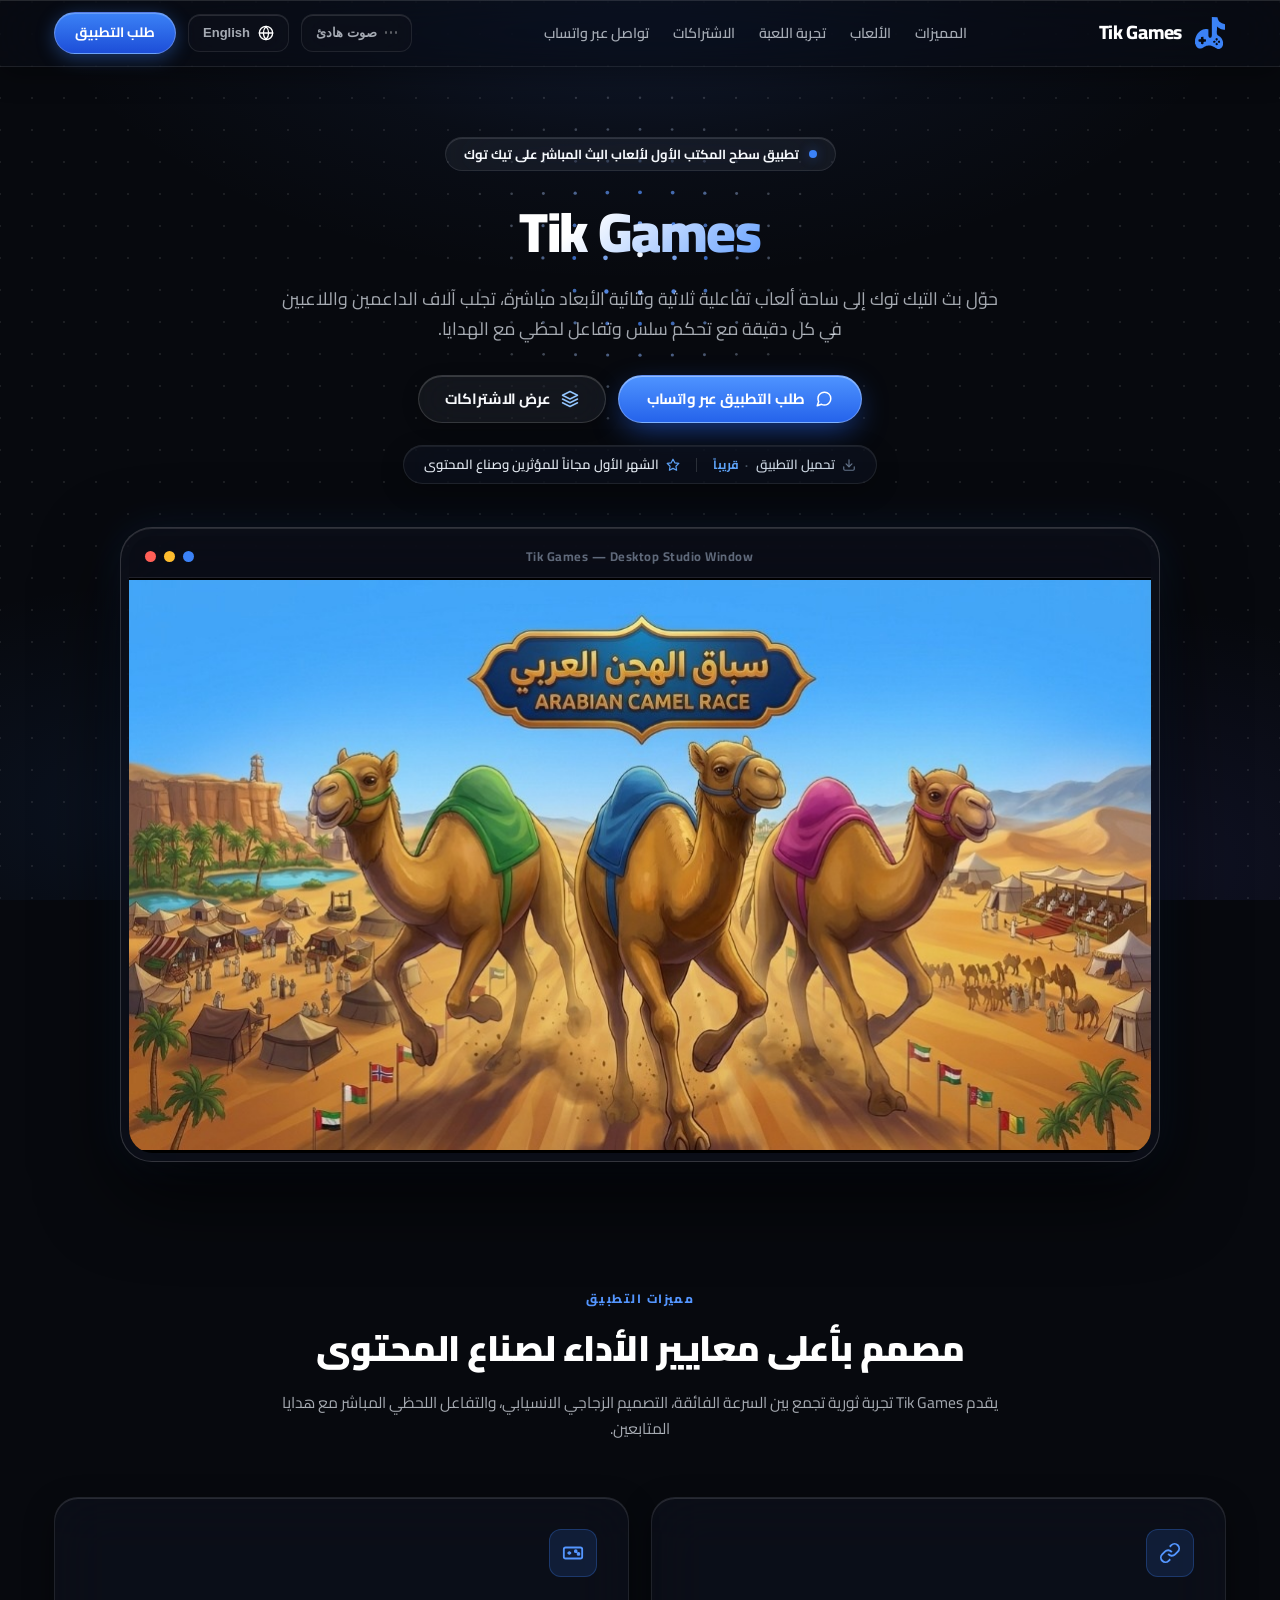
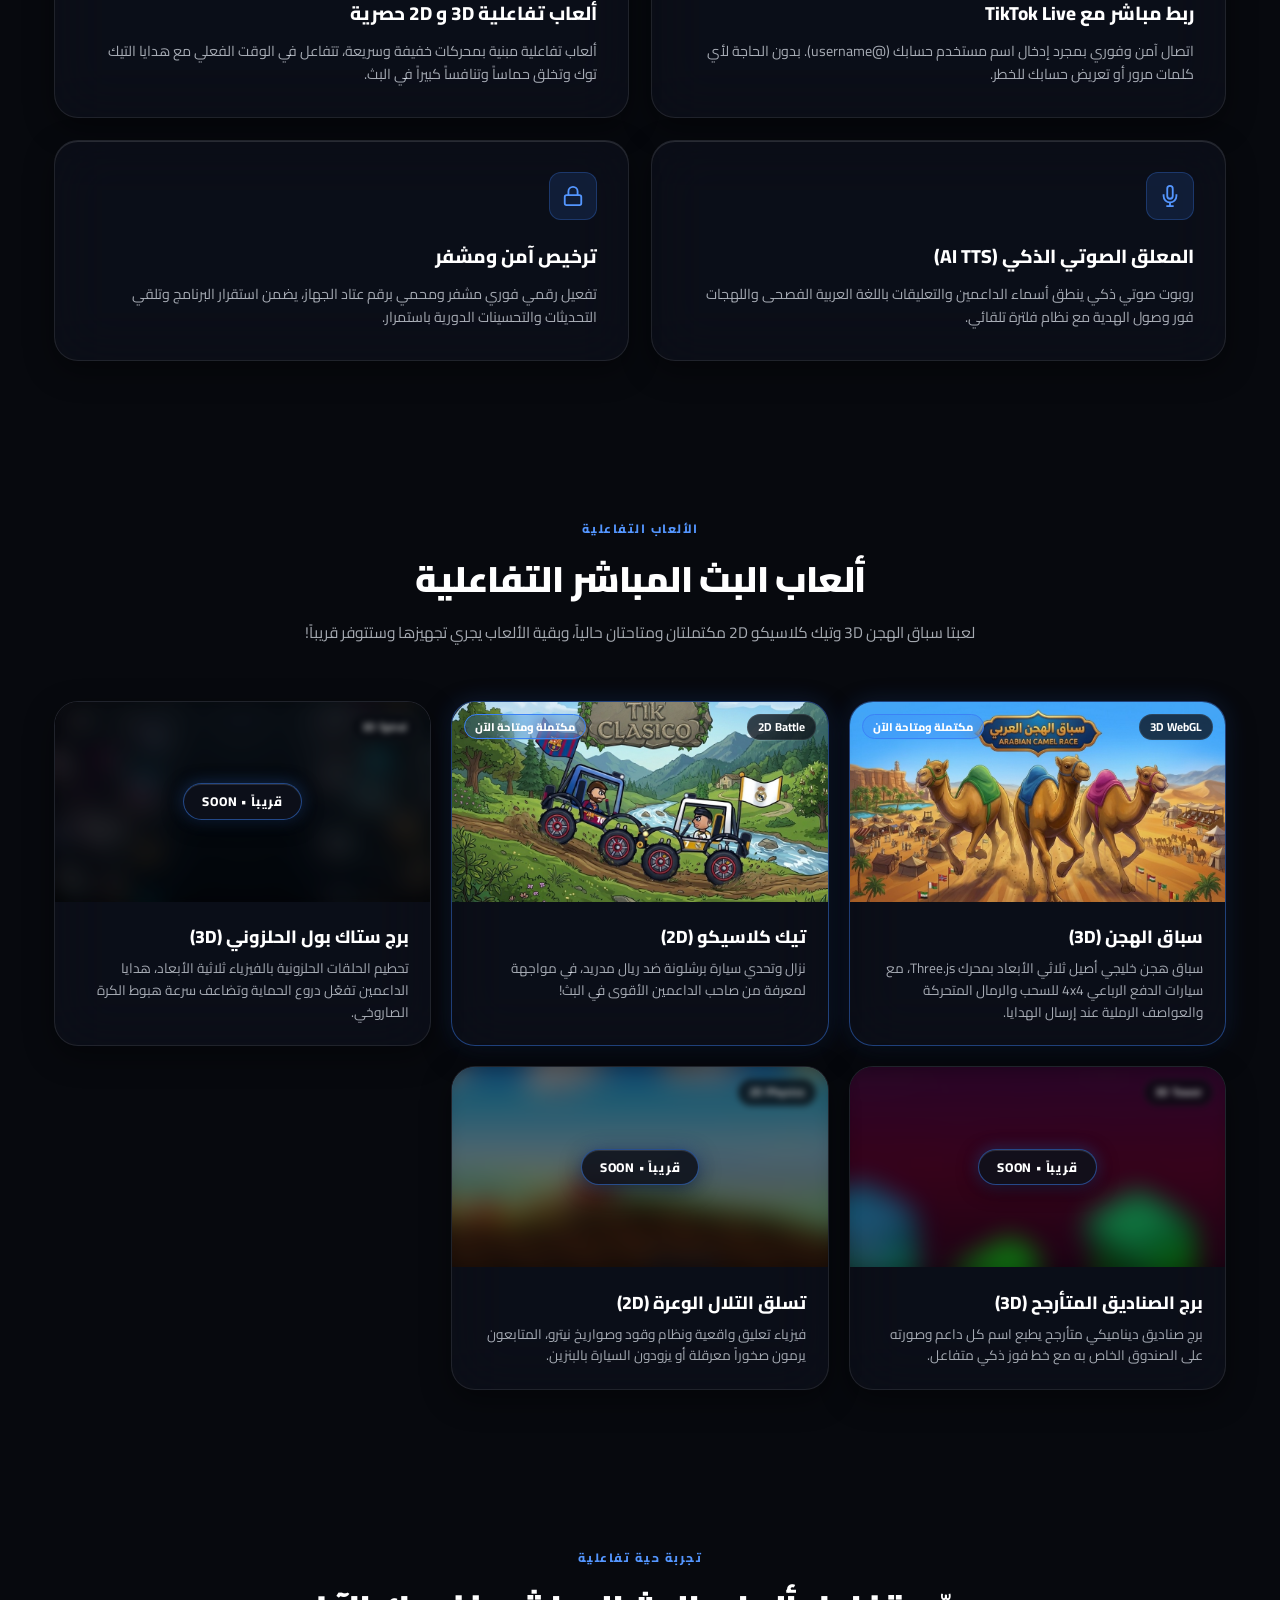
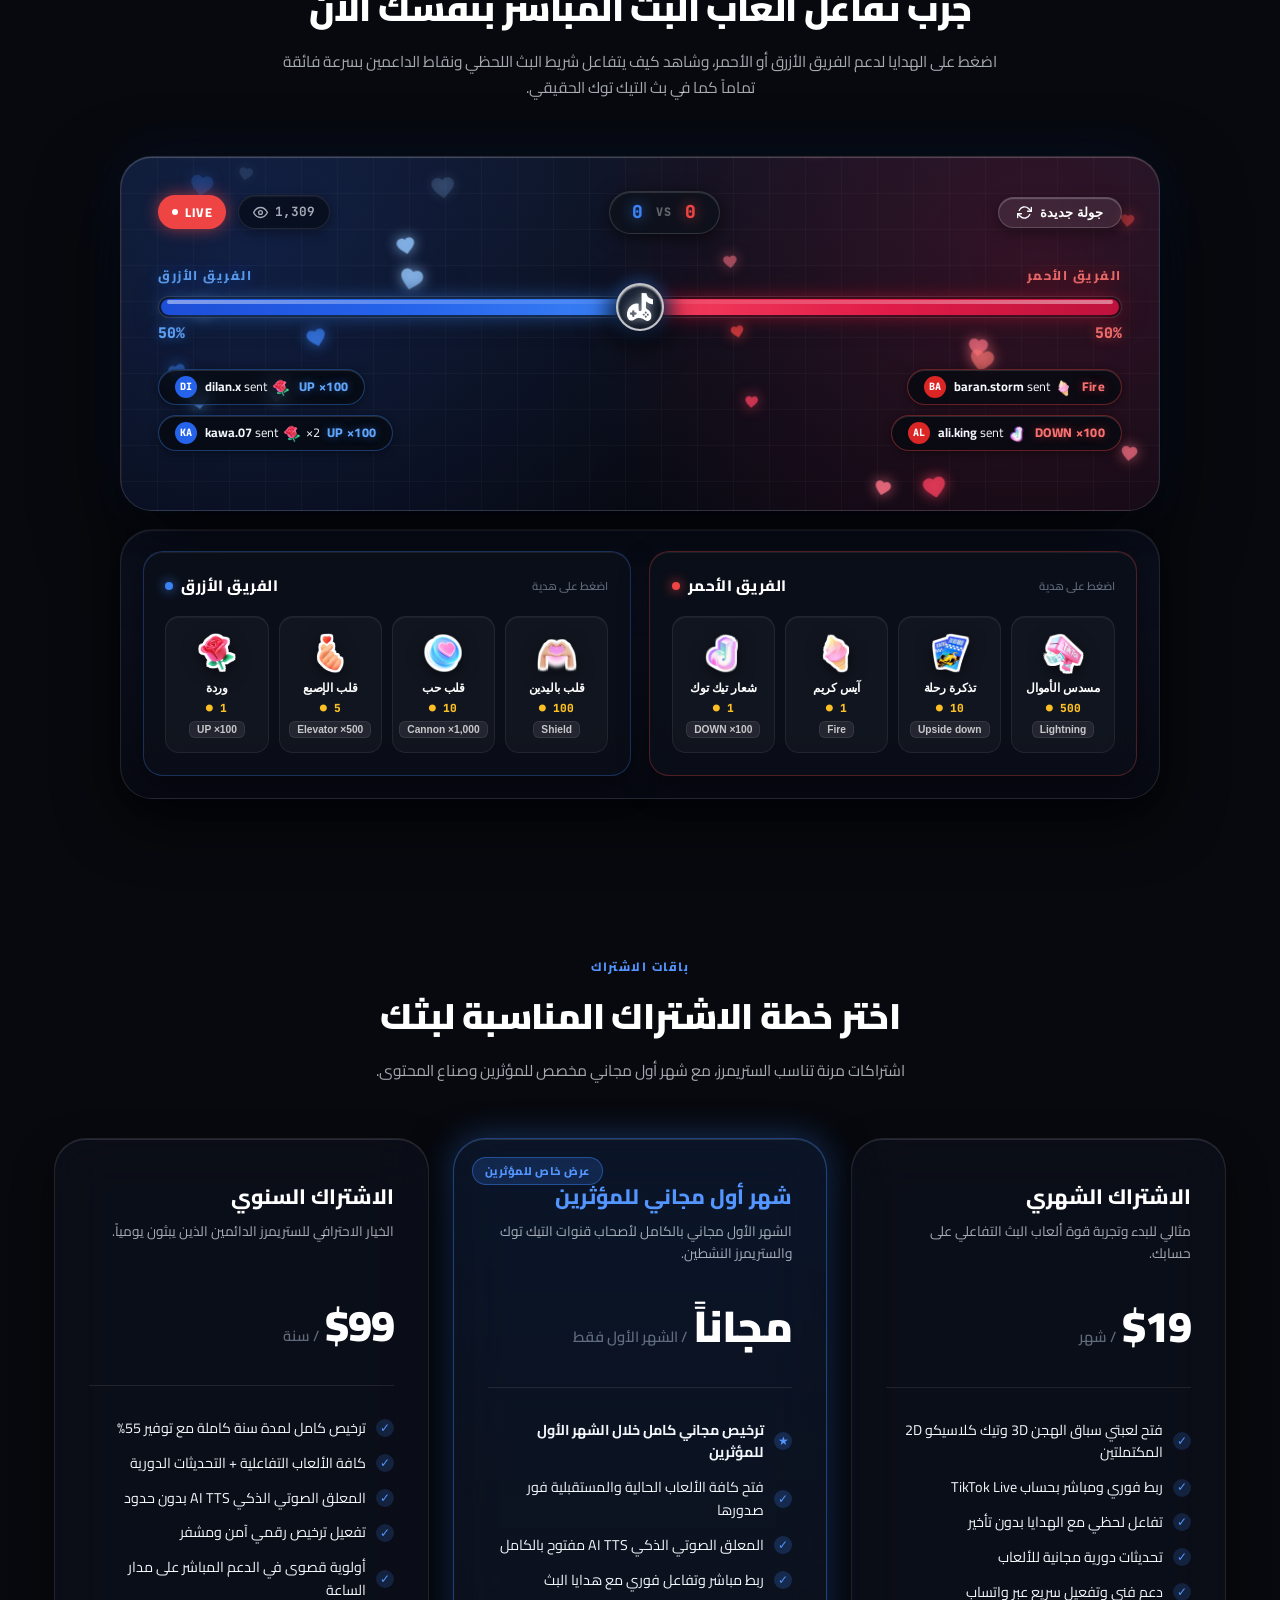
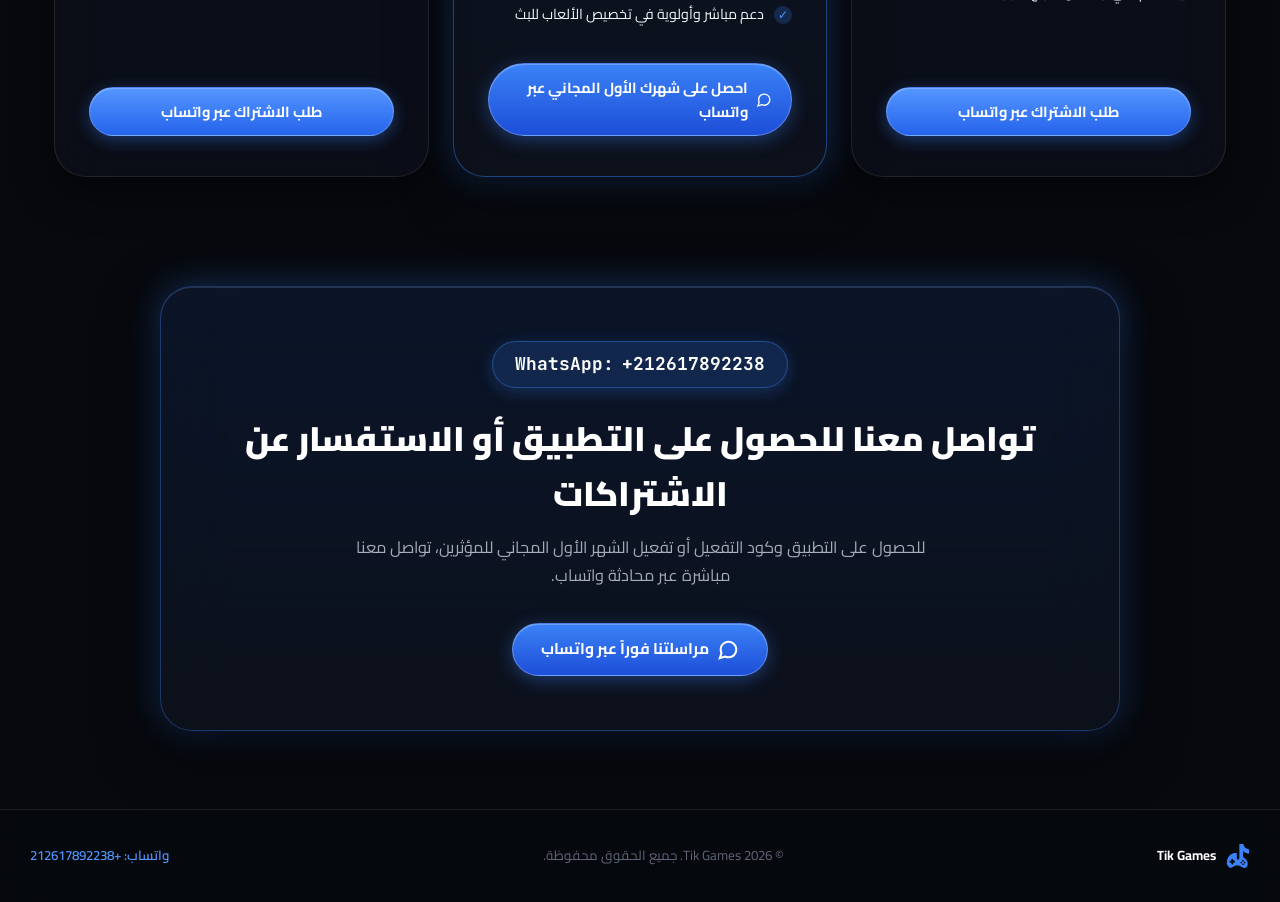
==== commit e0f11e98: "update site" ====
--- a/index.html
+++ b/index.html
@@ -7,7 +7,7 @@
 
   <!-- ===== SEO & SEARCH ENGINE INDEXING ===== -->
   <link rel="canonical" href="https://tikgames.site/">
-  <meta name="description" content="Tik Games: تطبيق سطح المكتب الأول لألعاب بث تيك توك لايف التفاعلية وأدوات البث المباشر. ألعاب 3D و2D حصرية تتفاعل لحظياً مع هدايا المتابعين، معلق صوتي AI، وترخيص مجاني للمؤثرين.">
+  <meta name="description" content="Tik Games: تطبيق سطح المكتب الأول لألعاب بث تيك توك لايف التفاعلية وأدوات البث المباشر. ألعاب 3D و2D حصرية تتفاعل لحظياً مع هدايا المتابعين، معلق صوتي AI، وشهر أول مجاني للمؤثرين.">
   <meta name="keywords" content="ألعاب بث تيك توك, العاب لايف تيك توك, ادوات بث تيك توك, ادوات تيك توك لايف, العاب تفاعلية تيك توك, العاب بث مباشر, هدايا تيك توك, سباق الهجن 3D, TikTok Live games, TikTok Live tools, TikTok live interactive games, TikTok gifts game, TikTok streamer tools, Tik Games, tikgames.site">
   <meta name="robots" content="index, follow, max-image-preview:large, max-snippet:-1, max-video-preview:-1">
   <meta name="author" content="Tik Games">
@@ -23,7 +23,7 @@
   <meta property="og:locale" content="ar_AR">
   <meta property="og:locale:alternate" content="en_US">
   <meta property="og:title" content="Tik Games | تطبيق ألعاب بث تيك توك لايف التفاعلية">
-  <meta property="og:description" content="حوّل بث التيك توك إلى ساحة ألعاب تفاعلية مباشرة ثلاثية وثنائية الأبعاد تتفاعل فورياً مع هدايا الداعمين. اشتراك مجاني كامل للمؤثرين.">
+  <meta property="og:description" content="حوّل بث التيك توك إلى ساحة ألعاب تفاعلية مباشرة ثلاثية وثنائية الأبعاد تتفاعل فورياً مع هدايا الداعمين. الشهر الأول مجاناً للمؤثرين.">
   <meta property="og:image" content="https://tikgames.site/assets/games/camelrace_poster.jpg">
   <meta property="og:image:width" content="1200">
   <meta property="og:image:height" content="630">
@@ -83,7 +83,7 @@
         "offers": [
           {
             "@type": "Offer",
-            "name": "ترخيص مجاني كامل مدى الحياة للمؤثرين",
+            "name": "الشهر الأول مجاناً للمؤثرين",
             "price": "0",
             "priceCurrency": "USD",
             "availability": "https://schema.org/InStock"
@@ -130,7 +130,7 @@
             "name": "هل برنامج Tik Games مجاني للمؤثرين؟",
             "acceptedAnswer": {
               "@type": "Answer",
-              "text": "نعم! يقدم Tik Games اشتراكاً وترخيصاً مجانياً مدى الحياة بنسبة 100% لأصحاب قنوات التيك توك والستريمرز النشطين."
+              "text": "نعم! يقدم Tik Games اشتراكاً مجانياً للشهر الأول بالكامل لأصحاب قنوات التيك توك والستريمرز النشطين."
             }
           }
         ]
@@ -204,9 +204,9 @@
           <span id="langLabel">English</span>
         </button>
 
-        <!-- WhatsApp Beta CTA -->
-        <a href="https://wa.me/212617892238?text=%D9%85%D8%B1%D8%AD%D8%A8%D8%A7%D8%8C%20%D8%A7%D8%B1%D9%8A%D8%AF%20%D8%B7%D9%84%D8%A8%20%D9%86%D8%B3%D8%AE%D8%A9%20Beta%20%D9%85%D9%86%20%D8%AA%D8%B7%D8%A8%D9%8A%D9%82%20Tik%20Games" data-wa-key="wa_beta" target="_blank" class="btn-whatsapp-pill">
-          <span data-i18n="nav_beta_short">طلب نسخة Beta</span>
+        <!-- WhatsApp CTA -->
+        <a href="https://wa.me/212617892238?text=%D9%85%D8%B1%D8%AD%D8%A8%D8%A7%D8%8C%20%D8%A7%D8%B1%D9%8A%D8%AF%20%D8%B7%D9%84%D8%A8%20%D8%AA%D8%B7%D8%A8%D9%8A%D9%82%20Tik%20Games" data-wa-key="wa_beta" target="_blank" class="btn-whatsapp-pill">
+          <span data-i18n="nav_beta_short">طلب التطبيق</span>
         </a>
       </div>
     </div>
@@ -229,29 +229,42 @@
       حوّل بث التيك توك إلى ساحة ألعاب تفاعلية ثلاثية وثنائية الأبعاد مباشرة، تجلب آلاف الداعمين واللاعبين في كل دقيقة مع تحكم سلس وتفاعل لحظي مع الهدايا.
     </p>
 
-    <p class="hero-free-note">
-      <img src="assets/icons/star.svg" width="14" height="14" alt="">
-      <span data-i18n="hero_free">الاشتراك مجاني بالكامل للمؤثرين وصناع المحتوى</span>
-    </p>
-
-    <!-- Call to actions -->
+    <!-- Luxury Dual-Action Hero CTAs -->
     <div class="hero-buttons-cluster">
-      <a href="https://wa.me/212617892238?text=%D9%85%D8%B1%D8%AD%D8%A8%D8%A7%D8%8C%20%D8%A7%D8%B1%D9%8A%D8%AF%20%D8%B7%D9%84%D8%A8%20%D9%86%D8%B3%D8%AE%D8%A9%20Beta%20%D9%85%D9%86%20%D8%AA%D8%B7%D8%A8%D9%8A%D9%82%20Tik%20Games" data-wa-key="wa_beta" target="_blank" class="btn-whatsapp-pill btn-hero-large">
-        <svg width="20" height="20" viewBox="0 0 24 24" fill="none" stroke="currentColor" stroke-width="2.2">
+      <a href="https://wa.me/212617892238?text=%D9%85%D8%B1%D8%AD%D8%A8%D8%A7%D8%8C%20%D8%A7%D8%B1%D9%8A%D8%AF%20%D8%B7%D9%84%D8%A8%20%D8%AA%D8%B7%D8%A8%D9%8A%D9%82%20Tik%20Games" data-wa-key="wa_beta" target="_blank" class="btn-hero-primary">
+        <svg width="18" height="18" viewBox="0 0 24 24" fill="none" stroke="currentColor" stroke-width="2" stroke-linecap="round" stroke-linejoin="round">
           <path d="M21 11.5a8.38 8.38 0 0 1-.9 3.8 8.5 8.5 0 0 1-7.6 4.7 8.38 8.38 0 0 1-3.8-.9L3 21l1.9-5.7a8.38 8.38 0 0 1-.9-3.8 8.5 8.5 0 0 1 4.7-7.6 8.38 8.38 0 0 1 3.8-.9h.5a8.48 8.48 0 0 1 8 8v.5z"/>
         </svg>
-        <span data-i18n="hero_btn_beta">طلب نسخة Beta عبر واتساب</span>
+        <span data-i18n="hero_btn_beta">طلب التطبيق عبر واتساب</span>
       </a>
 
-      <!-- Download Soon Button (Disabled / Non-clickable) -->
-      <div class="btn-soon-pill btn-hero-large" aria-disabled="true" data-i18n-title="hero_soon_title" title="رابط التحميل سيكون متاحاً قريباً">
-        <svg width="18" height="18" viewBox="0 0 24 24" fill="none" stroke="currentColor" stroke-width="2">
+      <a href="#pricing" class="btn-hero-secondary">
+        <svg width="18" height="18" viewBox="0 0 24 24" fill="none" stroke="currentColor" stroke-width="2" stroke-linecap="round" stroke-linejoin="round">
+          <polygon points="12 2 2 7 12 12 22 7 12 2"/>
+          <polyline points="2 17 12 22 22 17"/>
+          <polyline points="2 12 12 17 22 12"/>
+        </svg>
+        <span data-i18n="hero_btn_pricing">عرض الاشتراكات</span>
+      </a>
+    </div>
+
+    <!-- Single Unified Spec Dock Beneath CTAs -->
+    <div class="hero-meta-strip">
+      <div class="hero-meta-download" aria-disabled="true" data-i18n-title="hero_soon_title" title="رابط التحميل سيكون متاحاً قريباً">
+        <svg width="14" height="14" viewBox="0 0 24 24" fill="none" stroke="currentColor" stroke-width="2" stroke-linecap="round" stroke-linejoin="round">
           <path d="M21 15v4a2 2 0 0 1-2 2H5a2 2 0 0 1-2-2v-4"/>
           <polyline points="7 10 12 15 17 10"/>
           <line x1="12" y1="15" x2="12" y2="3"/>
         </svg>
         <span data-i18n="hero_btn_download">تحميل التطبيق</span>
-        <span class="tag-soon-badge" data-i18n="hero_soon_badge">قريباً</span>
+        <span class="hero-meta-soon" data-i18n="hero_soon_badge">قريباً</span>
+      </div>
+      <span class="hero-meta-sep" aria-hidden="true"></span>
+      <div class="hero-meta-free">
+        <svg width="14" height="14" viewBox="0 0 24 24" fill="none" stroke="currentColor" stroke-width="2" stroke-linecap="round" stroke-linejoin="round">
+          <polygon points="12 2 15.09 8.26 22 9.27 17 14.14 18.18 21.02 12 17.77 5.82 21.02 7 14.14 2 9.27 8.91 8.26 12 2"/>
+        </svg>
+        <span data-i18n="hero_free">الشهر الأول مجاناً للمؤثرين وصناع المحتوى</span>
       </div>
     </div>
 
@@ -356,7 +369,7 @@
       <span class="section-pill-tag" data-i18n="games_tag">الألعاب التفاعلية</span>
       <h2 class="section-main-title" data-i18n="games_title">ألعاب البث المباشر التفاعلية</h2>
       <p class="section-desc" data-i18n="games_desc">
-        لعبة سباق الهجن ثلاثية الأبعاد مكتملة ومتاحة حالياً، وبقية الألعاب يجري تجهيزها وستتوفر قريباً!
+        لعبتا سباق الهجن 3D وتيك كلاسيكو 2D مكتملتان ومتاحتان حالياً، وبقية الألعاب يجري تجهيزها وستتوفر قريباً!
       </p>
     </div>
 
@@ -376,17 +389,15 @@
         </div>
       </div>
 
-      <!-- 2. Clasico Battle 2D (BLURRED + SOON - CAR DUEL OF BACKERS) -->
-      <div class="game-glass-card is-soon">
+      <!-- 2. Tik Clasico 2D (COMPLETED & READY NOW) -->
+      <div class="game-glass-card is-ready">
         <div class="game-card-poster-wrap">
-          <img src="assets/games/clasico_poster.png" alt="معركة الكلاسيكو" class="game-card-poster">
+          <img src="assets/games/clasico_poster.png" alt="تيك كلاسيكو - Tik Clasico" class="game-card-poster">
           <span class="game-type-pill">2D Battle</span>
-          <div class="game-soon-overlay">
-            <span class="game-soon-badge-pill" data-i18n="badge_soon">قريباً • Soon</span>
-          </div>
+          <span class="game-ready-badge-pill" data-i18n="badge_ready">مكتملة ومتاحة الآن</span>
         </div>
         <div class="game-card-body">
-          <h3 class="game-card-title">معركة الكلاسيكو <span dir="ltr">(2D)</span></h3>
+          <h3 class="game-card-title"><span data-i18n="game_clasico_title">تيك كلاسيكو</span> <span dir="ltr">(2D)</span></h3>
           <p class="game-card-text" data-i18n="game_clasico_desc">
             نزال وتحدي سيارة برشلونة ضد ريال مدريد، في مواجهة ملحمية لمعرفة من صاحب الداعمين الأقوى في البث!
           </p>
@@ -683,7 +694,7 @@
       <span class="section-pill-tag" data-i18n="pricing_tag">باقات الاشتراك</span>
       <h2 class="section-main-title" data-i18n="pricing_title">اختر خطة الاشتراك المناسبة لبثك</h2>
       <p class="section-desc" data-i18n="pricing_desc">
-        اشتراكات مرنة تناسب الستريمرز، مع اشتراك مجاني كامل مخصص للمؤثرين وصناع المحتوى.
+        اشتراكات مرنة تناسب الستريمرز، مع شهر أول مجاني مخصص للمؤثرين وصناع المحتوى.
       </p>
     </div>
 
@@ -701,7 +712,7 @@
           <ul class="pricing-features-list">
             <li class="pricing-feature-item">
               <span class="feature-check-icon">✓</span>
-              <span data-i18n="plan_m_1">فتح لعبة سباق الهجن 3D المكتملة</span>
+              <span data-i18n="plan_m_1">فتح لعبتي سباق الهجن 3D وتيك كلاسيكو 2D المكتملتين</span>
             </li>
             <li class="pricing-feature-item">
               <span class="feature-check-icon">✓</span>
@@ -733,17 +744,17 @@
       <div class="pricing-glass-card highlight-influencer" id="influencers">
         <span class="pricing-badge-corner" data-i18n="badge_creators">عرض خاص للمؤثرين</span>
         <div>
-          <h3 class="pricing-tier-name" style="color: var(--accent-top);" data-i18n="tier_inf_title">اشتراك مجاني للمؤثرين</h3>
-          <p class="pricing-tier-desc" data-i18n="tier_inf_desc">متاح مجاناً 100% لأصحاب قنوات التيك توك والستريمرز النشطين.</p>
+          <h3 class="pricing-tier-name" style="color: var(--accent-top);" data-i18n="tier_inf_title">شهر أول مجاني للمؤثرين</h3>
+          <p class="pricing-tier-desc" data-i18n="tier_inf_desc">الشهر الأول مجاني بالكامل لأصحاب قنوات التيك توك والستريمرز النشطين.</p>
           <div class="pricing-price-wrap">
             <span class="price-number price-free" data-i18n="price_free_word">مجاناً</span>
-            <span class="price-period">(Free 100%)</span>
+            <span class="price-period" data-i18n="period_first_month">/ الشهر الأول فقط</span>
           </div>
 
           <ul class="pricing-features-list">
             <li class="pricing-feature-item">
               <span class="feature-check-icon vip">★</span>
-              <span><strong data-i18n="plan_inf_1">ترخيص مجاني كامل مدى الحياة للمؤثرين</strong></span>
+              <span><strong data-i18n="plan_inf_1">ترخيص مجاني كامل خلال الشهر الأول للمؤثرين</strong></span>
             </li>
             <li class="pricing-feature-item">
               <span class="feature-check-icon vip">✓</span>
@@ -769,7 +780,7 @@
             <svg width="18" height="18" viewBox="0 0 24 24" fill="none" stroke="currentColor" stroke-width="2">
               <path d="M21 11.5a8.38 8.38 0 0 1-.9 3.8 8.5 8.5 0 0 1-7.6 4.7 8.38 8.38 0 0 1-3.8-.9L3 21l1.9-5.7a8.38 8.38 0 0 1-.9-3.8 8.5 8.5 0 0 1 4.7-7.6 8.38 8.38 0 0 1 3.8-.9h.5a8.48 8.48 0 0 1 8 8v.5z"/>
             </svg>
-            <span data-i18n="btn_free_whatsapp">احصل على نسختك المجانية عبر واتساب</span>
+            <span data-i18n="btn_free_whatsapp">احصل على شهرك الأول المجاني عبر واتساب</span>
           </a>
         </div>
       </div>
@@ -818,7 +829,7 @@
   </section>
 
   <!-- ========================================================================
-       WHATSAPP & BETA REQUEST DIRECT BANNER
+       WHATSAPP DIRECT CONTACT BANNER
        ======================================================================== -->
   <section class="section-container" id="contact" style="padding-top: 2rem; padding-bottom: 5rem;">
     <div class="contact-glass-banner">
@@ -828,14 +839,14 @@
       </div>
 
       <h2 style="font-size: 2.2rem; font-weight: 900; color: #fff; margin-bottom: 0.8rem;" data-i18n="contact_title">
-        طلب نسخة Beta أو الاستفسار عن الاشتراكات
+        تواصل معنا للحصول على التطبيق أو الاستفسار عن الاشتراكات
       </h2>
 
       <p style="font-size: 1.05rem; color: var(--text-secondary); max-width: 600px; margin: 0 auto 2.2rem; line-height: 1.7;" data-i18n="contact_sub">
-        لطلب تجربة النسخة التجريبية (Beta) أو الحصول على كود التفعيل والاشتراك المجاني للمؤثرين، تواصل معنا مباشرة عبر محادثة واتساب.
+        للحصول على التطبيق وكود التفعيل أو تفعيل الشهر الأول المجاني للمؤثرين، تواصل معنا مباشرة عبر محادثة واتساب.
       </p>
 
-      <a href="https://wa.me/212617892238?text=%D9%85%D8%B1%D8%AD%D8%A8%D8%A7%D8%8C%20%D8%A7%D8%B1%D9%8A%D8%AF%20%D8%B7%D9%84%D8%A8%20%D9%86%D8%B3%D8%AE%D8%A9%20Beta%20%D9%85%D9%86%20%D8%AA%D8%B7%D8%A8%D9%8A%D9%82%20Tik%20Games" data-wa-key="wa_beta" target="_blank" class="btn-whatsapp-pill btn-hero-large">
+      <a href="https://wa.me/212617892238?text=%D9%85%D8%B1%D8%AD%D8%A8%D8%A7%D8%8C%20%D8%A7%D8%B1%D9%8A%D8%AF%20%D8%B7%D9%84%D8%A8%20%D8%AA%D8%B7%D8%A8%D9%8A%D9%82%20Tik%20Games" data-wa-key="wa_beta" target="_blank" class="btn-whatsapp-pill btn-hero-large">
         <svg width="22" height="22" viewBox="0 0 24 24" fill="none" stroke="currentColor" stroke-width="2.2">
           <path d="M21 11.5a8.38 8.38 0 0 1-.9 3.8 8.5 8.5 0 0 1-7.6 4.7 8.38 8.38 0 0 1-3.8-.9L3 21l1.9-5.7a8.38 8.38 0 0 1-.9-3.8 8.5 8.5 0 0 1 4.7-7.6 8.38 8.38 0 0 1 3.8-.9h.5a8.48 8.48 0 0 1 8 8v.5z"/>
         </svg>
--- a/styles.css
+++ b/styles.css
@@ -804,7 +804,7 @@
   font-size: 1.15rem;
   color: var(--text-secondary);
   max-width: 720px;
-  margin: 0 auto 2.5rem;
+  margin: 0 auto 2rem;
   line-height: 1.7;
 }
 
@@ -812,9 +812,193 @@
   display: flex;
   justify-content: center;
   align-items: center;
-  gap: 14px;
+  gap: 12px;
   flex-wrap: wrap;
-  margin-bottom: 3.5rem;
+  margin-bottom: 1.4rem;
+}
+
+/* Luxury Primary Hero CTA (Royal Blue + Specular Edge + Subtle Light Sheen) */
+.btn-hero-primary {
+  position: relative;
+  overflow: hidden;
+  display: inline-flex;
+  align-items: center;
+  justify-content: center;
+  gap: 10px;
+  height: 48px;
+  padding: 0 28px;
+  border-radius: var(--radius-pill);
+  background: linear-gradient(180deg, #4f94ff 0%, #2563eb 100%);
+  color: #ffffff;
+  font-size: 0.96rem;
+  font-weight: 700;
+  letter-spacing: -0.01em;
+  text-decoration: none;
+  border: 1px solid rgba(255, 255, 255, 0.28);
+  box-shadow:
+    0 10px 30px -6px rgba(37, 99, 235, 0.65),
+    0 2px 8px rgba(0, 0, 0, 0.35),
+    inset 0 1px 0 rgba(255, 255, 255, 0.38);
+  cursor: pointer;
+  transition: transform 0.25s var(--ease-apple), box-shadow 0.25s var(--ease-apple), filter 0.25s ease;
+}
+
+.btn-hero-primary::after {
+  content: '';
+  position: absolute;
+  top: 0;
+  left: -120%;
+  width: 60%;
+  height: 100%;
+  background: linear-gradient(90deg, transparent, rgba(255, 255, 255, 0.24), transparent);
+  transform: skewX(-22deg);
+  transition: left 0.55s var(--ease-apple);
+  pointer-events: none;
+}
+
+.btn-hero-primary:hover {
+  transform: translateY(-2px);
+  filter: brightness(1.06);
+  box-shadow:
+    0 16px 38px -6px rgba(59, 130, 246, 0.78),
+    0 4px 12px rgba(0, 0, 0, 0.4),
+    inset 0 1px 0 rgba(255, 255, 255, 0.48);
+}
+
+.btn-hero-primary:hover::after {
+  left: 140%;
+}
+
+/* Sleek Secondary Hero CTA (Apple Neutral Frosted Glass — Zero Competing Glow) */
+.btn-hero-secondary {
+  display: inline-flex;
+  align-items: center;
+  justify-content: center;
+  gap: 10px;
+  height: 48px;
+  padding: 0 26px;
+  border-radius: var(--radius-pill);
+  background: rgba(255, 255, 255, 0.055);
+  backdrop-filter: blur(20px) saturate(160%);
+  -webkit-backdrop-filter: blur(20px) saturate(160%);
+  color: #f8fafc;
+  font-size: 0.96rem;
+  font-weight: 700;
+  letter-spacing: -0.01em;
+  text-decoration: none;
+  border: 1px solid rgba(255, 255, 255, 0.14);
+  box-shadow:
+    0 4px 16px rgba(0, 0, 0, 0.25),
+    inset 0 1px 0 rgba(255, 255, 255, 0.16);
+  cursor: pointer;
+  transition: transform 0.25s var(--ease-apple), background 0.25s ease, border-color 0.25s ease, box-shadow 0.25s ease;
+}
+
+.btn-hero-secondary svg {
+  color: #93c5fd;
+  transition: transform 0.25s var(--ease-apple);
+}
+
+.btn-hero-secondary:hover {
+  transform: translateY(-2px);
+  background: rgba(255, 255, 255, 0.095);
+  border-color: rgba(255, 255, 255, 0.26);
+  box-shadow:
+    0 10px 26px rgba(0, 0, 0, 0.35),
+    inset 0 1px 0 rgba(255, 255, 255, 0.24);
+}
+
+.btn-hero-secondary:hover svg {
+  transform: translateY(-1px);
+}
+
+/* Single Unified Spec Dock Beneath CTAs (Clean 1px Hairline Split — Zero Clutter) */
+.hero-meta-strip {
+  display: inline-flex;
+  align-items: center;
+  justify-content: center;
+  flex-wrap: wrap;
+  gap: 10px 16px;
+  margin: 0 auto 2.8rem;
+  padding: 8px 20px;
+  border-radius: var(--radius-pill);
+  background: rgba(15, 20, 32, 0.56);
+  backdrop-filter: blur(18px) saturate(150%);
+  -webkit-backdrop-filter: blur(18px) saturate(150%);
+  border: 1px solid rgba(255, 255, 255, 0.085);
+  box-shadow: 0 8px 24px rgba(0, 0, 0, 0.22), inset 0 1px 0 rgba(255, 255, 255, 0.07);
+  font-size: 0.85rem;
+}
+
+.hero-meta-download {
+  display: inline-flex;
+  align-items: center;
+  gap: 7px;
+  color: #cbd5e1;
+  font-weight: 600;
+  cursor: not-allowed;
+  user-select: none;
+}
+
+.hero-meta-download svg {
+  color: #64748b;
+  flex-shrink: 0;
+}
+
+.hero-meta-soon {
+  color: #60a5fa;
+  font-size: 0.78rem;
+  font-weight: 700;
+  letter-spacing: 0.2px;
+}
+
+.hero-meta-soon::before {
+  content: '·';
+  margin-inline-end: 6px;
+  color: rgba(148, 163, 184, 0.45);
+}
+
+.hero-meta-sep {
+  width: 1px;
+  height: 14px;
+  background: rgba(255, 255, 255, 0.14);
+  user-select: none;
+}
+
+.hero-meta-free {
+  display: inline-flex;
+  align-items: center;
+  gap: 7px;
+  color: #e2e8f0;
+  font-weight: 600;
+}
+
+.hero-meta-free svg {
+  color: #60a5fa;
+  flex-shrink: 0;
+}
+
+@media (max-width: 640px) {
+  .hero-buttons-cluster {
+    flex-direction: column;
+    width: 100%;
+    gap: 10px;
+  }
+  .btn-hero-primary,
+  .btn-hero-secondary {
+    width: 100%;
+  }
+  .hero-meta-strip {
+    flex-direction: column;
+    gap: 6px;
+    padding: 10px 18px;
+    border-radius: var(--radius-md);
+    font-size: 0.82rem;
+    margin-bottom: 2.1rem;
+  }
+  .hero-meta-sep {
+    display: none;
+  }
 }
 
 .btn-hero-large {
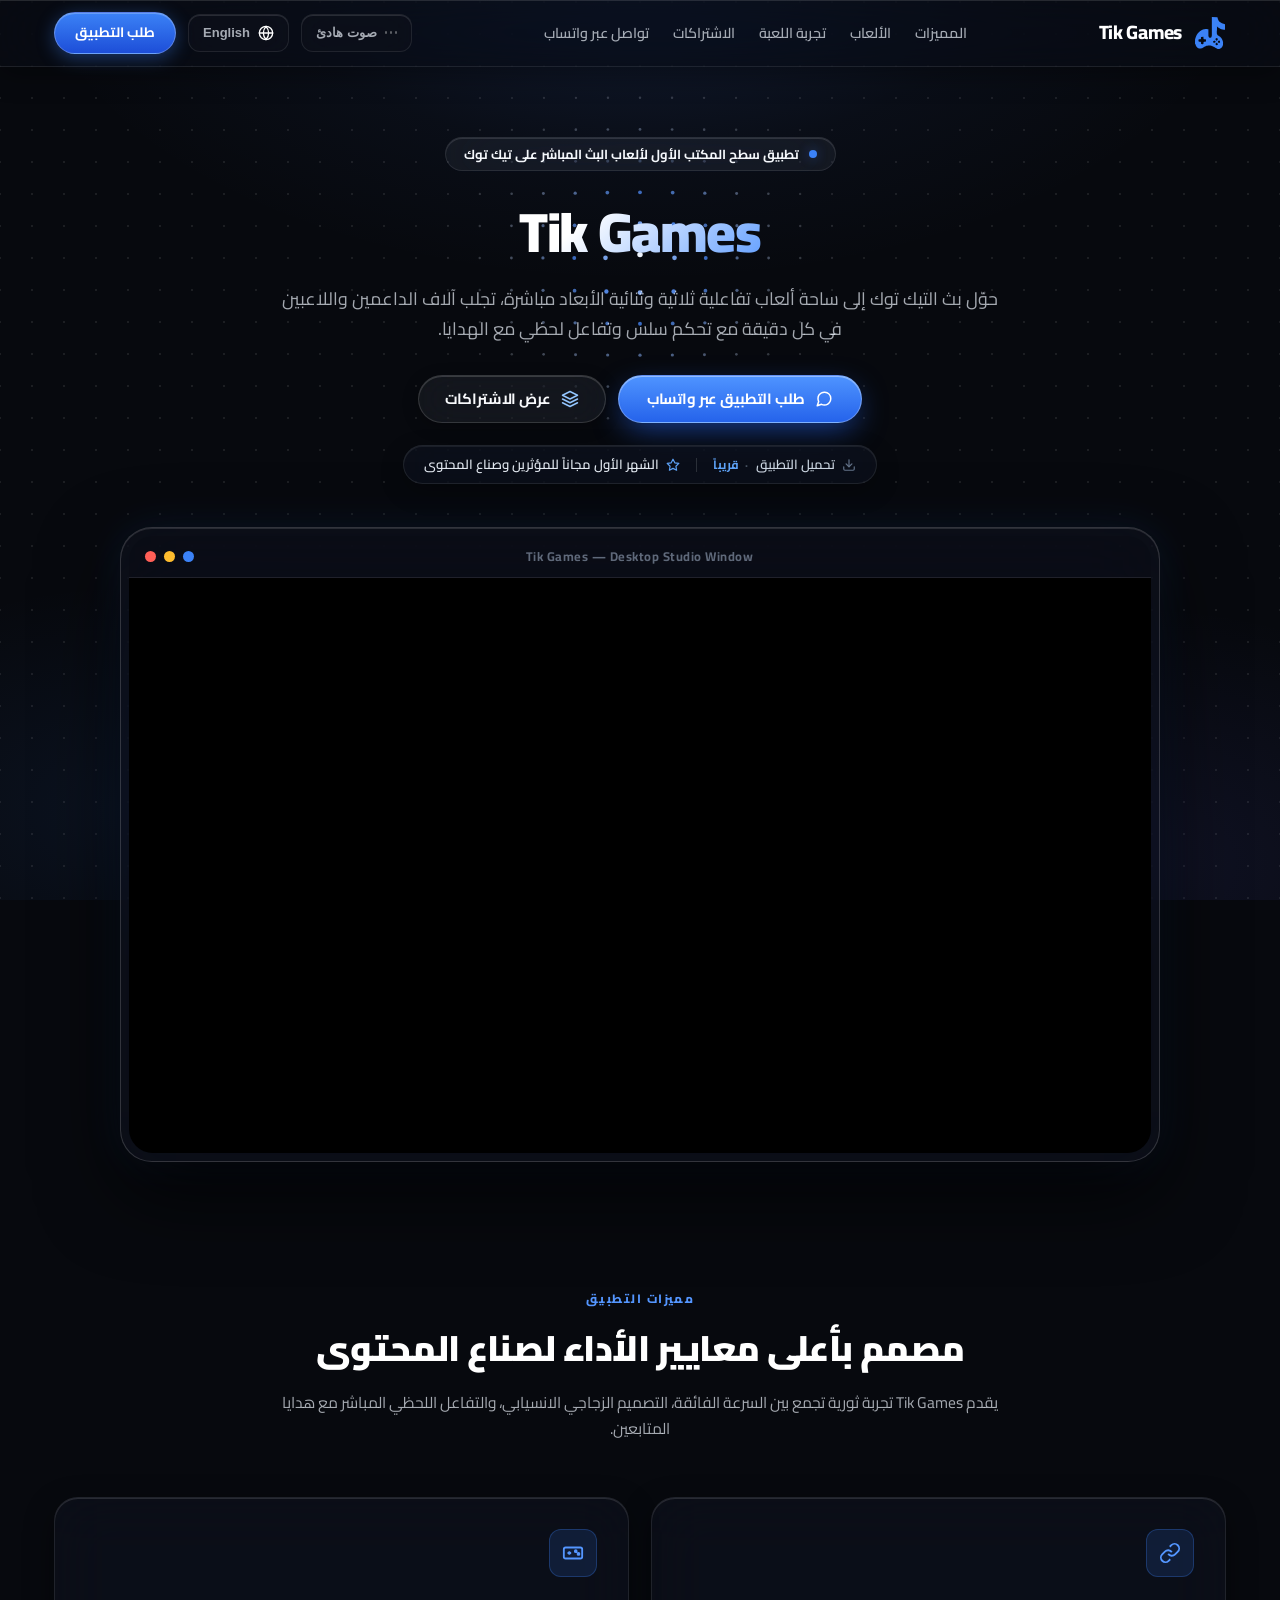
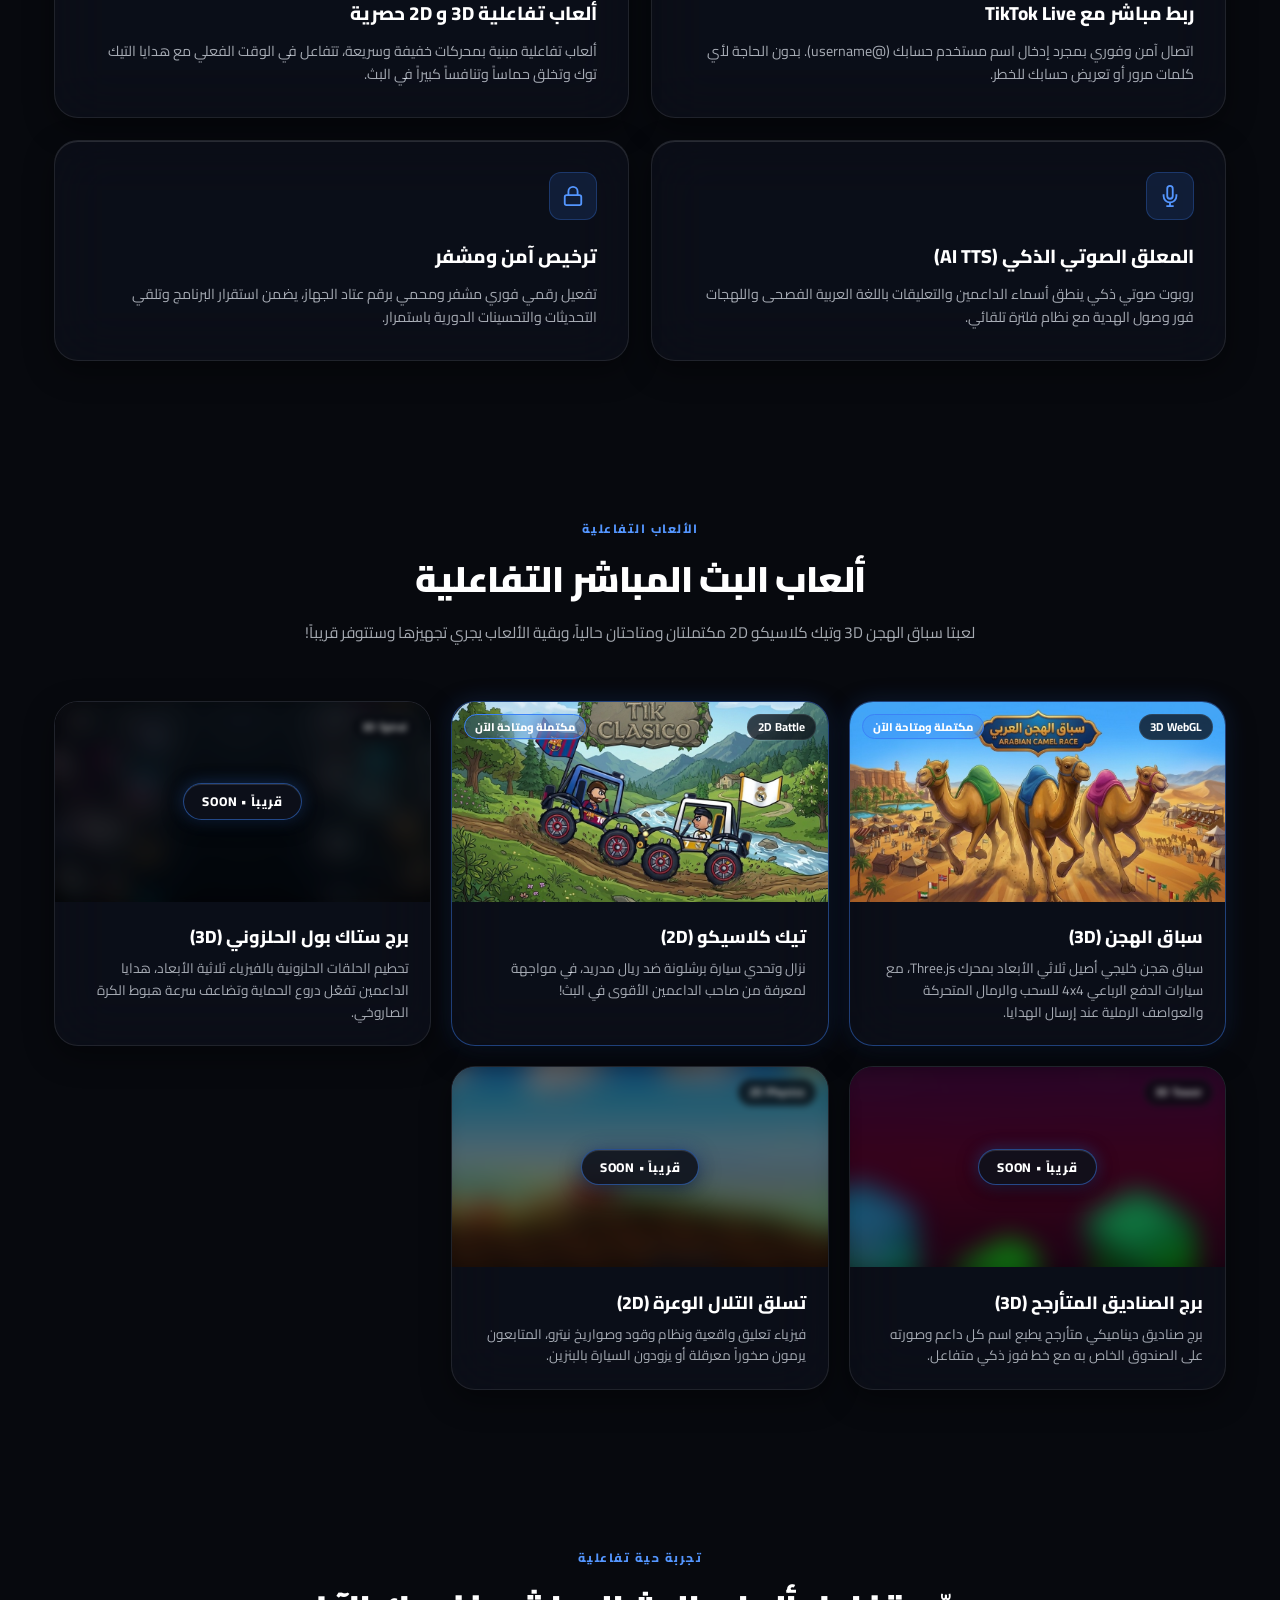
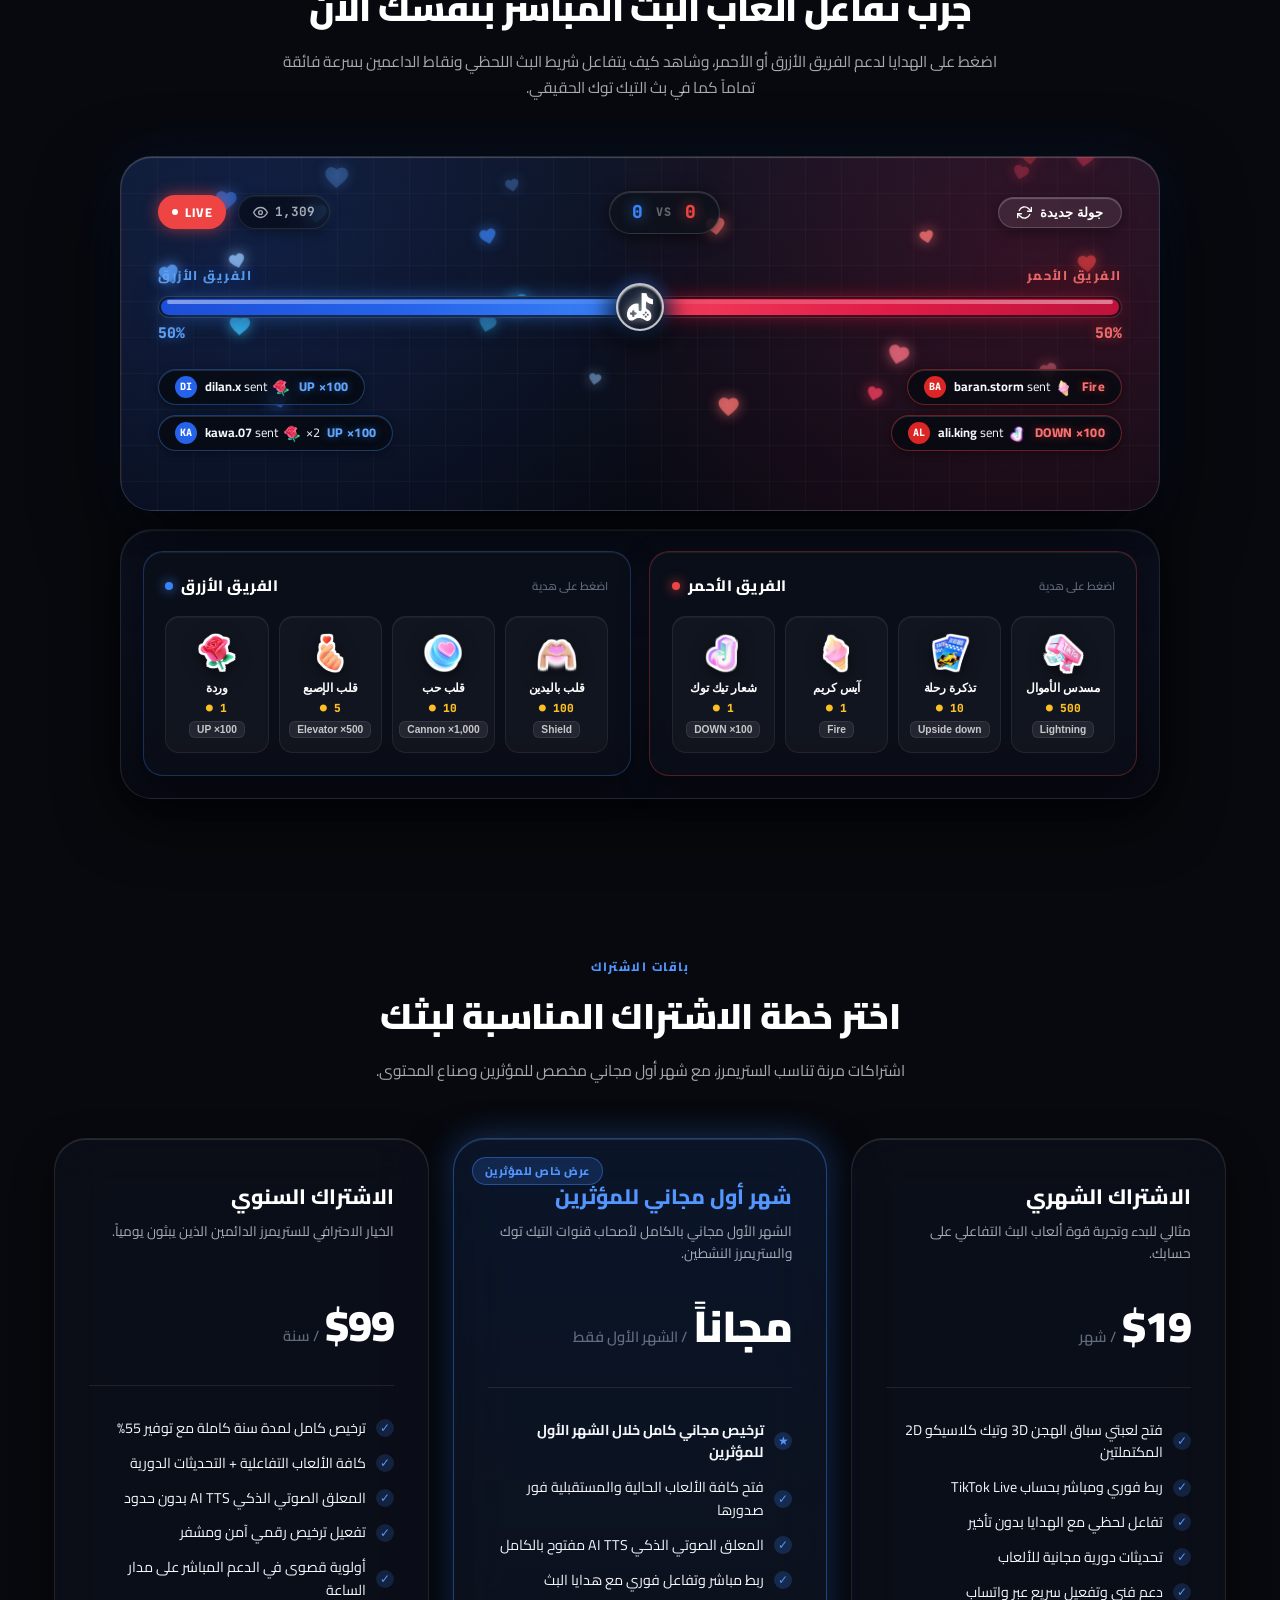
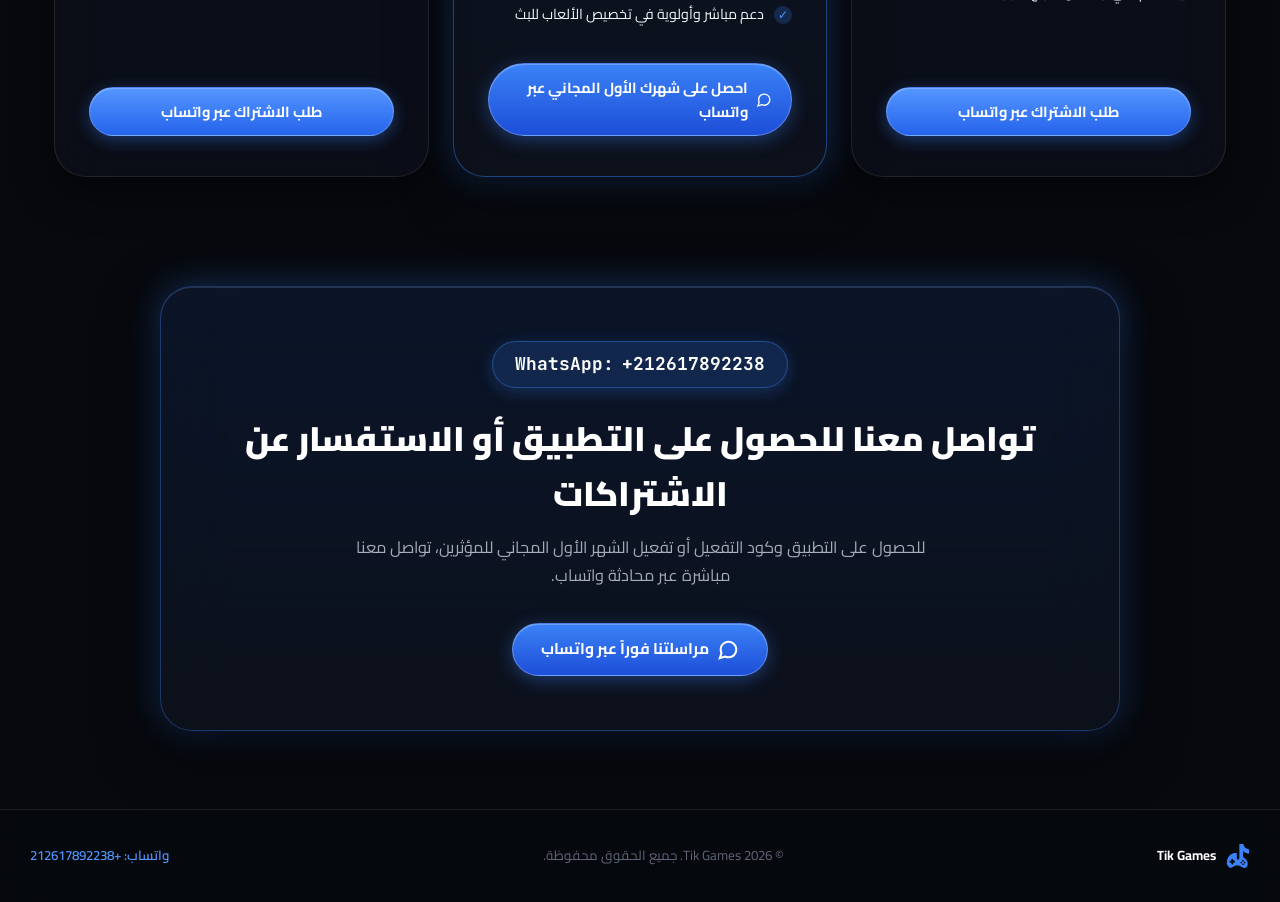
==== commit 302531a8: "fix" ====
--- a/index.html
+++ b/index.html
@@ -281,7 +281,7 @@
       </div>
 
       <div class="frame-media-container">
-        <video class="frame-video" autoplay muted loop playsinline poster="assets/games/camelrace_poster.jpg">
+        <video class="frame-video" autoplay muted loop playsinline preload="auto">
           <source src="assets/games/camelrace_preview.mp4" type="video/mp4">
         </video>
       </div>
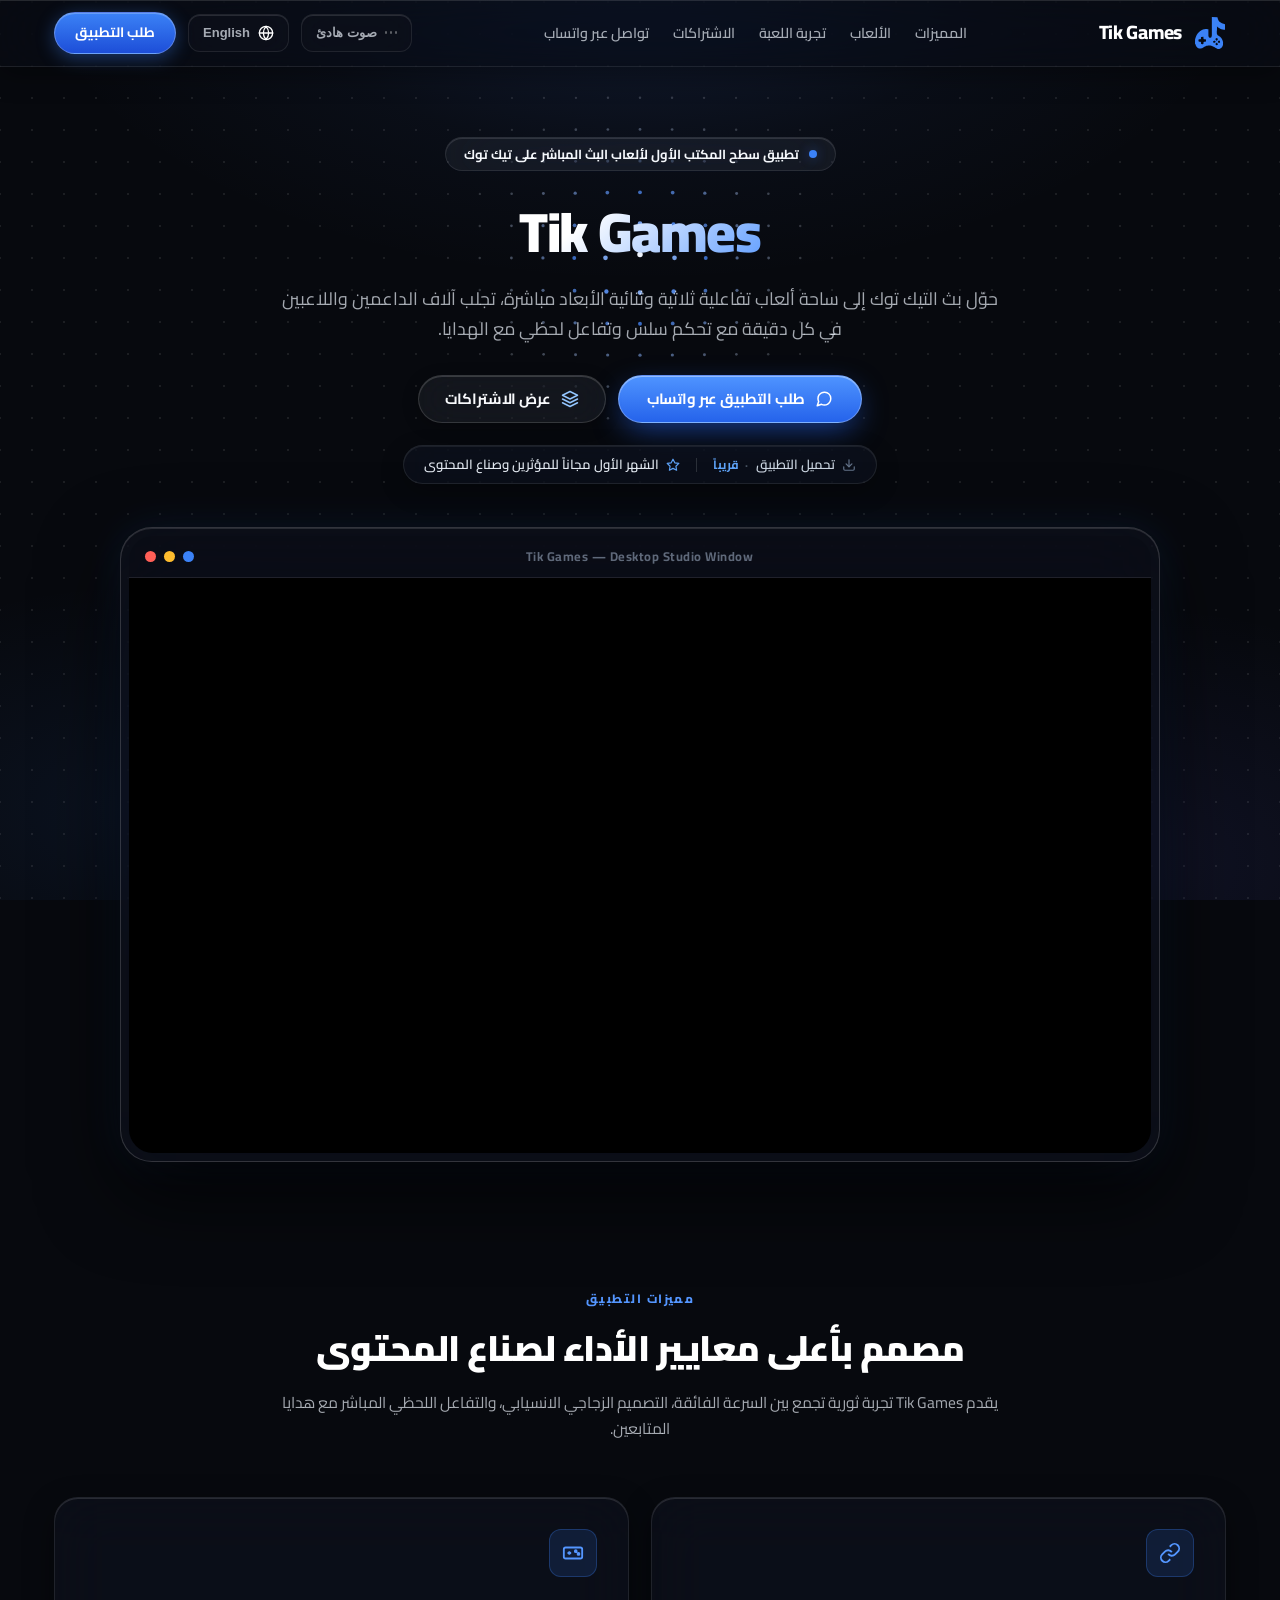
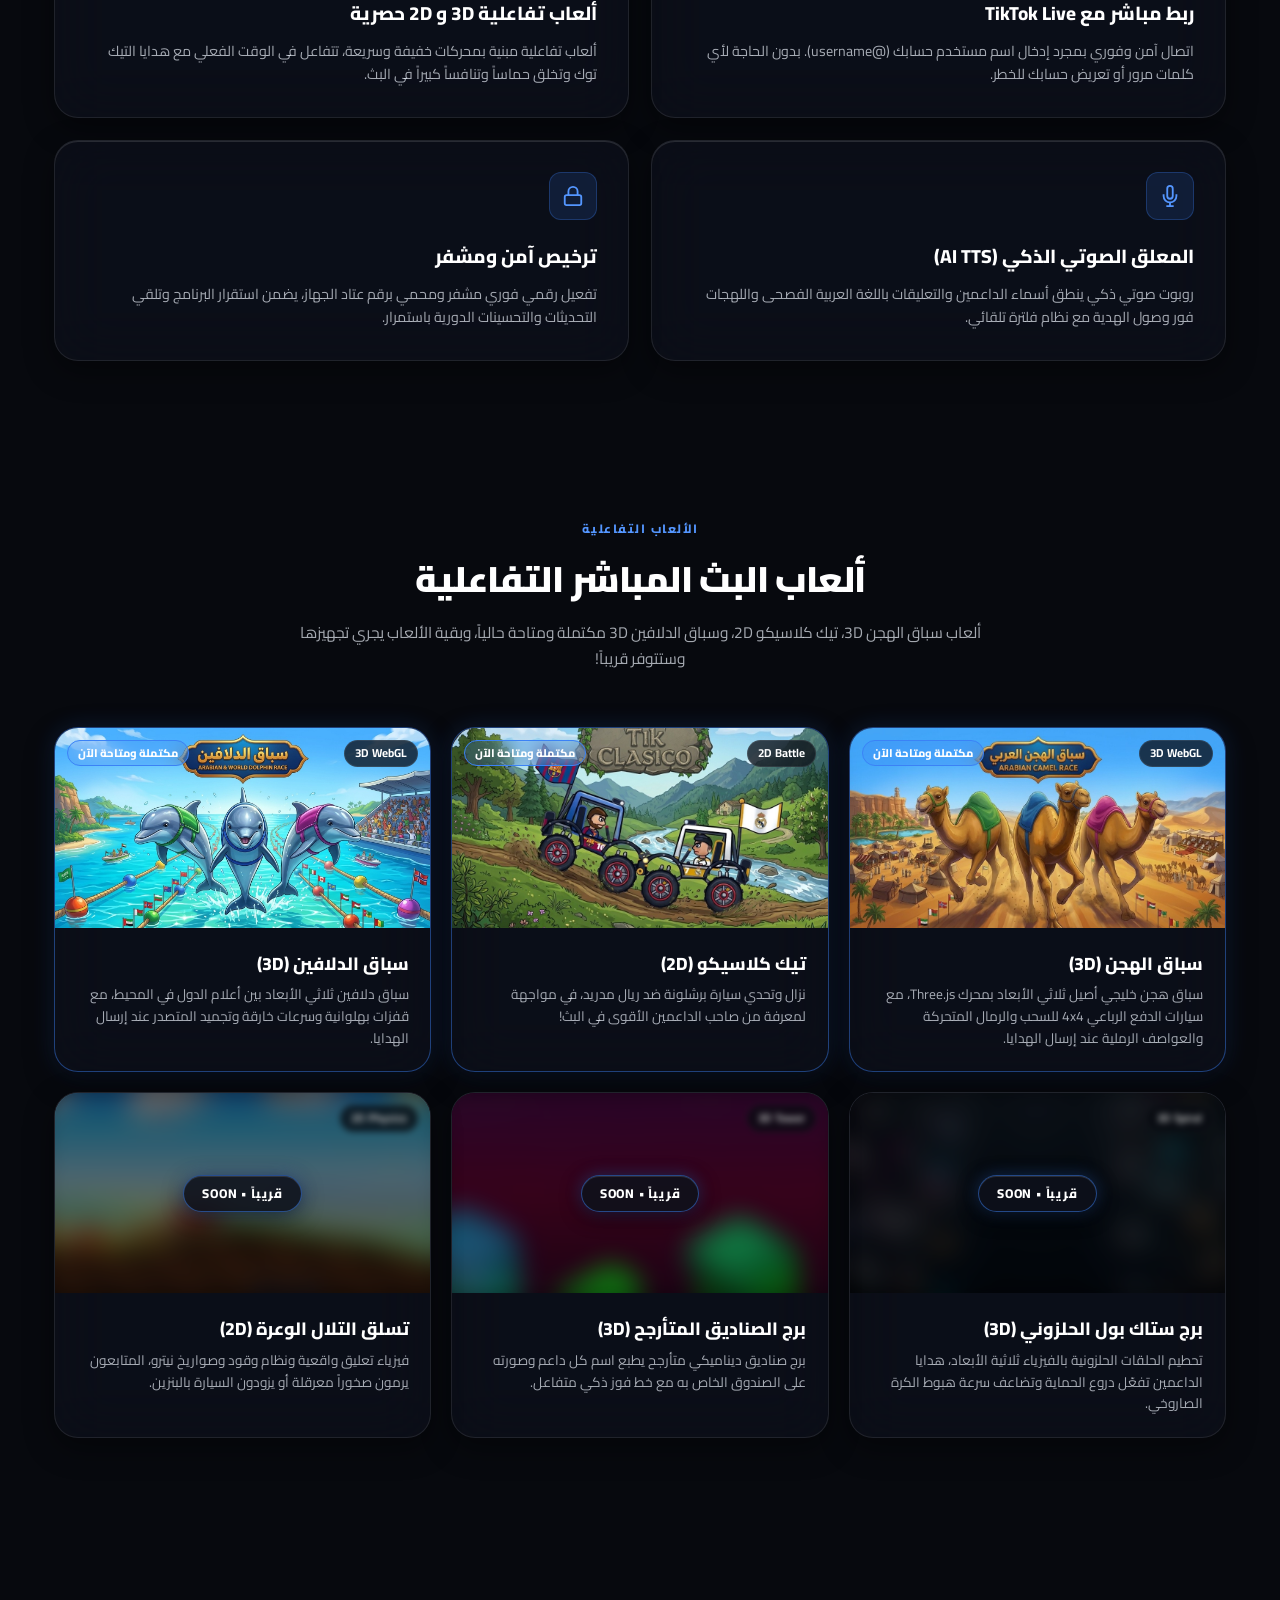
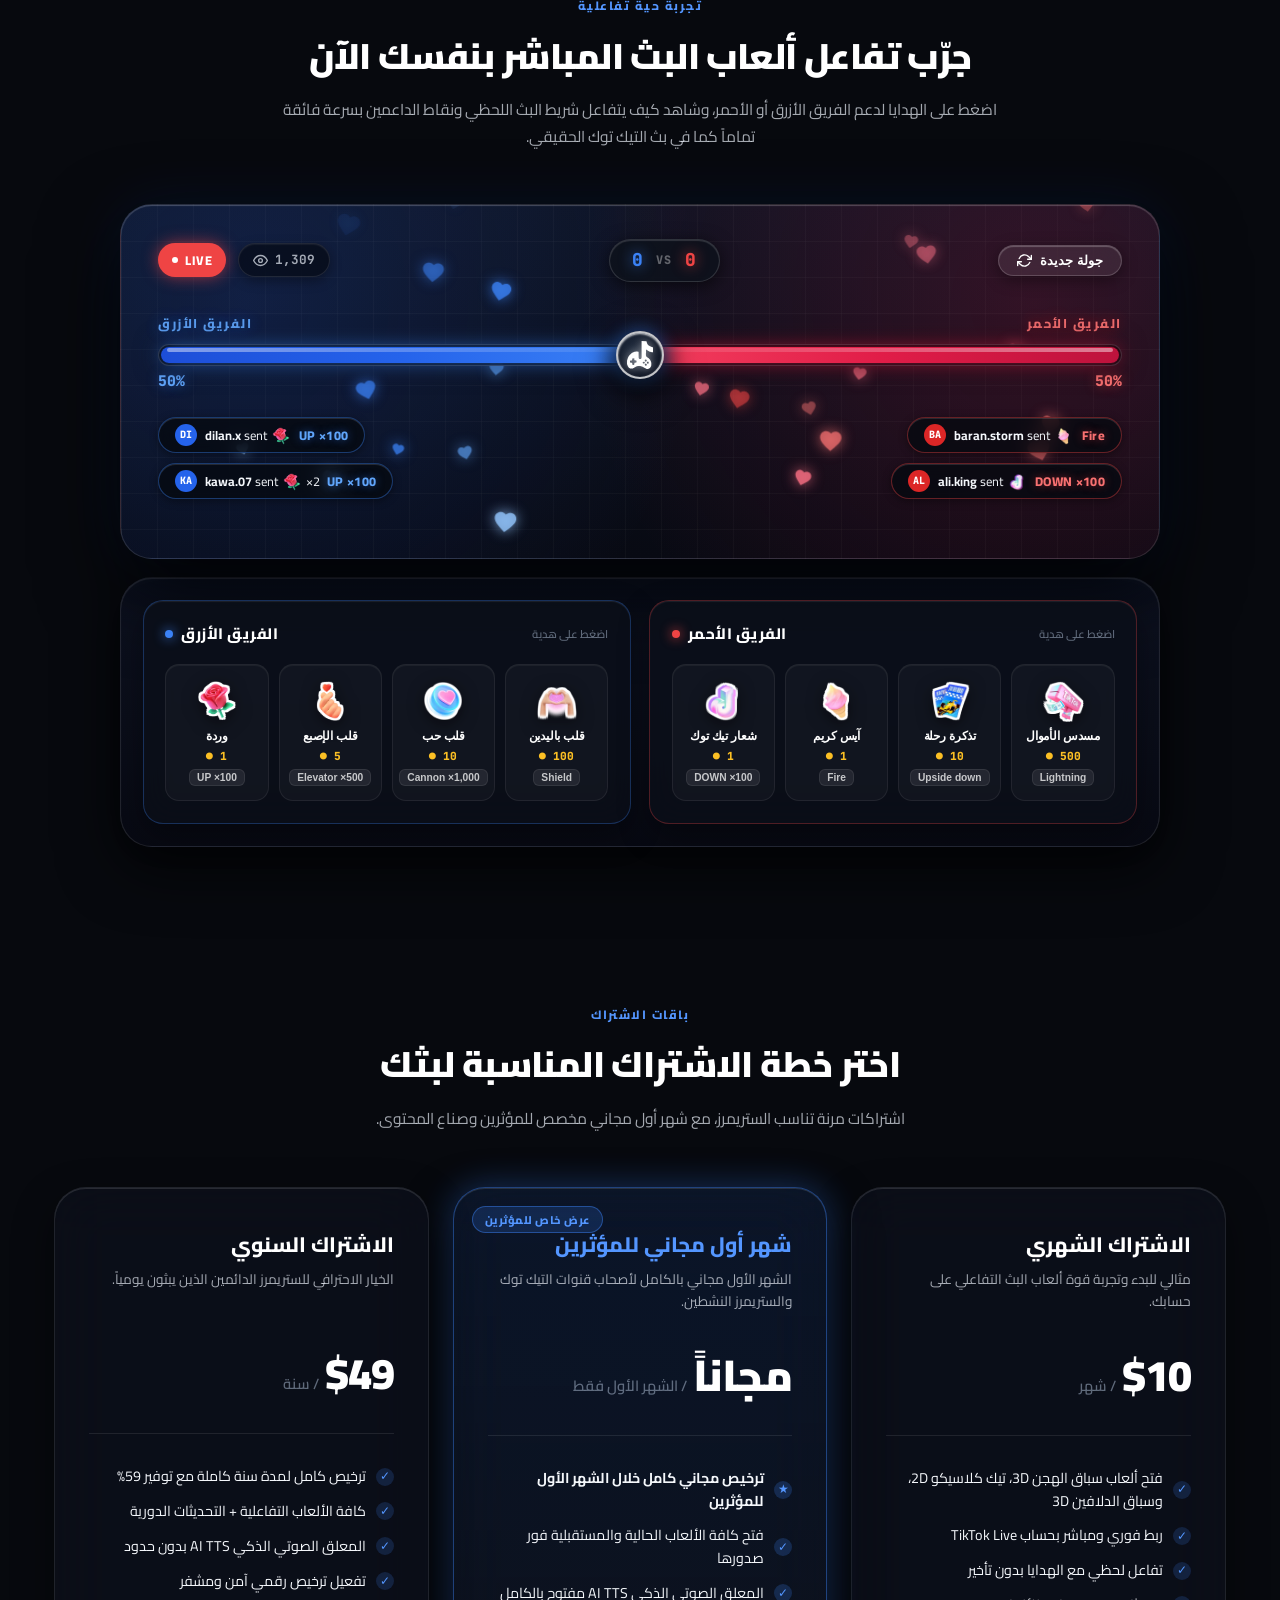
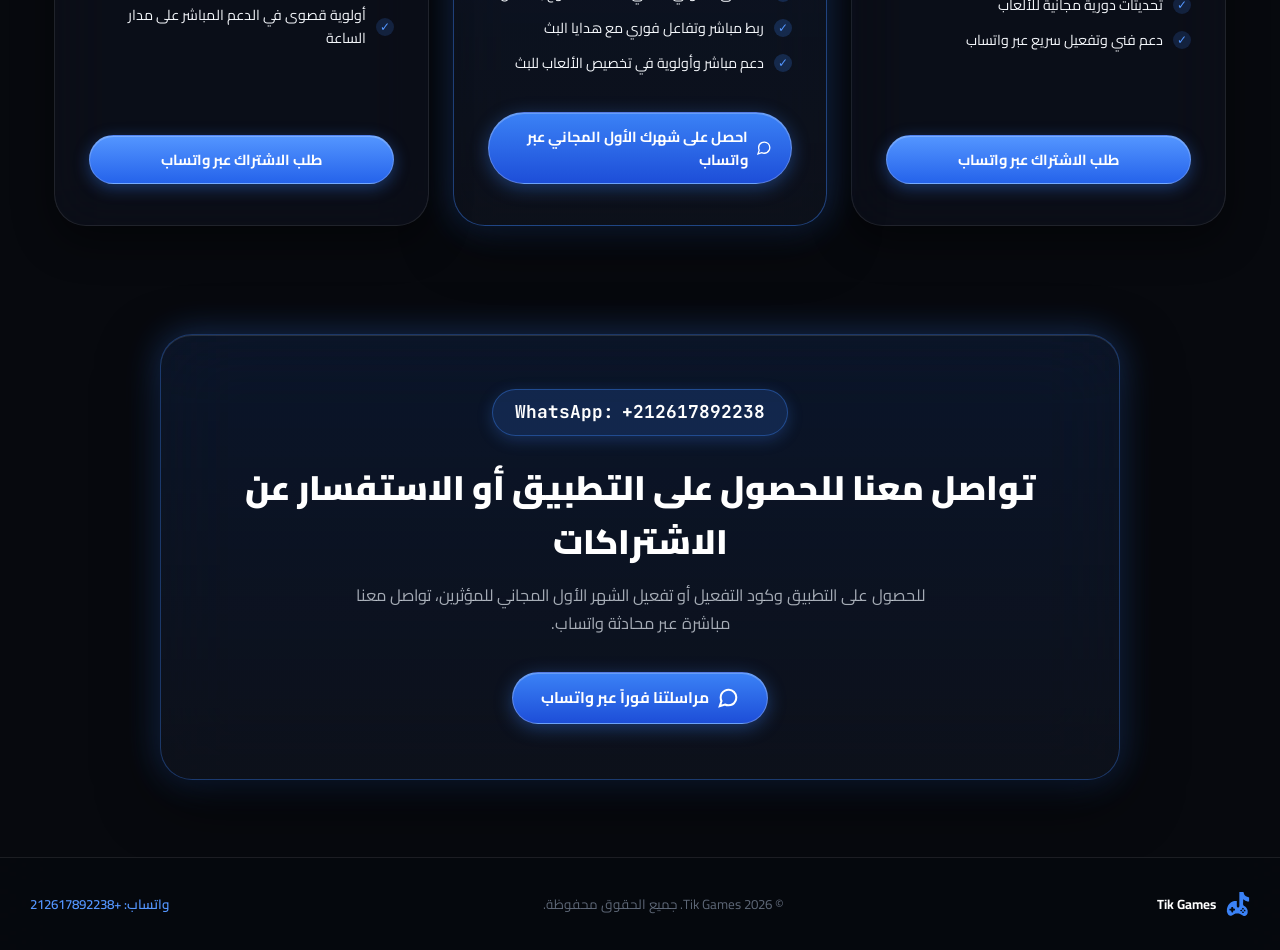
==== commit b629fde4: "fix" ====
--- a/index.html
+++ b/index.html
@@ -68,7 +68,7 @@
         "applicationCategory": "GameApplication, MultimediaApplication",
         "operatingSystem": "Windows 10, Windows 11",
         "downloadUrl": "https://tikgames.site/download",
-        "softwareVersion": "0.1.1",
+        "softwareVersion": "0.1.2",
         "image": "https://tikgames.site/assets/logo_box.png",
         "logo": "https://tikgames.site/assets/logo_box.png",
         "publisher": {
@@ -91,7 +91,14 @@
           {
             "@type": "Offer",
             "name": "الاشتراك الشهري",
-            "price": "19",
+            "price": "10",
+            "priceCurrency": "USD",
+            "availability": "https://schema.org/InStock"
+          },
+          {
+            "@type": "Offer",
+            "name": "الاشتراك السنوي",
+            "price": "49",
             "priceCurrency": "USD",
             "availability": "https://schema.org/InStock"
           }
@@ -369,7 +376,7 @@
       <span class="section-pill-tag" data-i18n="games_tag">الألعاب التفاعلية</span>
       <h2 class="section-main-title" data-i18n="games_title">ألعاب البث المباشر التفاعلية</h2>
       <p class="section-desc" data-i18n="games_desc">
-        لعبتا سباق الهجن 3D وتيك كلاسيكو 2D مكتملتان ومتاحتان حالياً، وبقية الألعاب يجري تجهيزها وستتوفر قريباً!
+        ألعاب سباق الهجن 3D، تيك كلاسيكو 2D، وسباق الدلافين 3D مكتملة ومتاحة حالياً، وبقية الألعاب يجري تجهيزها وستتوفر قريباً!
       </p>
     </div>
 
@@ -400,6 +407,21 @@
           <h3 class="game-card-title"><span data-i18n="game_clasico_title">تيك كلاسيكو</span> <span dir="ltr">(2D)</span></h3>
           <p class="game-card-text" data-i18n="game_clasico_desc">
             نزال وتحدي سيارة برشلونة ضد ريال مدريد، في مواجهة ملحمية لمعرفة من صاحب الداعمين الأقوى في البث!
+          </p>
+        </div>
+      </div>
+
+      <!-- 3. Dolphin Race 3D (COMPLETED & READY NOW) -->
+      <div class="game-glass-card is-ready">
+        <div class="game-card-poster-wrap">
+          <img src="assets/games/dolphinrace_poster.jpg" alt="سباق الدلافين - Dolphin Race" class="game-card-poster">
+          <span class="game-type-pill">3D WebGL</span>
+          <span class="game-ready-badge-pill" data-i18n="badge_ready">مكتملة ومتاحة الآن</span>
+        </div>
+        <div class="game-card-body">
+          <h3 class="game-card-title"><span data-i18n="game_dolphin_title">سباق الدلافين</span> <span dir="ltr">(3D)</span></h3>
+          <p class="game-card-text" data-i18n="game_dolphin_desc">
+            سباق دلافين ثلاثي الأبعاد بين أعلام الدول في المحيط، مع قفزات بهلوانية وسرعات خارقة وتجميد المتصدر عند إرسال الهدايا.
           </p>
         </div>
       </div>
@@ -705,14 +727,14 @@
           <h3 class="pricing-tier-name" data-i18n="tier_monthly_title">الاشتراك الشهري</h3>
           <p class="pricing-tier-desc" data-i18n="tier_monthly_desc">مثالي للبدء وتجربة قوة ألعاب البث التفاعلي على حسابك.</p>
           <div class="pricing-price-wrap">
-            <span class="price-number">$19</span>
+            <span class="price-number">$10</span>
             <span class="price-period" data-i18n="period_month">/ شهر</span>
           </div>
 
           <ul class="pricing-features-list">
             <li class="pricing-feature-item">
               <span class="feature-check-icon">✓</span>
-              <span data-i18n="plan_m_1">فتح لعبتي سباق الهجن 3D وتيك كلاسيكو 2D المكتملتين</span>
+              <span data-i18n="plan_m_1">فتح ألعاب سباق الهجن 3D، تيك كلاسيكو 2D، وسباق الدلافين 3D</span>
             </li>
             <li class="pricing-feature-item">
               <span class="feature-check-icon">✓</span>
@@ -791,14 +813,14 @@
           <h3 class="pricing-tier-name" data-i18n="tier_yearly_title">الاشتراك السنوي</h3>
           <p class="pricing-tier-desc" data-i18n="tier_yearly_desc">الخيار الاحترافي للستريمرز الدائمين الذين يبثون يومياً.</p>
           <div class="pricing-price-wrap">
-            <span class="price-number">$99</span>
+            <span class="price-number">$49</span>
             <span class="price-period" data-i18n="period_year">/ سنة</span>
           </div>
 
           <ul class="pricing-features-list">
             <li class="pricing-feature-item">
               <span class="feature-check-icon">✓</span>
-              <span data-i18n="plan_y_1">ترخيص كامل لمدة سنة كاملة مع توفير 55%</span>
+              <span data-i18n="plan_y_1">ترخيص كامل لمدة سنة كاملة مع توفير 59%</span>
             </li>
             <li class="pricing-feature-item">
               <span class="feature-check-icon">✓</span>
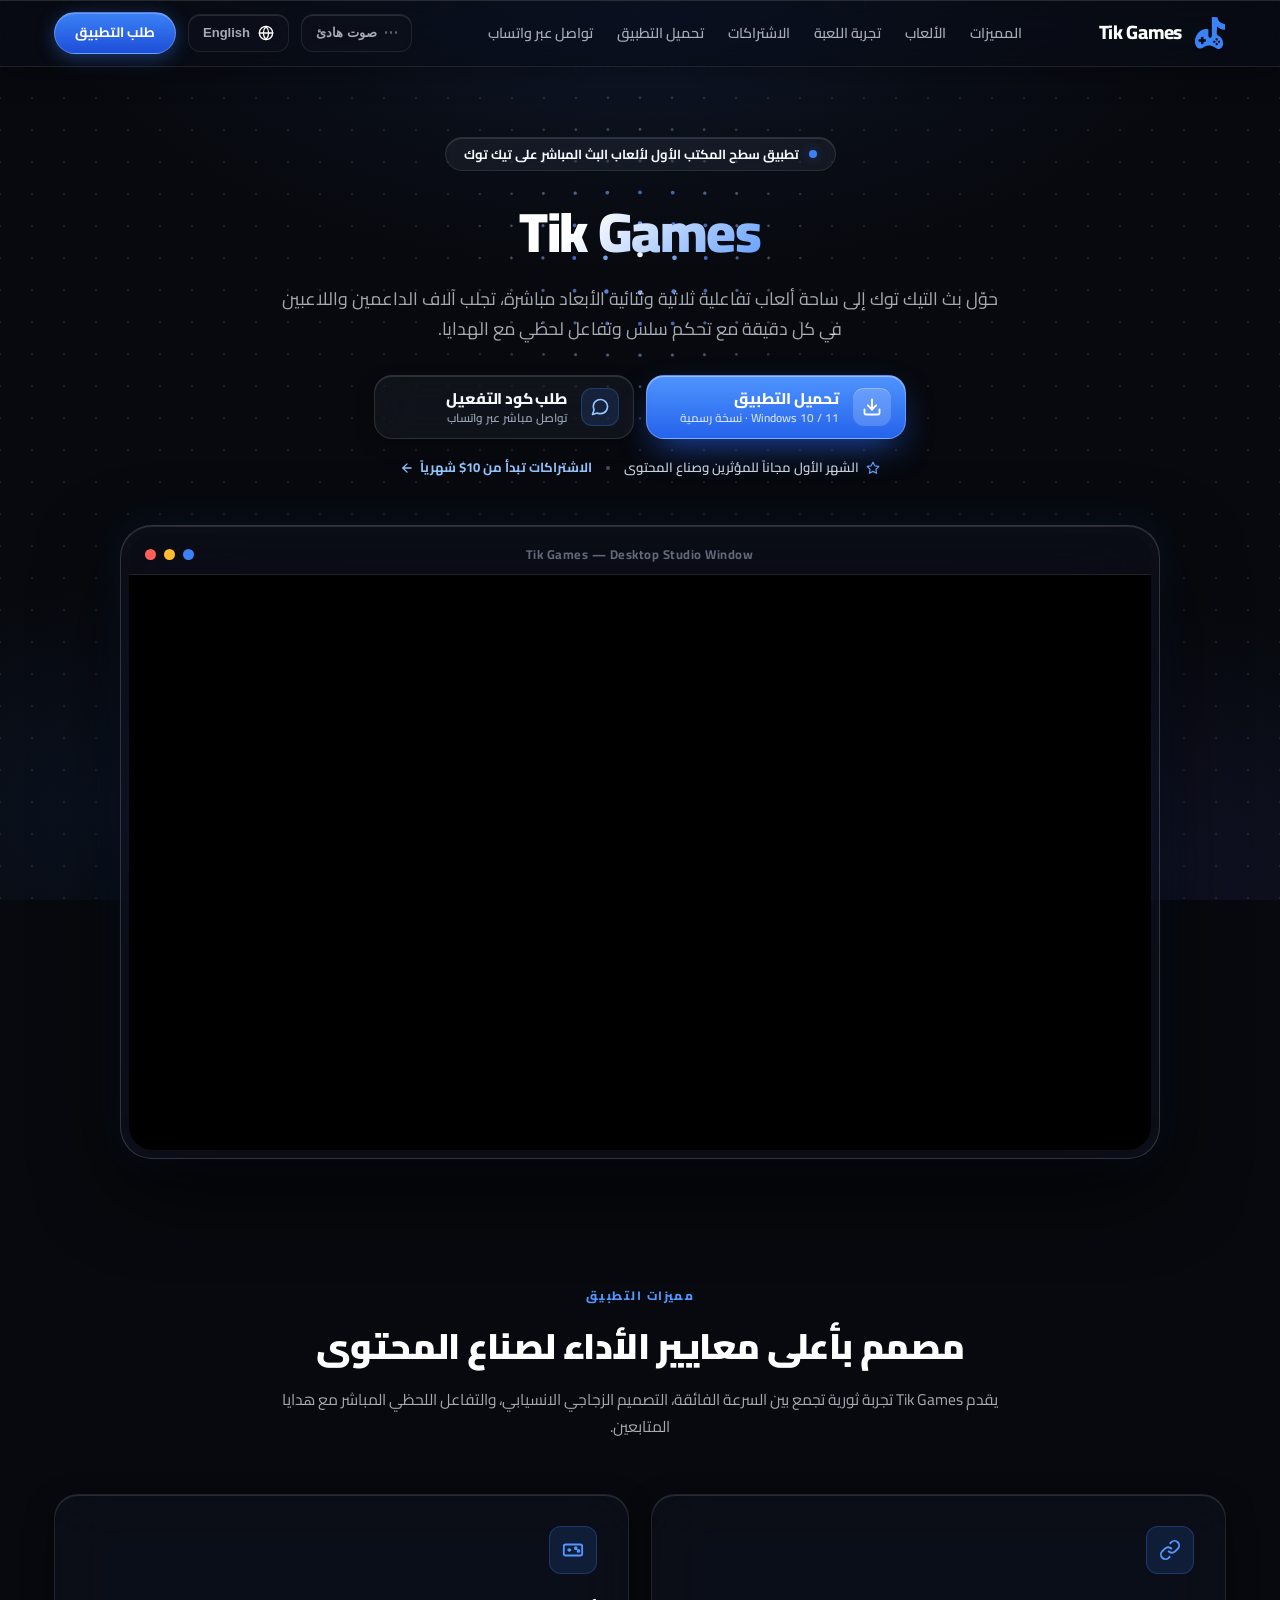
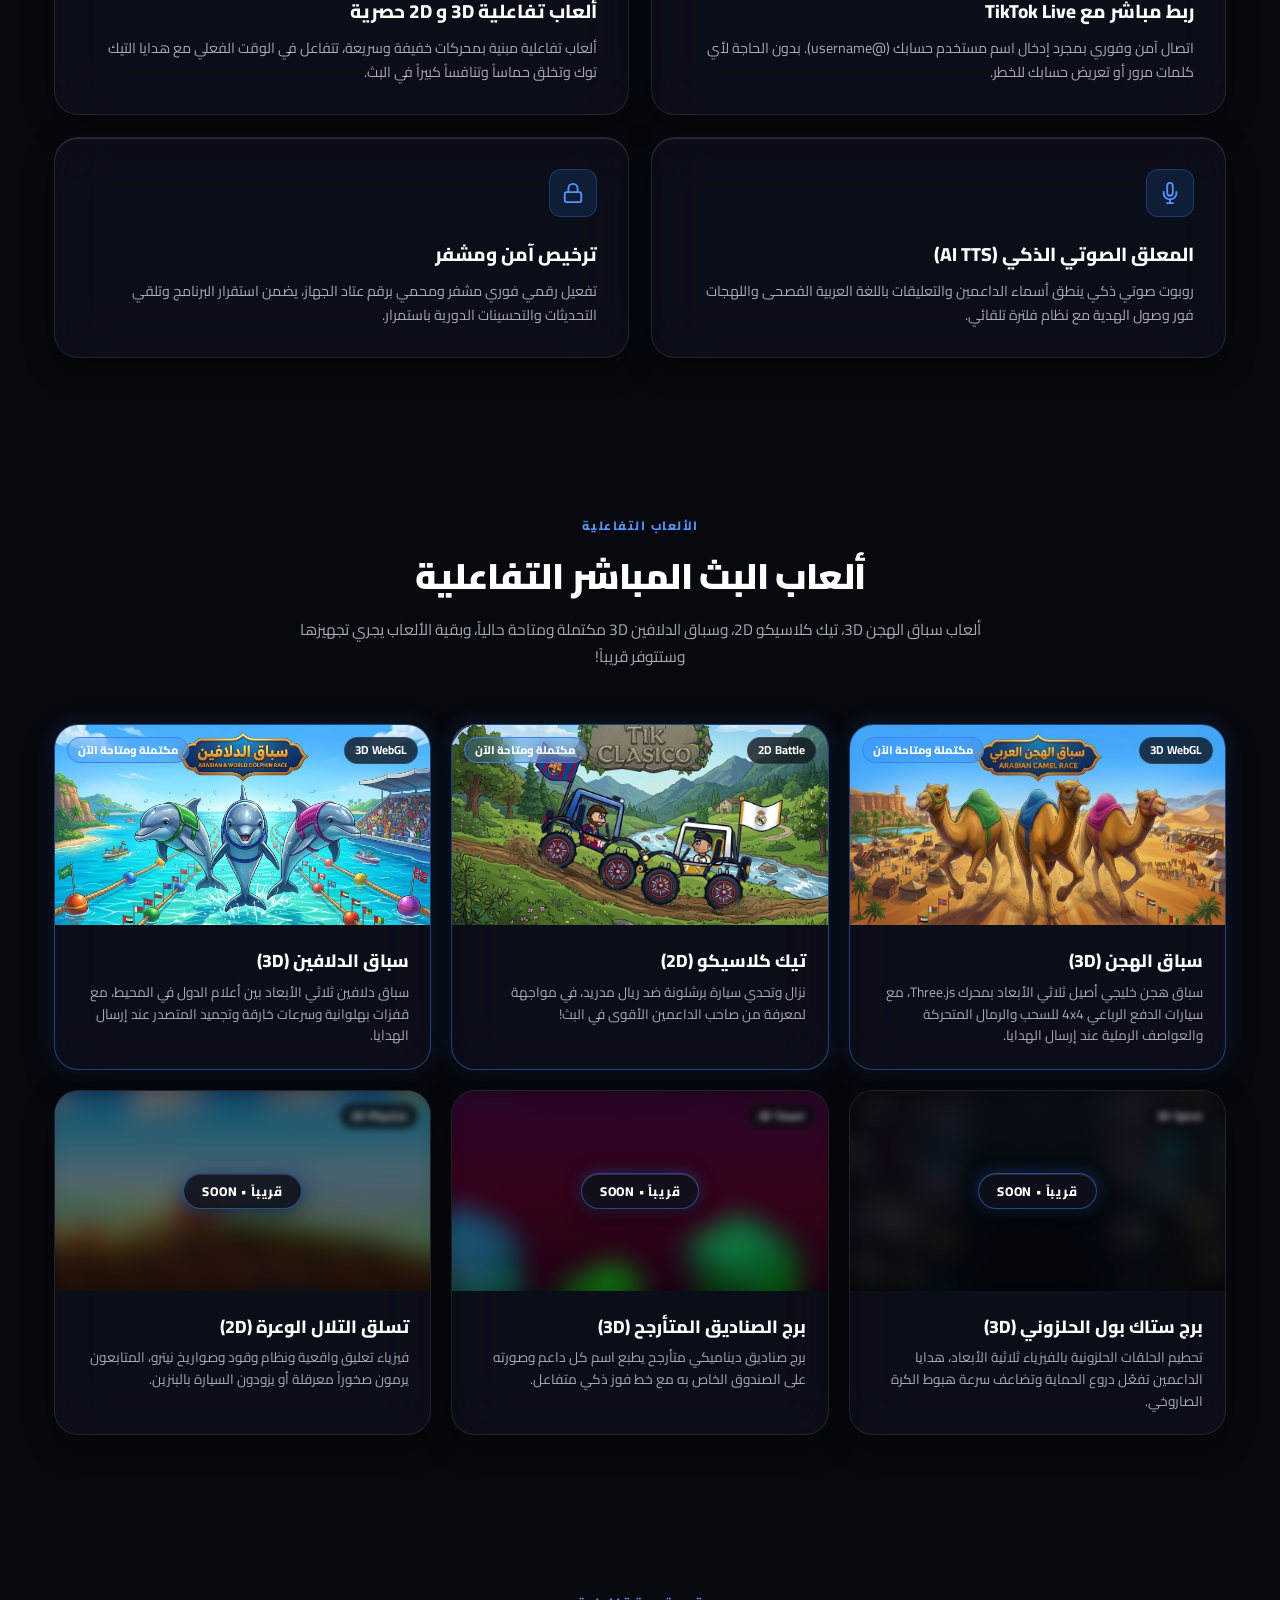
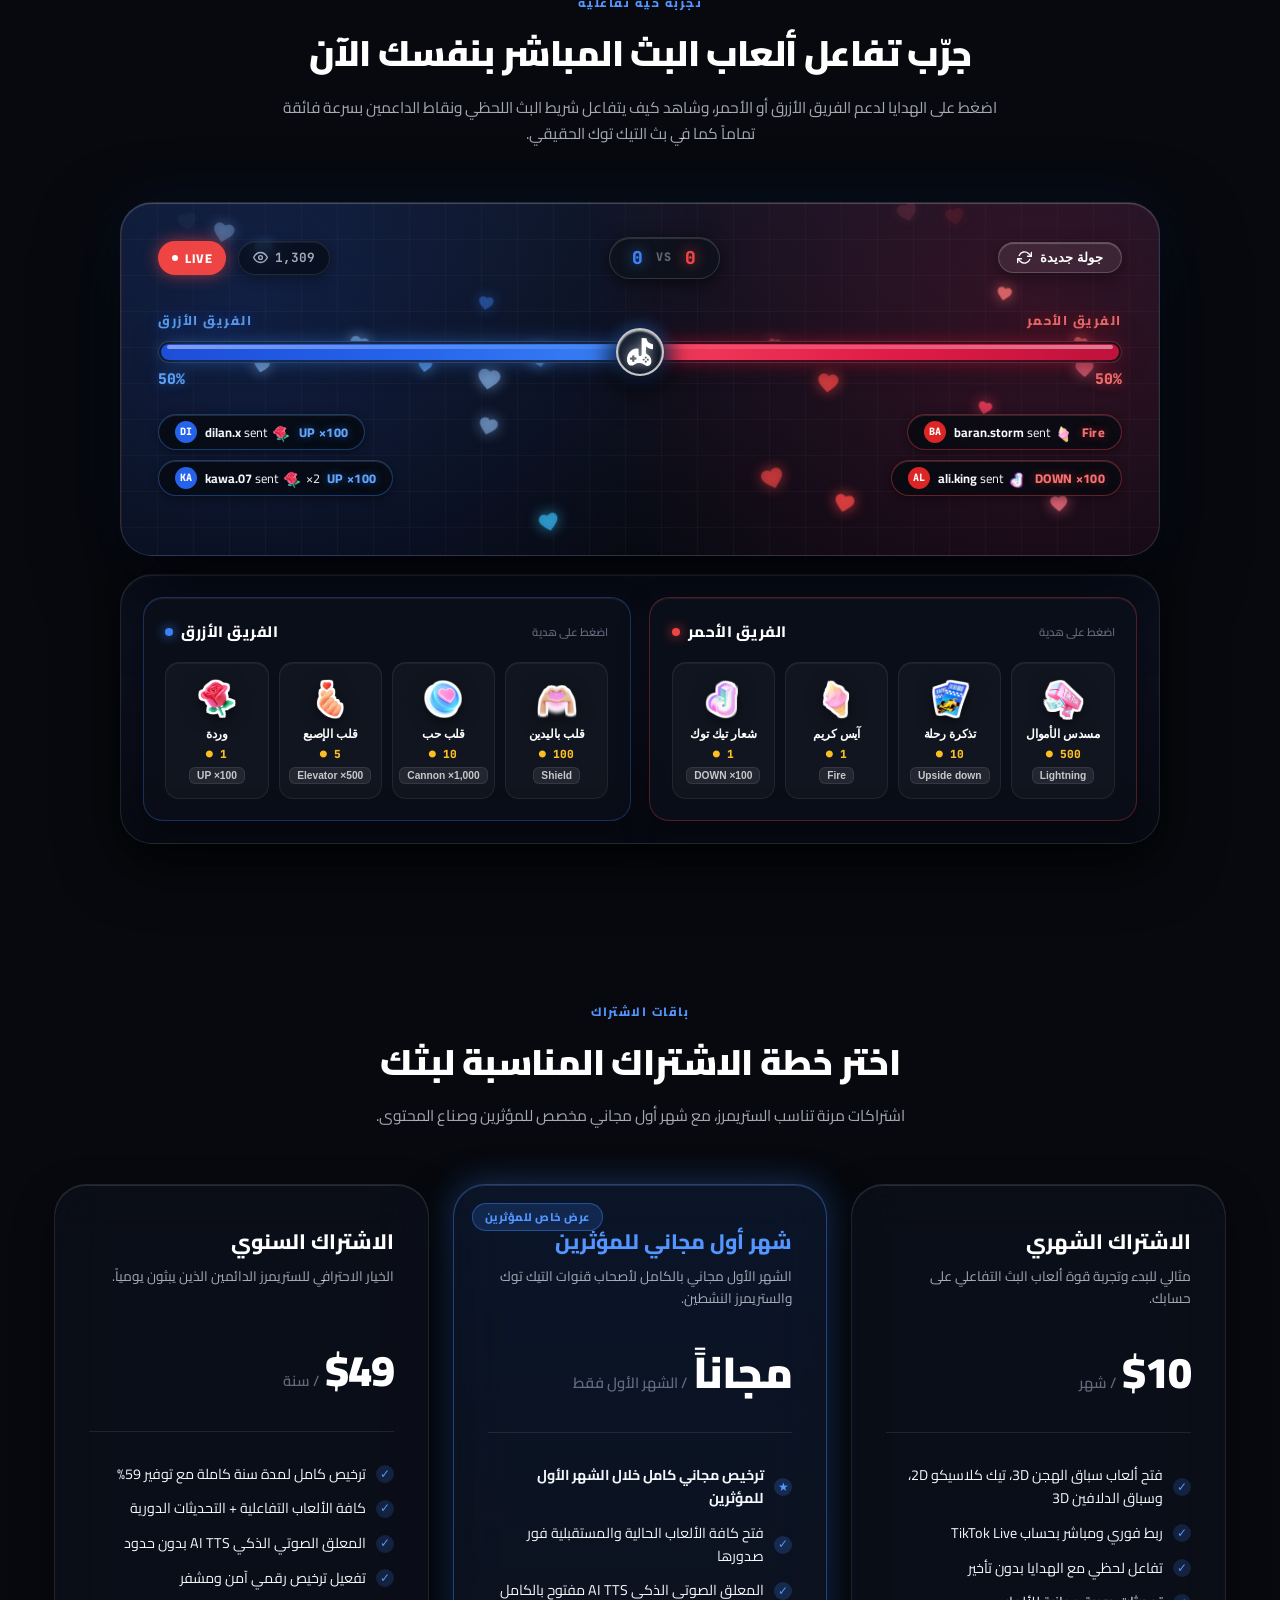
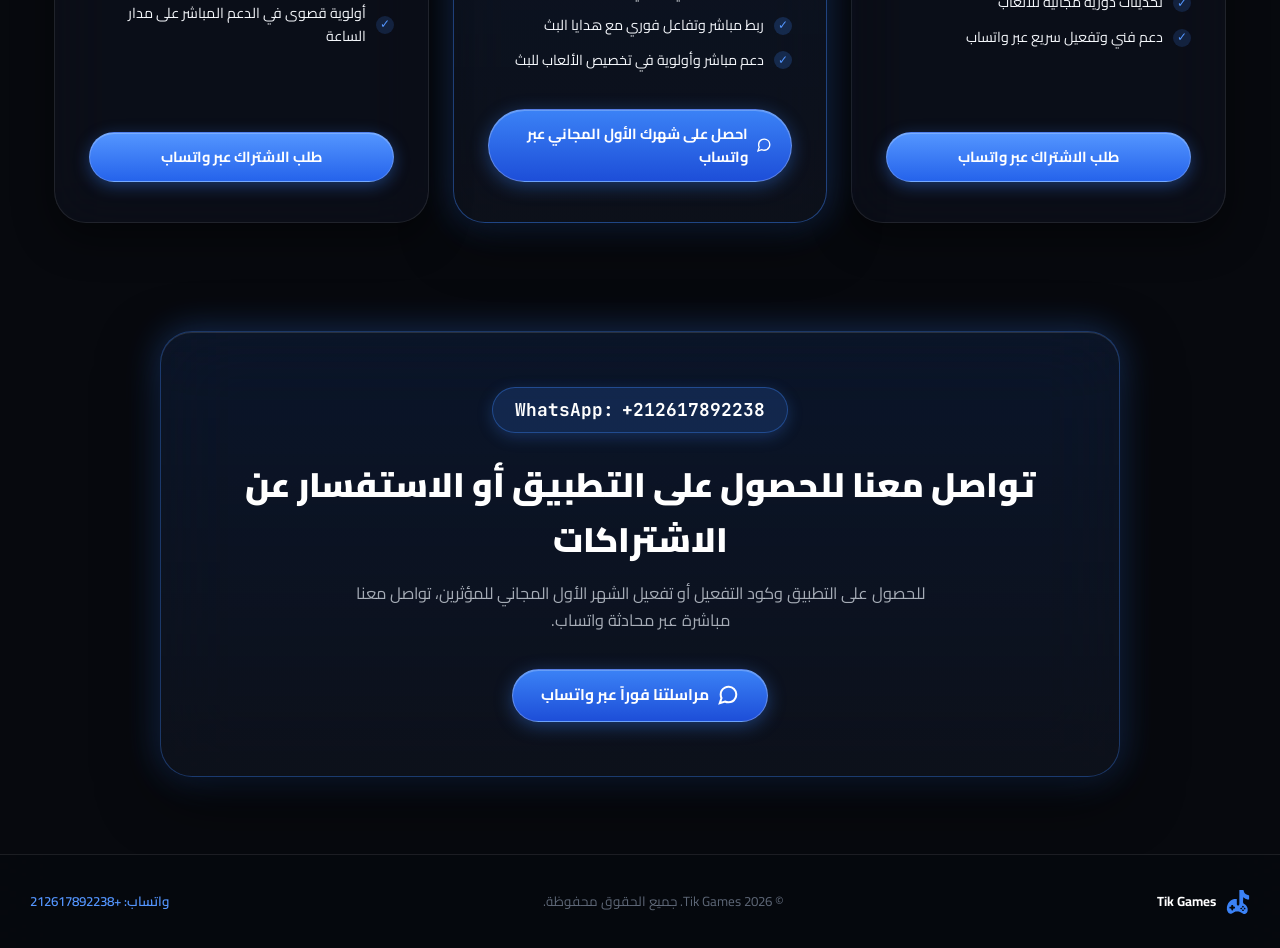
==== commit 0c324919: "uodate site" ====
--- a/index.html
+++ b/index.html
@@ -185,6 +185,7 @@
           <li><a href="#games" class="nav-link" data-i18n="nav_games">الألعاب</a></li>
           <li><a href="#live-demo" class="nav-link" data-i18n="nav_demo">تجربة اللعبة</a></li>
           <li><a href="#pricing" class="nav-link" data-i18n="nav_pricing">الاشتراكات</a></li>
+          <li><a href="download.html" class="nav-link" data-i18n="nav_download">تحميل التطبيق</a></li>
           <li><a href="#contact" class="nav-link" data-i18n="nav_contact">تواصل عبر واتساب</a></li>
         </ul>
       </nav>
@@ -236,42 +237,51 @@
       حوّل بث التيك توك إلى ساحة ألعاب تفاعلية ثلاثية وثنائية الأبعاد مباشرة، تجلب آلاف الداعمين واللاعبين في كل دقيقة مع تحكم سلس وتفاعل لحظي مع الهدايا.
     </p>
 
-    <!-- Luxury Dual-Action Hero CTAs -->
-    <div class="hero-buttons-cluster">
-      <a href="https://wa.me/212617892238?text=%D9%85%D8%B1%D8%AD%D8%A8%D8%A7%D8%8C%20%D8%A7%D8%B1%D9%8A%D8%AF%20%D8%B7%D9%84%D8%A8%20%D8%AA%D8%B7%D8%A8%D9%8A%D9%82%20Tik%20Games" data-wa-key="wa_beta" target="_blank" class="btn-hero-primary">
-        <svg width="18" height="18" viewBox="0 0 24 24" fill="none" stroke="currentColor" stroke-width="2" stroke-linecap="round" stroke-linejoin="round">
-          <path d="M21 11.5a8.38 8.38 0 0 1-.9 3.8 8.5 8.5 0 0 1-7.6 4.7 8.38 8.38 0 0 1-3.8-.9L3 21l1.9-5.7a8.38 8.38 0 0 1-.9-3.8 8.5 8.5 0 0 1 4.7-7.6 8.38 8.38 0 0 1 3.8-.9h.5a8.48 8.48 0 0 1 8 8v.5z"/>
-        </svg>
-        <span data-i18n="hero_btn_beta">طلب التطبيق عبر واتساب</span>
-      </a>
-
-      <a href="#pricing" class="btn-hero-secondary">
-        <svg width="18" height="18" viewBox="0 0 24 24" fill="none" stroke="currentColor" stroke-width="2" stroke-linecap="round" stroke-linejoin="round">
-          <polygon points="12 2 2 7 12 12 22 7 12 2"/>
-          <polyline points="2 17 12 22 22 17"/>
-          <polyline points="2 12 12 17 22 12"/>
-        </svg>
-        <span data-i18n="hero_btn_pricing">عرض الاشتراكات</span>
-      </a>
-    </div>
-
-    <!-- Single Unified Spec Dock Beneath CTAs -->
-    <div class="hero-meta-strip">
-      <div class="hero-meta-download" aria-disabled="true" data-i18n-title="hero_soon_title" title="رابط التحميل سيكون متاحاً قريباً">
-        <svg width="14" height="14" viewBox="0 0 24 24" fill="none" stroke="currentColor" stroke-width="2" stroke-linecap="round" stroke-linejoin="round">
-          <path d="M21 15v4a2 2 0 0 1-2 2H5a2 2 0 0 1-2-2v-4"/>
-          <polyline points="7 10 12 15 17 10"/>
-          <line x1="12" y1="15" x2="12" y2="3"/>
-        </svg>
-        <span data-i18n="hero_btn_download">تحميل التطبيق</span>
-        <span class="hero-meta-soon" data-i18n="hero_soon_badge">قريباً</span>
-      </div>
-      <span class="hero-meta-sep" aria-hidden="true"></span>
-      <div class="hero-meta-free">
-        <svg width="14" height="14" viewBox="0 0 24 24" fill="none" stroke="currentColor" stroke-width="2" stroke-linecap="round" stroke-linejoin="round">
-          <polygon points="12 2 15.09 8.26 22 9.27 17 14.14 18.18 21.02 12 17.77 5.82 21.02 7 14.14 2 9.27 8.91 8.26 12 2"/>
-        </svg>
-        <span data-i18n="hero_free">الشهر الأول مجاناً للمؤثرين وصناع المحتوى</span>
+    <!-- Hero Action Panel: 1 primary + 1 secondary + quiet info row -->
+    <div class="hero-cta-panel">
+      <div class="hero-cta-row">
+        <a href="download.html" class="hero-cta hero-cta--primary">
+          <span class="hero-cta-icon">
+            <svg width="20" height="20" viewBox="0 0 24 24" fill="none" stroke="currentColor" stroke-width="2.2" stroke-linecap="round" stroke-linejoin="round">
+              <path d="M21 15v4a2 2 0 0 1-2 2H5a2 2 0 0 1-2-2v-4"/>
+              <polyline points="7 10 12 15 17 10"/>
+              <line x1="12" y1="15" x2="12" y2="3"/>
+            </svg>
+          </span>
+          <span class="hero-cta-text">
+            <span class="hero-cta-title" data-i18n="hero_btn_download">تحميل التطبيق</span>
+            <span class="hero-cta-sub" data-i18n="hero_platform_note">Windows 10 / 11 · نسخة رسمية</span>
+          </span>
+        </a>
+
+        <a href="https://wa.me/212617892238?text=%D9%85%D8%B1%D8%AD%D8%A8%D8%A7%D8%8C%20%D8%A7%D8%B1%D9%8A%D8%AF%20%D8%B7%D9%84%D8%A8%20%D8%AA%D8%B7%D8%A8%D9%8A%D9%82%20Tik%20Games" data-wa-key="wa_beta" target="_blank" rel="noopener" class="hero-cta hero-cta--ghost">
+          <span class="hero-cta-icon">
+            <svg width="20" height="20" viewBox="0 0 24 24" fill="none" stroke="currentColor" stroke-width="2" stroke-linecap="round" stroke-linejoin="round">
+              <path d="M21 11.5a8.38 8.38 0 0 1-.9 3.8 8.5 8.5 0 0 1-7.6 4.7 8.38 8.38 0 0 1-3.8-.9L3 21l1.9-5.7a8.38 8.38 0 0 1-.9-3.8 8.5 8.5 0 0 1 4.7-7.6 8.38 8.38 0 0 1 3.8-.9h.5a8.48 8.48 0 0 1 8 8v.5z"/>
+            </svg>
+          </span>
+          <span class="hero-cta-text">
+            <span class="hero-cta-title" data-i18n="hero_btn_activate">طلب كود التفعيل</span>
+            <span class="hero-cta-sub" data-i18n="hero_btn_activate_sub">تواصل مباشر عبر واتساب</span>
+          </span>
+        </a>
+      </div>
+
+      <div class="hero-info-row">
+        <span class="hero-info-item">
+          <svg width="14" height="14" viewBox="0 0 24 24" fill="none" stroke="currentColor" stroke-width="2" stroke-linecap="round" stroke-linejoin="round">
+            <polygon points="12 2 15.09 8.26 22 9.27 17 14.14 18.18 21.02 12 17.77 5.82 21.02 7 14.14 2 9.27 8.91 8.26 12 2"/>
+          </svg>
+          <span data-i18n="hero_free">الشهر الأول مجاناً للمؤثرين وصناع المحتوى</span>
+        </span>
+        <span class="hero-info-dot" aria-hidden="true"></span>
+        <a href="#pricing" class="hero-info-link">
+          <span data-i18n="hero_pricing_link">الاشتراكات تبدأ من 10$ شهرياً</span>
+          <svg class="hero-info-arrow" width="14" height="14" viewBox="0 0 24 24" fill="none" stroke="currentColor" stroke-width="2.2" stroke-linecap="round" stroke-linejoin="round">
+            <line x1="5" y1="12" x2="19" y2="12"/>
+            <polyline points="12 5 19 12 12 19"/>
+          </svg>
+        </a>
       </div>
     </div>
 
--- a/styles.css
+++ b/styles.css
@@ -930,18 +930,35 @@
   font-size: 0.85rem;
 }
 
-.hero-meta-download {
+.hero-meta-windows {
   display: inline-flex;
   align-items: center;
   gap: 7px;
   color: #cbd5e1;
   font-weight: 600;
-  cursor: not-allowed;
-  user-select: none;
+}
+
+.hero-meta-windows svg {
+  color: #60a5fa;
+  flex-shrink: 0;
+}
+
+.hero-meta-download {
+  display: inline-flex;
+  align-items: center;
+  gap: 7px;
+  color: #cbd5e1;
+  font-weight: 600;
+  cursor: pointer;
+  text-decoration: none;
+}
+
+.hero-meta-download:hover {
+  color: #ffffff;
 }
 
 .hero-meta-download svg {
-  color: #64748b;
+  color: #60a5fa;
   flex-shrink: 0;
 }
 
@@ -1004,6 +1021,184 @@
 .btn-hero-large {
   padding: 13px 28px;
   font-size: 1rem;
+}
+
+/* ==========================================================================
+   HERO ACTION PANEL — 1 primary + 1 ghost CTA, quiet info row beneath
+   ========================================================================== */
+.hero-cta-panel {
+  display: flex;
+  flex-direction: column;
+  align-items: center;
+  gap: 18px;
+  margin: 0 auto 3rem;
+}
+
+.hero-cta-row {
+  display: grid;
+  grid-template-columns: repeat(2, minmax(0, 260px));
+  gap: 12px;
+  justify-content: center;
+}
+
+.hero-cta {
+  position: relative;
+  overflow: hidden;
+  display: flex;
+  align-items: center;
+  gap: 14px;
+  height: 64px;
+  padding: 0 22px 0 14px;
+  border-radius: 18px;
+  text-decoration: none;
+  text-align: start;
+  transition: transform 0.25s var(--ease-apple), box-shadow 0.25s var(--ease-apple),
+              background 0.25s ease, border-color 0.25s ease;
+}
+
+[dir="rtl"] .hero-cta { padding: 0 14px 0 22px; }
+
+.hero-cta-icon {
+  flex-shrink: 0;
+  width: 38px;
+  height: 38px;
+  border-radius: 11px;
+  display: flex;
+  align-items: center;
+  justify-content: center;
+}
+
+.hero-cta-text {
+  display: flex;
+  flex-direction: column;
+  gap: 3px;
+  min-width: 0;
+}
+
+.hero-cta-title {
+  font-size: 1rem;
+  font-weight: 800;
+  letter-spacing: -0.01em;
+  line-height: 1.15;
+  white-space: nowrap;
+}
+
+.hero-cta-sub {
+  font-size: 0.76rem;
+  font-weight: 600;
+  line-height: 1.2;
+  white-space: nowrap;
+  opacity: 0.78;
+}
+
+/* Primary — solid royal blue */
+.hero-cta--primary {
+  background: linear-gradient(180deg, #4f94ff 0%, #2563eb 100%);
+  color: #fff;
+  border: 1px solid rgba(255, 255, 255, 0.26);
+  box-shadow:
+    0 14px 34px -10px rgba(37, 99, 235, 0.75),
+    0 2px 8px rgba(0, 0, 0, 0.35),
+    inset 0 1px 0 rgba(255, 255, 255, 0.38);
+}
+.hero-cta--primary .hero-cta-icon {
+  background: rgba(255, 255, 255, 0.18);
+  box-shadow: inset 0 1px 0 rgba(255, 255, 255, 0.3);
+}
+.hero-cta--primary::after {
+  content: '';
+  position: absolute;
+  top: 0;
+  left: -120%;
+  width: 55%;
+  height: 100%;
+  background: linear-gradient(90deg, transparent, rgba(255, 255, 255, 0.22), transparent);
+  transform: skewX(-22deg);
+  transition: left 0.6s var(--ease-apple);
+  pointer-events: none;
+}
+.hero-cta--primary:hover {
+  transform: translateY(-2px);
+  box-shadow:
+    0 20px 42px -10px rgba(59, 130, 246, 0.85),
+    0 4px 12px rgba(0, 0, 0, 0.4),
+    inset 0 1px 0 rgba(255, 255, 255, 0.48);
+}
+.hero-cta--primary:hover::after { left: 140%; }
+
+/* Ghost — frosted glass, neutral */
+.hero-cta--ghost {
+  background: rgba(255, 255, 255, 0.045);
+  backdrop-filter: blur(20px) saturate(160%);
+  -webkit-backdrop-filter: blur(20px) saturate(160%);
+  color: #f8fafc;
+  border: 1px solid rgba(255, 255, 255, 0.12);
+  box-shadow: 0 6px 18px rgba(0, 0, 0, 0.25), inset 0 1px 0 rgba(255, 255, 255, 0.12);
+}
+.hero-cta--ghost .hero-cta-icon {
+  background: rgba(59, 130, 246, 0.14);
+  color: #93c5fd;
+  border: 1px solid rgba(59, 130, 246, 0.28);
+}
+.hero-cta--ghost .hero-cta-sub { color: #94a3b8; opacity: 1; }
+.hero-cta--ghost:hover {
+  transform: translateY(-2px);
+  background: rgba(255, 255, 255, 0.08);
+  border-color: rgba(255, 255, 255, 0.22);
+}
+
+.hero-cta:focus-visible {
+  outline: 2px solid #93c5fd;
+  outline-offset: 3px;
+}
+
+/* Quiet info row */
+.hero-info-row {
+  display: flex;
+  align-items: center;
+  justify-content: center;
+  flex-wrap: wrap;
+  gap: 8px 14px;
+  font-size: 0.85rem;
+  color: #94a3b8;
+}
+
+.hero-info-item {
+  display: inline-flex;
+  align-items: center;
+  gap: 7px;
+  font-weight: 600;
+  color: #cbd5e1;
+}
+.hero-info-item svg { color: #60a5fa; flex-shrink: 0; }
+
+.hero-info-dot {
+  width: 4px;
+  height: 4px;
+  border-radius: 50%;
+  background: rgba(148, 163, 184, 0.45);
+}
+
+.hero-info-link {
+  display: inline-flex;
+  align-items: center;
+  gap: 6px;
+  font-weight: 700;
+  color: #93c5fd;
+  text-decoration: none;
+  transition: color 0.2s ease;
+}
+.hero-info-link:hover { color: #ffffff; }
+.hero-info-arrow { transition: transform 0.25s var(--ease-apple); }
+[dir="rtl"] .hero-info-arrow { transform: scaleX(-1); }
+.hero-info-link:hover .hero-info-arrow { transform: translateX(3px); }
+[dir="rtl"] .hero-info-link:hover .hero-info-arrow { transform: scaleX(-1) translateX(3px); }
+
+@media (max-width: 640px) {
+  .hero-cta-panel { width: 100%; margin-bottom: 2.2rem; }
+  .hero-cta-row { grid-template-columns: 1fr; width: 100%; }
+  .hero-info-row { flex-direction: column; gap: 6px; }
+  .hero-info-dot { display: none; }
 }
 
 /* Apple Showcase Frame (Glass & Blur) */
